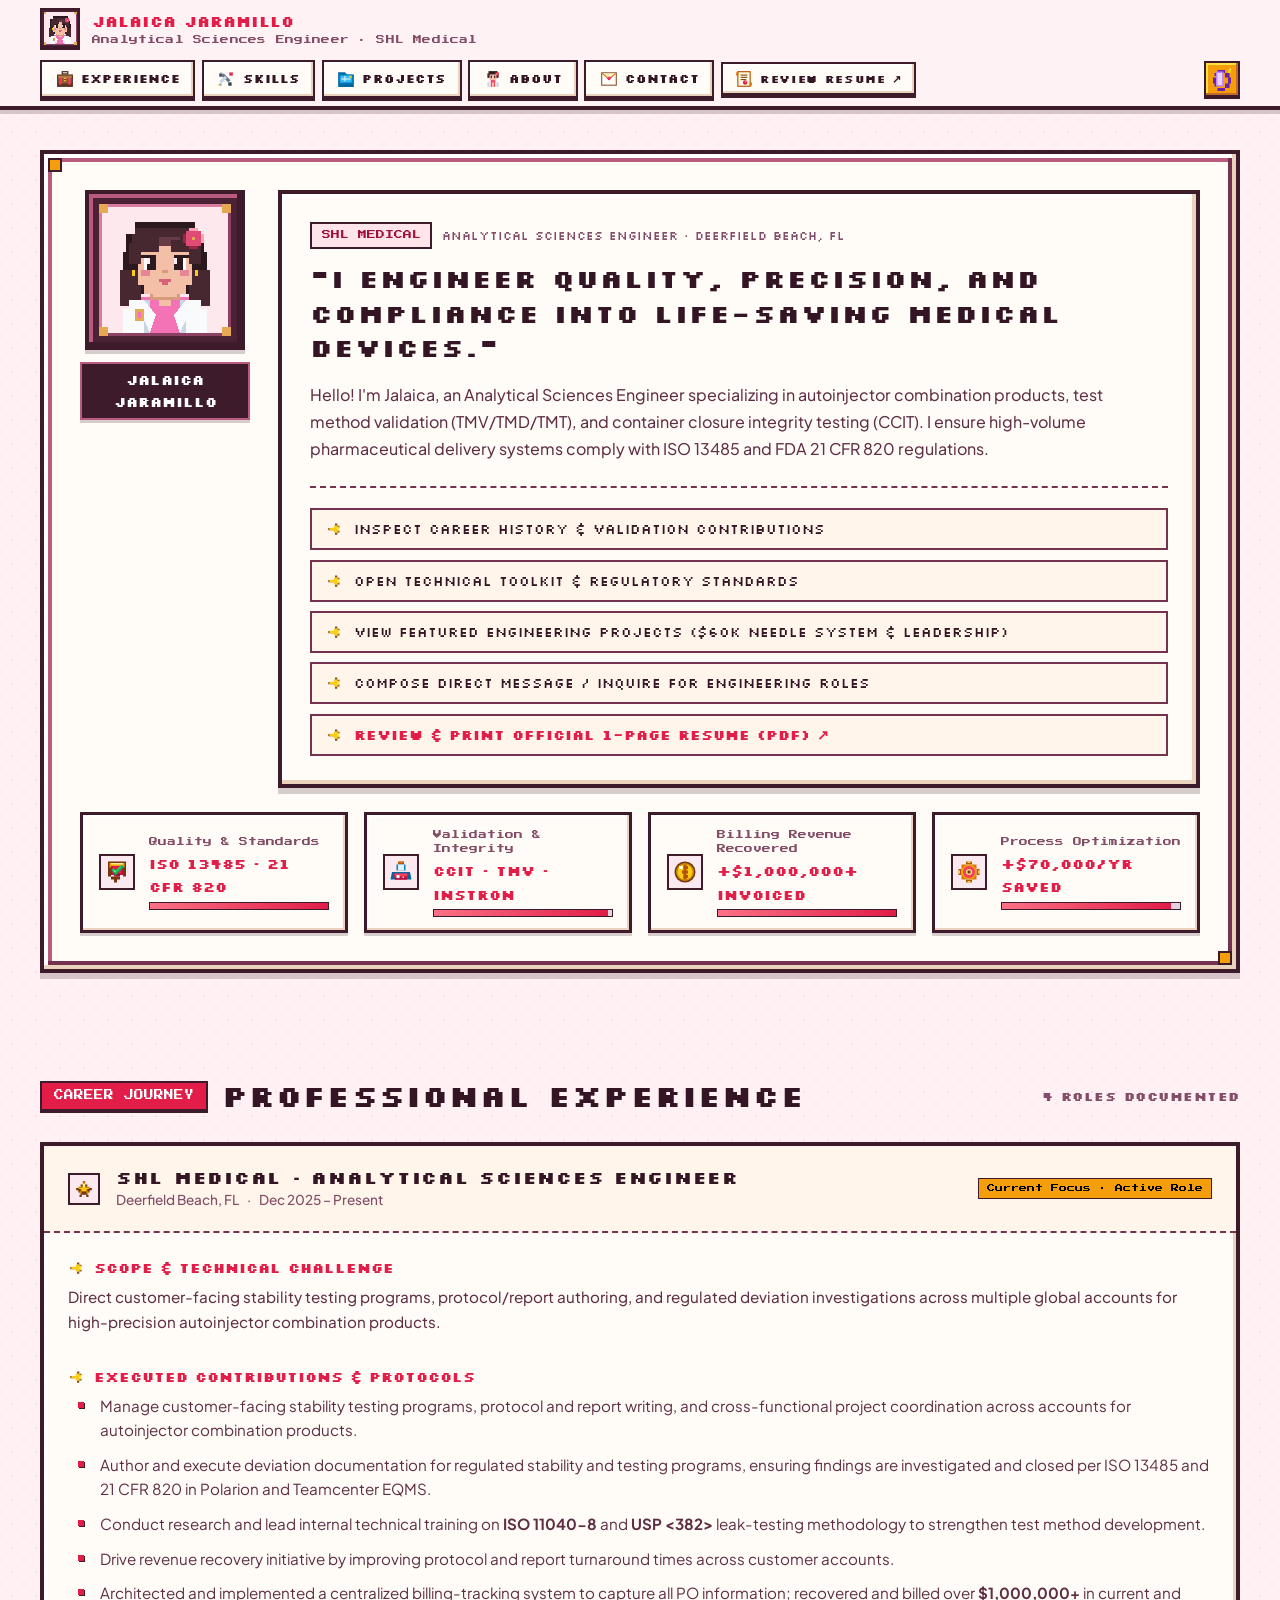
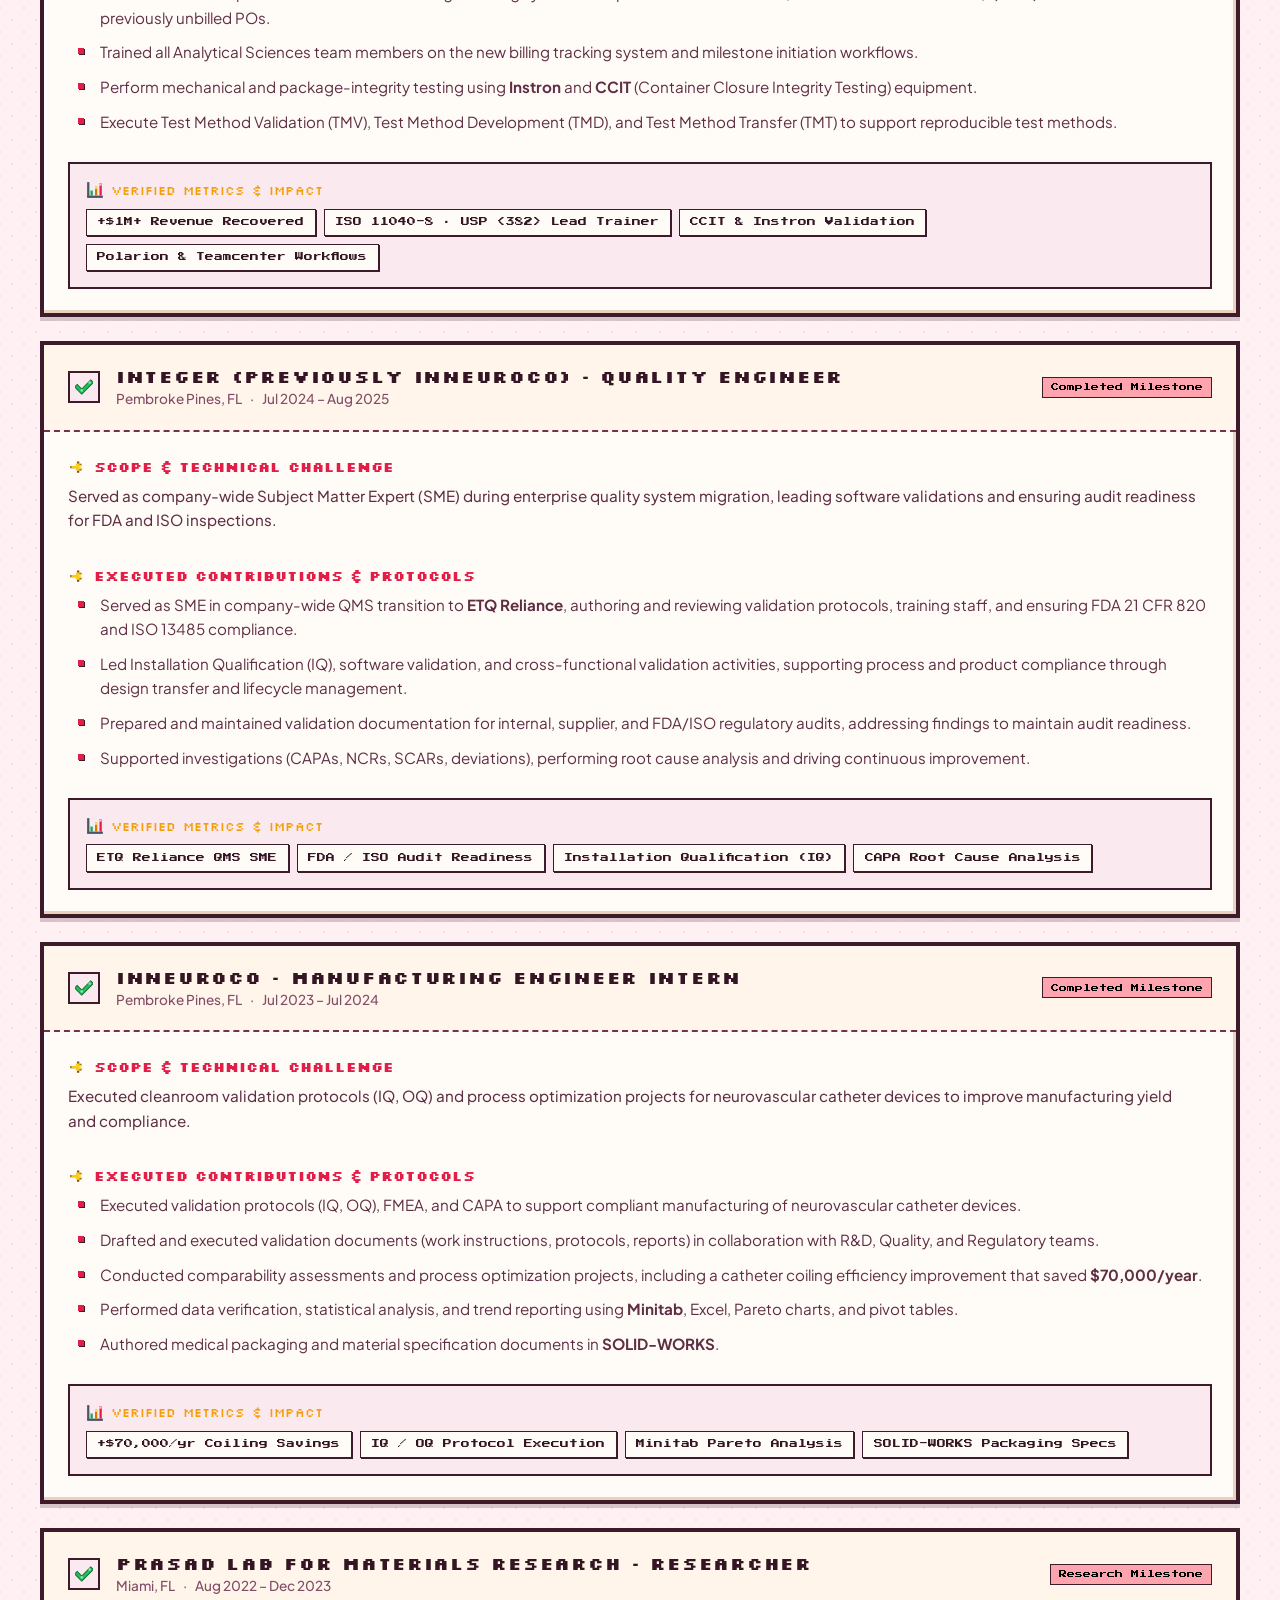
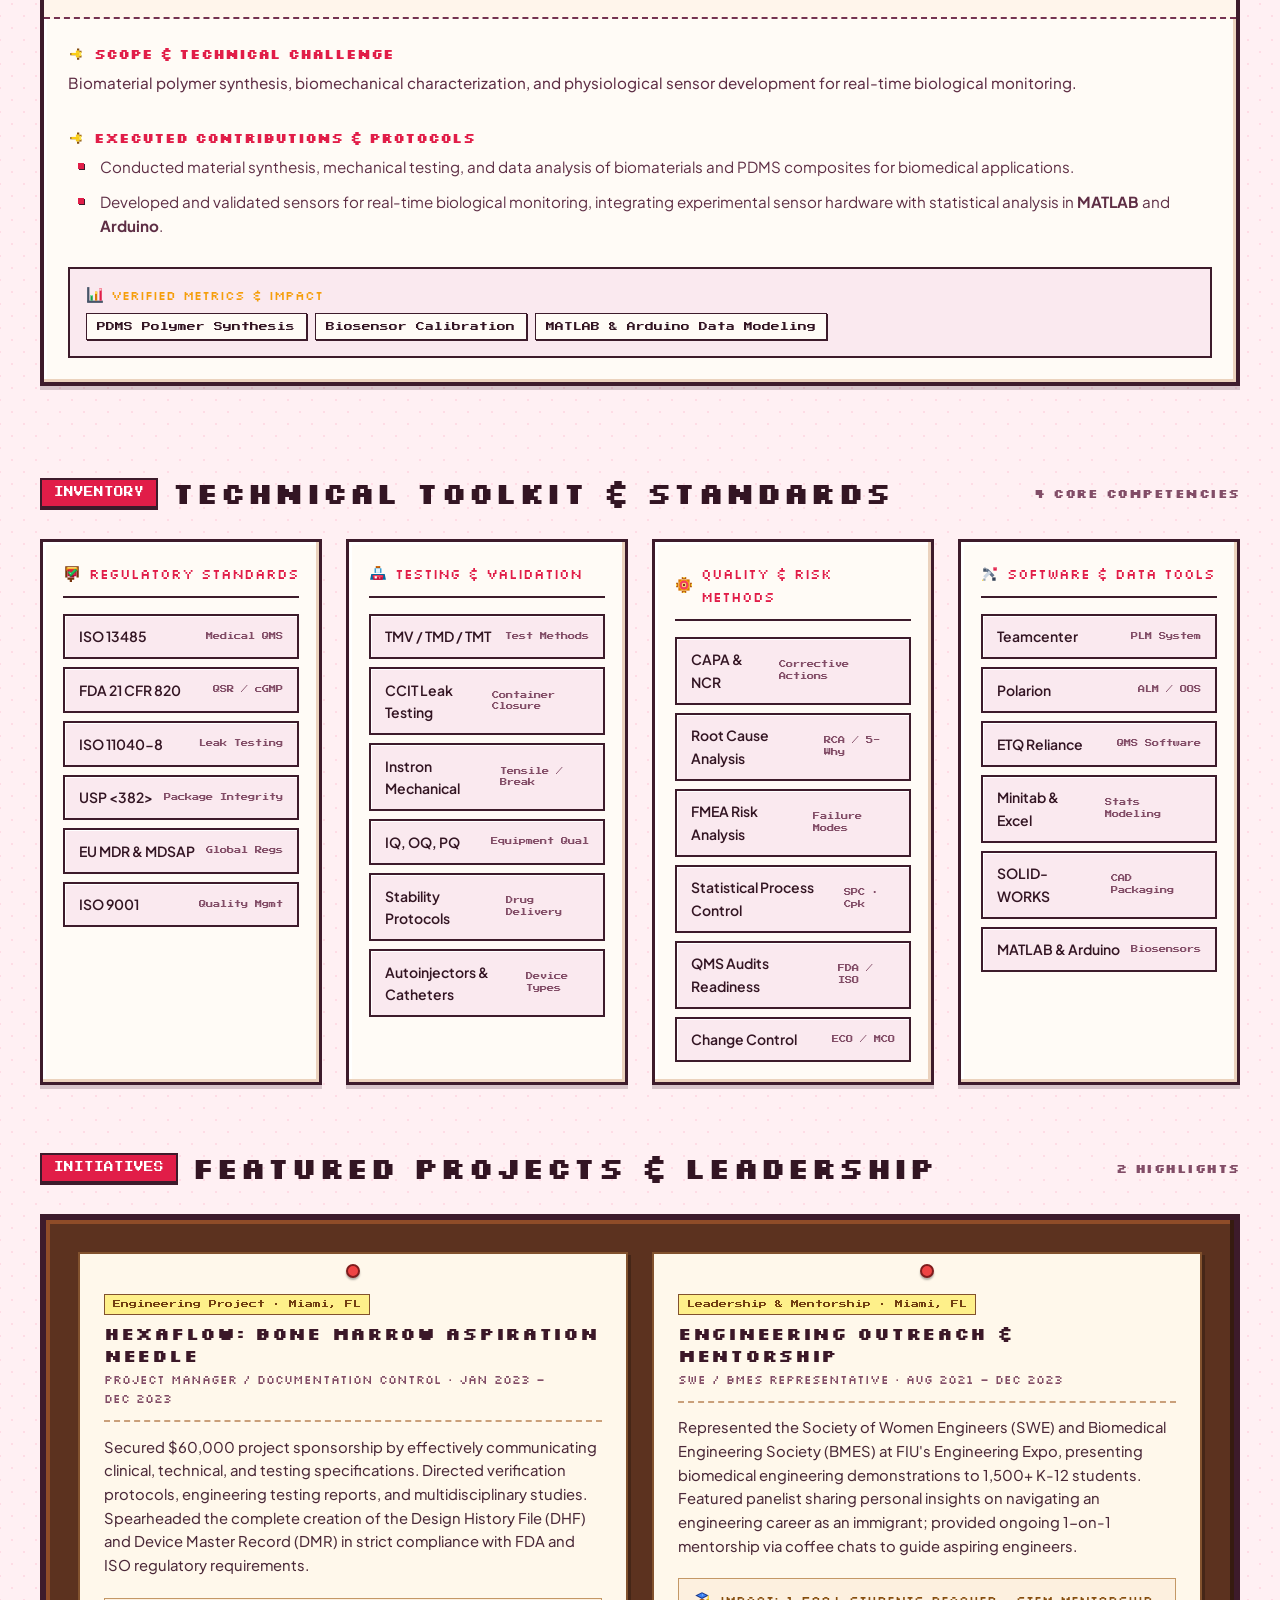
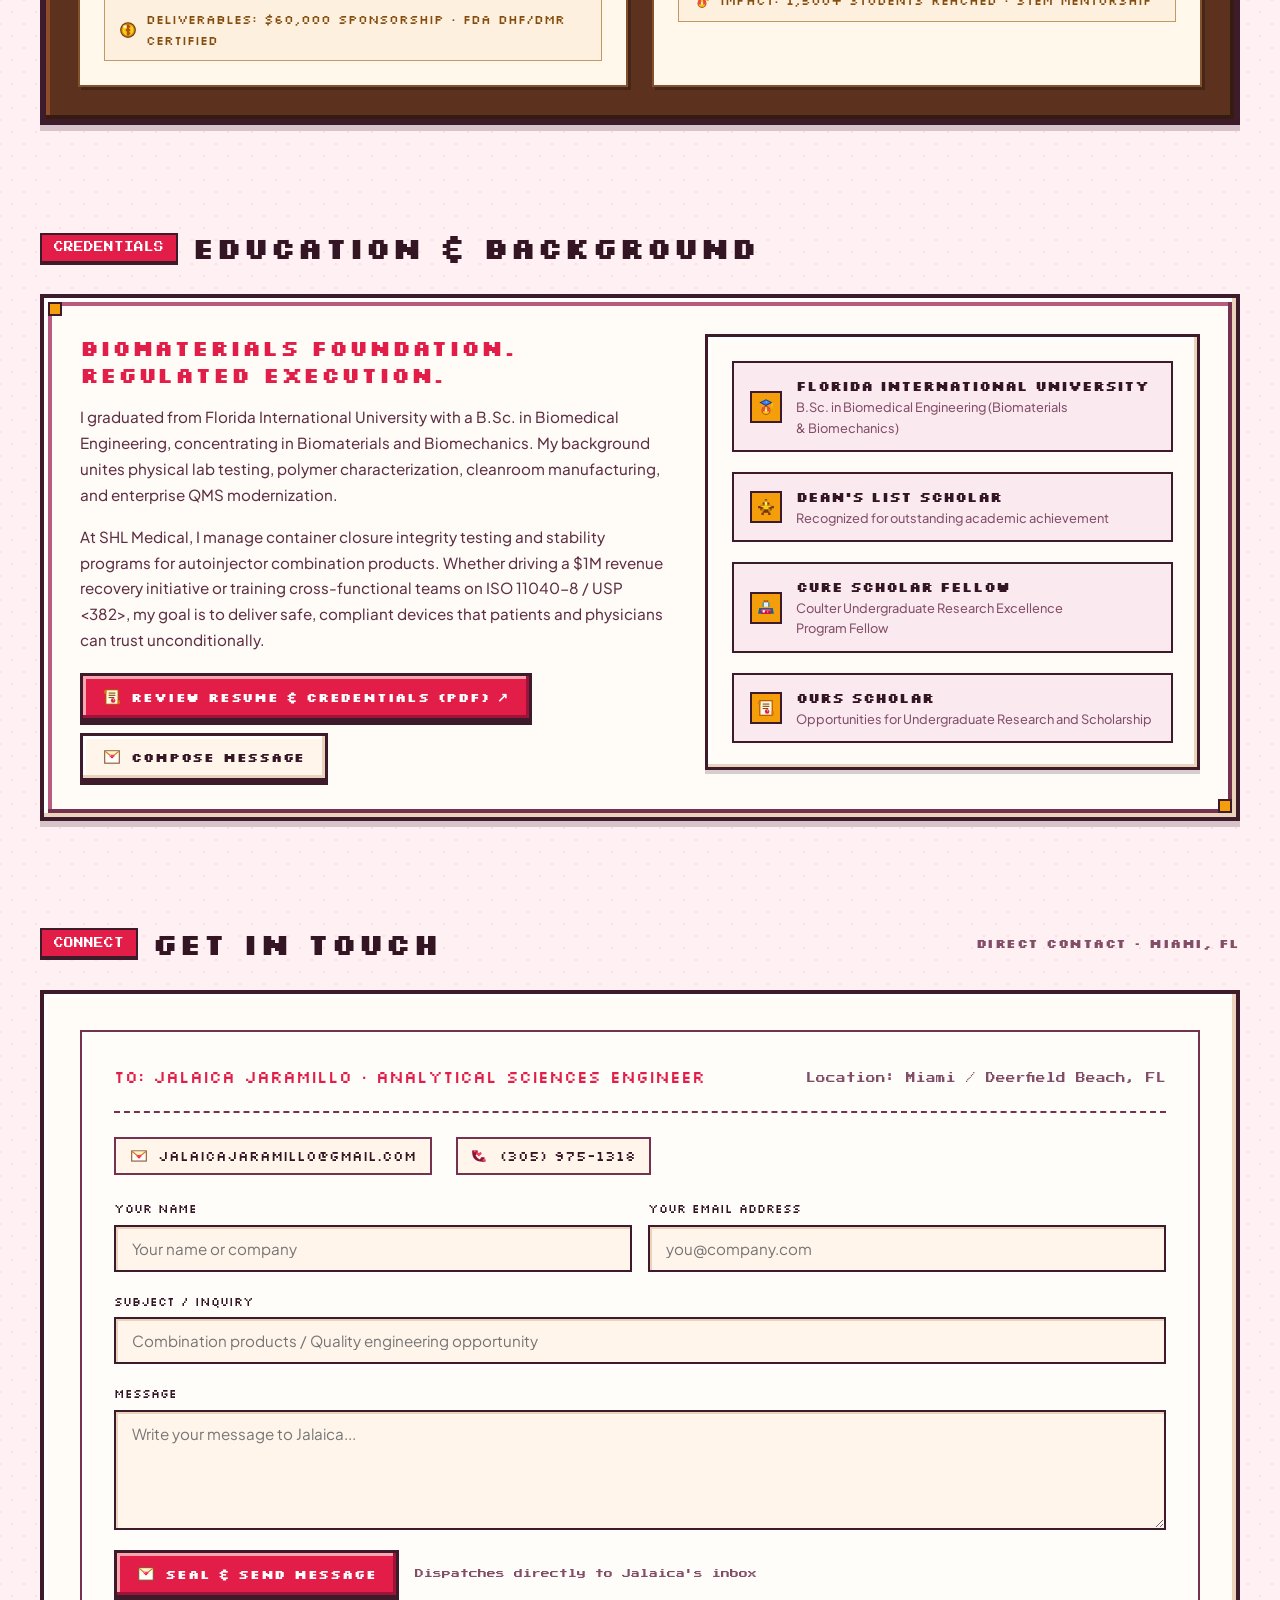
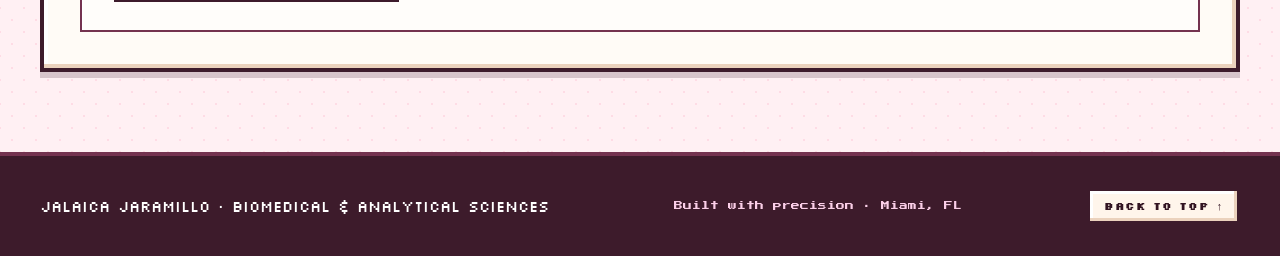
==== index.html @ 707b3b57 "Fix icon centering using SVG symbols, fix day/night theme toggle with dual SVG state, and restore cr" ====
<!DOCTYPE html>
<html lang="en" data-theme="light">
<head>
    <meta charset="UTF-8">
    <meta name="viewport" content="width=device-width, initial-scale=1.0, viewport-fit=cover">
    <meta name="color-scheme" content="light dark">
    <meta name="theme-color" content="#fff0f3">
    <title>Jalaica Jaramillo | Biomedical &amp; Analytical Sciences Engineer</title>
    <meta name="description" content="Jalaica Jaramillo — Analytical Sciences Engineer at SHL Medical. Autoinjector combination products, test method validation (TMV), CCIT, ISO 13485, and FDA 21 CFR 820.">
    <link rel="icon" href="assets/img/favicon.svg" type="image/svg+xml">
    <link rel="stylesheet" href="assets/css/styles.css">
    <script src="assets/js/main.js" defer></script>
</head>
<body>
    <!-- Floating cherry blossom petals -->
    <div class="petals-container" aria-hidden="true" id="petals"></div>

    <!-- Pixel Art Icon Symbol Sprite (Full-Color Stardew Valley Palette) -->
    <svg xmlns="http://www.w3.org/2000/svg" style="display:none;" aria-hidden="true" shape-rendering="crispEdges">
        <defs>
            <!-- 1. Stardew Leather Work Briefcase -->
            <symbol id="px-work" viewBox="0 0 16 16">
                <rect x="5" y="1" width="6" height="3" fill="#452312"/>
                <rect x="6" y="2" width="4" height="1" fill="#fff5eb"/>
                <rect x="1" y="4" width="14" height="11" fill="#452312"/>
                <rect x="2" y="5" width="12" height="9" fill="#8d5b36"/>
                <rect x="2" y="5" width="12" height="2" fill="#b87b47"/>
                <rect x="2" y="12" width="12" height="2" fill="#5c321f"/>
                <rect x="7" y="7" width="2" height="3" fill="#facc15"/>
                <rect x="7" y="8" width="2" height="1" fill="#78350f"/>
                <rect x="3" y="7" width="2" height="6" fill="#f43f5e"/>
                <rect x="11" y="7" width="2" height="6" fill="#f43f5e"/>
            </symbol>

            <!-- 2. Stardew Crafting Toolkit (Wrench & Screwdriver) -->
            <symbol id="px-skills" viewBox="0 0 16 16">
                <rect x="2" y="3" width="3" height="3" fill="#475569"/>
                <rect x="3" y="2" width="1" height="1" fill="#94a3b8"/>
                <path d="M4 5l6 6 2-2-6-6z" fill="#64748b"/>
                <rect x="10" y="11" width="3" height="3" fill="#334155"/>
                <rect x="11" y="2" width="3" height="3" fill="#e11d48"/>
                <rect x="12" y="2" width="1" height="1" fill="#fda4af"/>
                <path d="M9 7l-5 5-2-2 5-5z" fill="#cbd5e1"/>
                <rect x="2" y="12" width="2" height="2" fill="#94a3b8"/>
                <rect x="1" y="13" width="1" height="1" fill="#facc15"/>
            </symbol>

            <!-- 3. Stardew Blueprint / Project Folder -->
            <symbol id="px-project" viewBox="0 0 16 16">
                <path d="M1 2h6l2 2h6v11H1V2z" fill="#0369a1"/>
                <rect x="2" y="4" width="12" height="8" fill="#0284c7"/>
                <rect x="3" y="5" width="10" height="6" fill="#38bdf8"/>
                <line x1="4" y1="8" x2="12" y2="8" stroke="#e0f2fe" stroke-width="1"/>
                <line x1="7" y1="5" x2="7" y2="10" stroke="#e0f2fe" stroke-width="1"/>
                <rect x="11" y="5" width="2" height="2" fill="#facc15"/>
            </symbol>

            <!-- 4. Stardew Character Profile Avatar -->
            <symbol id="px-about" viewBox="0 0 16 16">
                <rect x="4" y="1" width="8" height="3" fill="#2c191d"/>
                <rect x="3" y="3" width="10" height="4" fill="#482830"/>
                <rect x="10" y="2" width="3" height="3" fill="#e11d48"/>
                <rect x="11" y="3" width="1" height="1" fill="#fde047"/>
                <rect x="5" y="4" width="6" height="5" fill="#f3bfa6"/>
                <rect x="6" y="5" width="1" height="2" fill="#2c191d"/>
                <rect x="9" y="5" width="1" height="2" fill="#2c191d"/>
                <rect x="5" y="7" width="1" height="1" fill="#fda4af"/>
                <rect x="10" y="7" width="1" height="1" fill="#fda4af"/>
                <rect x="4" y="9" width="8" height="6" fill="#f8fafc"/>
                <rect x="6" y="9" width="4" height="6" fill="#f43f5e"/>
                <rect x="7" y="11" width="2" height="4" fill="#f3bfa6"/>
                <rect x="3" y="11" width="2" height="4" fill="#cbd5e1"/>
                <rect x="11" y="11" width="2" height="4" fill="#cbd5e1"/>
            </symbol>

            <!-- 5. Stardew Letter Envelope with Wax Heart Seal -->
            <symbol id="px-contact" viewBox="0 0 16 16">
                <rect x="1" y="2" width="14" height="12" fill="#8d5b36"/>
                <rect x="2" y="3" width="12" height="10" fill="#fffdfa"/>
                <path d="M2 3l6 5 6-5z" fill="#fef3c7"/>
                <path d="M2 3l6 5 6-5" stroke="#d97706" stroke-width="1" fill="none"/>
                <rect x="7" y="7" width="2" height="2" fill="#e11d48"/>
                <rect x="6" y="6" width="2" height="2" fill="#f43f5e"/>
                <rect x="8" y="6" width="2" height="2" fill="#f43f5e"/>
                <rect x="6" y="6" width="1" height="1" fill="#fda4af"/>
            </symbol>

            <!-- 6. Stardew Ancient Parchment Scroll (Resume) -->
            <symbol id="px-resume" viewBox="0 0 16 16">
                <rect x="2" y="1" width="12" height="14" fill="#b45309"/>
                <rect x="3" y="2" width="10" height="12" fill="#fef3c7"/>
                <rect x="4" y="3" width="8" height="10" fill="#fffbeb"/>
                <rect x="1" y="2" width="2" height="3" fill="#d97706"/>
                <rect x="13" y="11" width="2" height="3" fill="#d97706"/>
                <rect x="5" y="4" width="6" height="1" fill="#854d0e"/>
                <rect x="5" y="6" width="6" height="1" fill="#854d0e"/>
                <rect x="5" y="8" width="5" height="1" fill="#854d0e"/>
                <circle cx="9" cy="11" r="2" fill="#e11d48"/>
                <rect x="9" y="10" width="1" height="1" fill="#fecdd3"/>
            </symbol>

            <!-- 7. Stardew Quality Knight Shield -->
            <symbol id="px-shield" viewBox="0 0 16 16">
                <path d="M2 1h12v4H2V1zm0 4h2v6H2V5zm10 0h2v6h-2V5zm-8 6h6v2H4v-2zm2 2h2v2H6v-2z" fill="#78350f"/>
                <rect x="3" y="2" width="10" height="3" fill="#f59e0b"/>
                <rect x="4" y="2" width="8" height="1" fill="#fef08a"/>
                <rect x="4" y="4" width="8" height="6" fill="#be123c"/>
                <rect x="5" y="4" width="6" height="5" fill="#e11d48"/>
                <rect x="6" y="9" width="4" height="2" fill="#9f1239"/>
                <path d="M5 6l2 3 5-5" stroke="#16a34a" stroke-width="2" fill="none"/>
                <path d="M5 6l2 2 4-4" stroke="#22c55e" stroke-width="1.5" fill="none"/>
                <rect x="6" y="7" width="1" height="1" fill="#86efac"/>
            </symbol>

            <!-- 8. Stardew Potion / Analytical Flask -->
            <symbol id="px-flask" viewBox="0 0 16 16">
                <rect x="6" y="1" width="4" height="2" fill="#b45309"/>
                <rect x="7" y="1" width="2" height="1" fill="#d97706"/>
                <rect x="5" y="3" width="6" height="4" fill="#0284c7"/>
                <rect x="6" y="3" width="4" height="4" fill="#e0f2fe"/>
                <path d="M2 8h12l1 5H1z" fill="#0369a1"/>
                <path d="M3 9h10l-1 4H4z" fill="#e11d48"/>
                <rect x="4" y="9" width="8" height="2" fill="#f43f5e"/>
                <rect x="4" y="11" width="8" height="2" fill="#be123c"/>
                <rect x="5" y="10" width="2" height="2" fill="#ffffff"/>
                <rect x="9" y="11" width="1" height="1" fill="#fecdd3"/>
            </symbol>

            <!-- 9. Stardew Brass Gear / Process Optimization -->
            <symbol id="px-gear" viewBox="0 0 16 16">
                <rect x="6" y="1" width="4" height="2" fill="#b45309"/>
                <rect x="7" y="1" width="2" height="1" fill="#fde047"/>
                <rect x="1" y="6" width="2" height="4" fill="#b45309"/>
                <rect x="1" y="7" width="1" height="2" fill="#fde047"/>
                <rect x="13" y="6" width="2" height="4" fill="#b45309"/>
                <rect x="14" y="7" width="1" height="2" fill="#fde047"/>
                <rect x="6" y="13" width="4" height="2" fill="#b45309"/>
                <rect x="7" y="14" width="2" height="1" fill="#fde047"/>
                <rect x="3" y="3" width="3" height="3" fill="#d97706"/>
                <rect x="10" y="3" width="3" height="3" fill="#d97706"/>
                <rect x="3" y="10" width="3" height="3" fill="#d97706"/>
                <rect x="10" y="10" width="3" height="3" fill="#d97706"/>
                <circle cx="8" cy="8" r="5" fill="#f59e0b"/>
                <circle cx="8" cy="8" r="4" fill="#f43f5e"/>
                <circle cx="8" cy="8" r="2" fill="#fef08a"/>
                <rect x="7" y="7" width="2" height="2" fill="#78350f"/>
            </symbol>

            <!-- 10. Stardew Production Bar Chart -->
            <symbol id="px-chart" viewBox="0 0 16 16">
                <rect x="1" y="1" width="2" height="13" fill="#475569"/>
                <rect x="1" y="13" width="14" height="2" fill="#475569"/>
                <rect x="4" y="8" width="2" height="5" fill="#16a34a"/>
                <rect x="4" y="8" width="2" height="1" fill="#86efac"/>
                <rect x="8" y="5" width="2" height="8" fill="#d97706"/>
                <rect x="8" y="5" width="2" height="2" fill="#fde047"/>
                <rect x="12" y="2" width="2" height="11" fill="#e11d48"/>
                <rect x="12" y="2" width="2" height="2" fill="#fda4af"/>
                <rect x="12" y="3" width="1" height="1" fill="#ffffff"/>
            </symbol>

            <!-- 11. Stardew Gold Coin / Revenue ($1M+) -->
            <symbol id="px-dollar" viewBox="0 0 16 16">
                <circle cx="8" cy="8" r="7" fill="#78350f"/>
                <circle cx="8" cy="8" r="6" fill="#ca8a04"/>
                <circle cx="8" cy="8" r="5" fill="#facc15"/>
                <rect x="5" y="4" width="4" height="2" fill="#fef08a"/>
                <path d="M7 4h3v2H7V4zm-1 3h4v2H6V7zm1 3h3v2H7v-2z" fill="#b45309"/>
                <rect x="7" y="3" width="2" height="10" fill="#b45309"/>
                <rect x="4" y="4" width="2" height="2" fill="#ffffff"/>
            </symbol>

            <!-- 12. Stardew Stardrop Star -->
            <symbol id="px-star" viewBox="0 0 16 16">
                <path d="M7 1h2v2H7V1zm-2 3h6v2H5V4zm-4 3h14v2H1V7zm2 2h10v2H3V9zm2 2h6v2H5v-2zm-1 2h2v2H4v-2zm6 0h2v2h-2v-2z" fill="#78350f"/>
                <path d="M7 2h2v4H7V2zm-4 4h10v2H3V6zm2 2h6v2H5V8zm-1 2h2v2H4v-2zm6 0h2v2h-2v-2z" fill="#ca8a04"/>
                <path d="M7 3h2v4H7V3zm-3 4h8v1H4V7zm2 1h4v2H6V8z" fill="#facc15"/>
                <rect x="7" y="4" width="2" height="2" fill="#fef08a"/>
                <rect x="7" y="4" width="1" height="1" fill="#ffffff"/>
            </symbol>

            <!-- 13. Stardew Quest Completed Checkmark -->
            <symbol id="px-check" viewBox="0 0 16 16">
                <path d="M2 8l4 4 8-8" stroke="#14532d" stroke-width="4" stroke-linecap="square" fill="none"/>
                <path d="M2 8l4 4 8-8" stroke="#16a34a" stroke-width="3" stroke-linecap="square" fill="none"/>
                <path d="M2 8l4 4 8-8" stroke="#22c55e" stroke-width="1.5" stroke-linecap="square" fill="none"/>
                <rect x="5" y="10" width="2" height="2" fill="#86efac"/>
                <rect x="12" y="3" width="2" height="2" fill="#86efac"/>
            </symbol>

            <!-- 14. Stardew Scholar Medal & Academic Cap -->
            <symbol id="px-award" viewBox="0 0 16 16">
                <path d="M8 1l6 3-6 3-6-3 6-3z" fill="#1e3a8a"/>
                <path d="M8 2l4 2-4 2-4-2 4-2z" fill="#3b82f6"/>
                <rect x="8" y="3" width="1" height="1" fill="#93c5fd"/>
                <rect x="13" y="4" width="1" height="4" fill="#facc15"/>
                <rect x="12" y="7" width="2" height="2" fill="#eab308"/>
                <circle cx="8" cy="11" r="4" fill="#b45309"/>
                <circle cx="8" cy="11" r="3" fill="#facc15"/>
                <rect x="7" y="10" width="2" height="2" fill="#fef08a"/>
                <rect x="5" y="8" width="2" height="4" fill="#f43f5e"/>
                <rect x="9" y="8" width="2" height="4" fill="#f43f5e"/>
            </symbol>

            <!-- 15. Stardew Morning Sun -->
            <symbol id="px-sun" viewBox="0 0 16 16">
                <rect x="7" y="0" width="2" height="3" fill="#d97706"/>
                <rect x="7" y="13" width="2" height="3" fill="#d97706"/>
                <rect x="0" y="7" width="3" height="2" fill="#d97706"/>
                <rect x="13" y="7" width="3" height="2" fill="#d97706"/>
                <rect x="2" y="2" width="2" height="2" fill="#ea580c"/>
                <rect x="12" y="2" width="2" height="2" fill="#ea580c"/>
                <rect x="2" y="12" width="2" height="2" fill="#ea580c"/>
                <rect x="12" y="12" width="2" height="2" fill="#ea580c"/>
                <circle cx="8" cy="8" r="5" fill="#f59e0b"/>
                <circle cx="8" cy="8" r="4" fill="#fbbf24"/>
                <rect x="6" y="5" width="3" height="3" fill="#fef08a"/>
                <rect x="6" y="5" width="1" height="1" fill="#ffffff"/>
            </symbol>

            <!-- 16. Stardew Midnight Moon & Star -->
            <symbol id="px-moon" viewBox="0 0 16 16">
                <path d="M5 2h5v2H5V2zm5 2h3v3h-3V4zm2 3h2v4h-2V7zm-2 4h3v3h-3v-3zm-5 3h5v2H5v-2zm-2-3h2v2H3v-2zm-1-4h2v4H2V7zm1-3h2v2H3V4z" fill="#6b21a8"/>
                <rect x="4" y="3" width="5" height="10" fill="#c084fc"/>
                <rect x="5" y="4" width="3" height="8" fill="#e9d5ff"/>
                <rect x="12" y="2" width="2" height="2" fill="#facc15"/>
                <rect x="13" y="1" width="1" height="1" fill="#fef08a"/>
            </symbol>

            <!-- 17. Stardew Classic Telephone (Rose) -->
            <symbol id="px-phone" viewBox="0 0 16 16">
                <path d="M2 3h4v3L4 7c1 2 2 3 4 4l1-2h3v4h-2c-6 0-9-3-9-9V3z" fill="#881337"/>
                <rect x="2" y="3" width="3" height="2" fill="#e11d48"/>
                <rect x="3" y="3" width="1" height="1" fill="#fda4af"/>
                <rect x="10" y="11" width="3" height="2" fill="#e11d48"/>
                <rect x="11" y="11" width="1" height="1" fill="#fda4af"/>
                <path d="M5 5l2 2 2-2" stroke="#f43f5e" stroke-width="2" fill="none"/>
            </symbol>

            <!-- 18. Stardew Letter Mail Icon -->
            <symbol id="px-mail" viewBox="0 0 16 16">
                <rect x="1" y="3" width="14" height="10" fill="#8d5b36"/>
                <rect x="2" y="4" width="12" height="8" fill="#fffdfa"/>
                <path d="M2 4l6 5 6-5z" fill="#fef3c7"/>
                <path d="M2 4l6 5 6-5" stroke="#d97706" stroke-width="1" fill="none"/>
                <rect x="7" y="8" width="2" height="2" fill="#e11d48"/>
                <rect x="6" y="7" width="2" height="2" fill="#f43f5e"/>
                <rect x="8" y="7" width="2" height="2" fill="#f43f5e"/>
            </symbol>

            <!-- 19. Stardew Map Marker Pin -->
            <symbol id="px-location" viewBox="0 0 16 16">
                <path d="M5 1h6v2H5V1zm-2 2h10v4H3V3zm1 4h8v3H4V7zm2 3h4v3H6v-3zm1 3h2v2H7v-2z" fill="#881337"/>
                <rect x="4" y="2" width="8" height="5" fill="#e11d48"/>
                <rect x="5" y="3" width="6" height="3" fill="#f43f5e"/>
                <circle cx="8" cy="5" r="2" fill="#ffffff"/>
                <rect x="7" y="11" width="2" height="3" fill="#475569"/>
            </symbol>

            <!-- 20. Stardew Menu Pointer Arrow -->
            <symbol id="px-arrow" viewBox="0 0 16 16">
                <path d="M2 7h8v2H2V7zm6-4h2v2H8V3zm2 2h2v2h-2V5zm0 4h2v2h-2V9zm-2 2h2v2H8v-2z" fill="#854d0e"/>
                <rect x="3" y="7" width="7" height="2" fill="#facc15"/>
                <rect x="7" y="5" width="3" height="2" fill="#facc15"/>
                <rect x="7" y="9" width="3" height="2" fill="#facc15"/>
                <rect x="10" y="6" width="2" height="4" fill="#fde047"/>
                <rect x="12" y="7" width="1" height="2" fill="#ffffff"/>
            </symbol>
        </defs>
    </svg>

    <!-- TOP HUD NAVIGATION -->
    <header class="game-hud" id="header">
        <div class="container hud-inner">
            <div class="player-badge">
                <img src="assets/img/jalaica-pixel-portrait.svg" alt="Jalaica Pixel Portrait" class="player-avatar-mini" width="40" height="40">
                <div class="player-info">
                    <a href="#home" class="player-name">Jalaica Jaramillo</a>
                    <span class="player-title">Analytical Sciences Engineer &middot; SHL Medical</span>
                </div>
            </div>

            <nav class="hud-nav" aria-label="Main Menu">
                <a href="#experience" class="nav-tab">
                    <svg class="pixel-icon"><use href="#px-work"></use></svg> Experience
                </a>
                <a href="#skills" class="nav-tab">
                    <svg class="pixel-icon"><use href="#px-skills"></use></svg> Skills
                </a>
                <a href="#projects" class="nav-tab">
                    <svg class="pixel-icon"><use href="#px-project"></use></svg> Projects
                </a>
                <a href="#about" class="nav-tab">
                    <svg class="pixel-icon"><use href="#px-about"></use></svg> About
                </a>
                <a href="#contact" class="nav-tab">
                    <svg class="pixel-icon"><use href="#px-contact"></use></svg> Contact
                </a>
                <a href="assets/pdf/jalaica-jaramillo-resume.pdf" target="_blank" rel="noopener noreferrer" class="nav-tab pixel-btn" style="padding: 0.35rem 0.75rem; font-size: 0.7rem;">
                    <svg class="pixel-icon"><use href="#px-resume"></use></svg> Review Resume ↗
                </a>
            </nav>

            <button class="theme-toggle-btn" id="theme-button" type="button" aria-label="Toggle Day / Night Mode" title="Toggle Day/Night Mode">
                <svg class="pixel-icon pixel-icon-lg theme-sun-icon" aria-hidden="true"><use href="#px-sun"></use></svg>
                <svg class="pixel-icon pixel-icon-lg theme-moon-icon" aria-hidden="true"><use href="#px-moon"></use></svg>
            </button>
        </div>
    </header>

    <main class="container" id="main">
        <!-- ==========================================================================
             HERO SECTION / INTRO DIALOGUE
             ========================================================================== -->
        <section class="hero-section" id="home" aria-labelledby="hero-name">
            <div class="pixel-panel">
                <div class="dialogue-wrapper">
                    <!-- Left: Portrait Frame -->
                    <div class="dialogue-portrait-col">
                        <div class="dialogue-portrait-frame">
                            <img src="assets/img/jalaica-pixel-portrait.svg" alt="Jalaica Jaramillo Pixel Art Character" width="160" height="160">
                        </div>
                        <div class="dialogue-nameplate" id="hero-name">Jalaica Jaramillo</div>
                    </div>

                    <!-- Right: Speech Content Box -->
                    <div class="dialogue-box">
                        <div class="dialogue-header">
                            <span class="dialogue-badge">SHL Medical</span>
                            <span class="dialogue-company">Analytical Sciences Engineer &middot; Deerfield Beach, FL</span>
                        </div>

                        <h1 class="dialogue-speech">"I engineer quality, precision, and compliance into life-saving medical devices."</h1>

                        <p class="dialogue-body">
                            Hello! I'm Jalaica, an Analytical Sciences Engineer specializing in autoinjector combination products, test method validation (TMV/TMD/TMT), and container closure integrity testing (CCIT). I ensure high-volume pharmaceutical delivery systems comply with ISO 13485 and FDA 21 CFR 820 regulations.
                        </p>

                        <!-- Dialogue Response Navigation -->
                        <div class="dialogue-choices">
                            <a href="#experience" class="choice-option">
                                <svg class="pixel-icon choice-pointer"><use href="#px-arrow"></use></svg> Inspect career history &amp; validation contributions
                            </a>
                            <a href="#skills" class="choice-option">
                                <svg class="pixel-icon choice-pointer"><use href="#px-arrow"></use></svg> Open technical toolkit &amp; regulatory standards
                            </a>
                            <a href="#projects" class="choice-option">
                                <svg class="pixel-icon choice-pointer"><use href="#px-arrow"></use></svg> View featured engineering projects ($60K needle system &amp; leadership)
                            </a>
                            <a href="#contact" class="choice-option">
                                <svg class="pixel-icon choice-pointer"><use href="#px-arrow"></use></svg> Compose direct message / inquire for engineering roles
                            </a>
                            <a href="assets/pdf/jalaica-jaramillo-resume.pdf" target="_blank" rel="noopener noreferrer" class="choice-option" style="color: var(--pink-vibrant); font-weight: 700;">
                                <svg class="pixel-icon choice-pointer"><use href="#px-arrow"></use></svg> Review &amp; print official 1-page resume (PDF) ↗
                            </a>
                        </div>
                    </div>
                </div>

                <!-- Engineering Impact & Stats Grid -->
                <div class="stats-bar-grid">
                    <div class="stat-item">
                        <div class="stat-icon-wrapper">
                            <svg class="pixel-icon pixel-icon-lg"><use href="#px-shield"></use></svg>
                        </div>
                        <div class="stat-details">
                            <span class="stat-label">Quality &amp; Standards</span>
                            <span class="stat-value">ISO 13485 &middot; 21 CFR 820</span>
                            <div class="stat-meter"><div class="stat-meter-fill" style="width: 100%;"></div></div>
                        </div>
                    </div>

                    <div class="stat-item">
                        <div class="stat-icon-wrapper">
                            <svg class="pixel-icon pixel-icon-lg"><use href="#px-flask"></use></svg>
                        </div>
                        <div class="stat-details">
                            <span class="stat-label">Validation &amp; Integrity</span>
                            <span class="stat-value">CCIT &middot; TMV &middot; Instron</span>
                            <div class="stat-meter"><div class="stat-meter-fill" style="width: 98%;"></div></div>
                        </div>
                    </div>

                    <div class="stat-item">
                        <div class="stat-icon-wrapper">
                            <svg class="pixel-icon pixel-icon-lg"><use href="#px-dollar"></use></svg>
                        </div>
                        <div class="stat-details">
                            <span class="stat-label">Billing Revenue Recovered</span>
                            <span class="stat-value">+$1,000,000+ Invoiced</span>
                            <div class="stat-meter"><div class="stat-meter-fill" style="width: 100%;"></div></div>
                        </div>
                    </div>

                    <div class="stat-item">
                        <div class="stat-icon-wrapper">
                            <svg class="pixel-icon pixel-icon-lg"><use href="#px-gear"></use></svg>
                        </div>
                        <div class="stat-details">
                            <span class="stat-label">Process Optimization</span>
                            <span class="stat-value">+$70,000/yr Saved</span>
                            <div class="stat-meter"><div class="stat-meter-fill" style="width: 95%;"></div></div>
                        </div>
                    </div>
                </div>
            </div>
        </section>

        <!-- ==========================================================================
             PROFESSIONAL EXPERIENCE
             ========================================================================== -->
        <section class="section-spacing" id="experience" aria-labelledby="experience-title">
            <div class="section-header-banner">
                <div class="banner-title-group">
                    <span class="banner-ribbon">Career Journey</span>
                    <h2 id="experience-title">Professional Experience</h2>
                </div>
                <span class="pixel-font" style="font-size: 0.8rem; color: var(--text-muted);">4 Roles Documented</span>
            </div>

            <!-- Role 1: SHL Medical -->
            <article class="experience-card">
                <div class="experience-header">
                    <div class="experience-title-area">
                        <div class="status-icon-box" title="Current Focus">
                            <svg class="pixel-icon"><use href="#px-star"></use></svg>
                        </div>
                        <div>
                            <h3 class="experience-title">SHL Medical &middot; Analytical Sciences Engineer</h3>
                            <div class="experience-meta">
                                <span>Deerfield Beach, FL</span> &middot;
                                <time datetime="2025-12">Dec 2025 &ndash; Present</time>
                            </div>
                        </div>
                    </div>
                    <span class="role-badge">Current Focus &middot; Active Role</span>
                </div>
                <div class="experience-body">
                    <div>
                        <h4 class="subheading-row">
                            <svg class="pixel-icon"><use href="#px-arrow"></use></svg> Scope &amp; Technical Challenge
                        </h4>
                        <p style="color: var(--text-secondary); margin-bottom: 0.75rem;">
                            Direct customer-facing stability testing programs, protocol/report authoring, and regulated deviation investigations across multiple global accounts for high-precision autoinjector combination products.
                        </p>
                    </div>

                    <div>
                        <h4 class="subheading-row">
                            <svg class="pixel-icon"><use href="#px-arrow"></use></svg> Executed Contributions &amp; Protocols
                        </h4>
                        <ul class="bullet-list">
                            <li>Manage customer-facing stability testing programs, protocol and report writing, and cross-functional project coordination across accounts for autoinjector combination products.</li>
                            <li>Author and execute deviation documentation for regulated stability and testing programs, ensuring findings are investigated and closed per ISO 13485 and 21 CFR 820 in Polarion and Teamcenter EQMS.</li>
                            <li>Conduct research and lead internal technical training on <strong>ISO 11040-8</strong> and <strong>USP &lt;382&gt;</strong> leak-testing methodology to strengthen test method development.</li>
                            <li>Drive revenue recovery initiative by improving protocol and report turnaround times across customer accounts.</li>
                            <li>Architected and implemented a centralized billing-tracking system to capture all PO information; recovered and billed over <strong>$1,000,000+</strong> in current and previously unbilled POs.</li>
                            <li>Trained all Analytical Sciences team members on the new billing tracking system and milestone initiation workflows.</li>
                            <li>Perform mechanical and package-integrity testing using <strong>Instron</strong> and <strong>CCIT</strong> (Container Closure Integrity Testing) equipment.</li>
                            <li>Execute Test Method Validation (TMV), Test Method Development (TMD), and Test Method Transfer (TMT) to support reproducible test methods.</li>
                        </ul>
                    </div>

                    <div class="impact-box">
                        <div class="impact-title">
                            <svg class="pixel-icon"><use href="#px-chart"></use></svg> Verified Metrics &amp; Impact
                        </div>
                        <div class="impact-tags">
                            <span class="impact-tag">+$1M+ Revenue Recovered</span>
                            <span class="impact-tag">ISO 11040-8 &middot; USP &lt;382&gt; Lead Trainer</span>
                            <span class="impact-tag">CCIT &amp; Instron Validation</span>
                            <span class="impact-tag">Polarion &amp; Teamcenter Workflows</span>
                        </div>
                    </div>
                </div>
            </article>

            <!-- Role 2: Integer -->
            <article class="experience-card">
                <div class="experience-header">
                    <div class="experience-title-area">
                        <div class="status-icon-box" title="Completed Milestone">
                            <svg class="pixel-icon"><use href="#px-check"></use></svg>
                        </div>
                        <div>
                            <h3 class="experience-title">Integer (Previously InNeuroCo) &middot; Quality Engineer</h3>
                            <div class="experience-meta">
                                <span>Pembroke Pines, FL</span> &middot;
                                <time datetime="2024-07/2025-08">Jul 2024 &ndash; Aug 2025</time>
                            </div>
                        </div>
                    </div>
                    <span class="role-badge" style="background: var(--pink-pastel);">Completed Milestone</span>
                </div>
                <div class="experience-body">
                    <div>
                        <h4 class="subheading-row">
                            <svg class="pixel-icon"><use href="#px-arrow"></use></svg> Scope &amp; Technical Challenge
                        </h4>
                        <p style="color: var(--text-secondary); margin-bottom: 0.75rem;">
                            Served as company-wide Subject Matter Expert (SME) during enterprise quality system migration, leading software validations and ensuring audit readiness for FDA and ISO inspections.
                        </p>
                    </div>

                    <div>
                        <h4 class="subheading-row">
                            <svg class="pixel-icon"><use href="#px-arrow"></use></svg> Executed Contributions &amp; Protocols
                        </h4>
                        <ul class="bullet-list">
                            <li>Served as SME in company-wide QMS transition to <strong>ETQ Reliance</strong>, authoring and reviewing validation protocols, training staff, and ensuring FDA 21 CFR 820 and ISO 13485 compliance.</li>
                            <li>Led Installation Qualification (IQ), software validation, and cross-functional validation activities, supporting process and product compliance through design transfer and lifecycle management.</li>
                            <li>Prepared and maintained validation documentation for internal, supplier, and FDA/ISO regulatory audits, addressing findings to maintain audit readiness.</li>
                            <li>Supported investigations (CAPAs, NCRs, SCARs, deviations), performing root cause analysis and driving continuous improvement.</li>
                        </ul>
                    </div>

                    <div class="impact-box">
                        <div class="impact-title">
                            <svg class="pixel-icon"><use href="#px-chart"></use></svg> Verified Metrics &amp; Impact
                        </div>
                        <div class="impact-tags">
                            <span class="impact-tag">ETQ Reliance QMS SME</span>
                            <span class="impact-tag">FDA / ISO Audit Readiness</span>
                            <span class="impact-tag">Installation Qualification (IQ)</span>
                            <span class="impact-tag">CAPA Root Cause Analysis</span>
                        </div>
                    </div>
                </div>
            </article>

            <!-- Role 3: InNeuroCo Mfg -->
            <article class="experience-card">
                <div class="experience-header">
                    <div class="experience-title-area">
                        <div class="status-icon-box" title="Completed Milestone">
                            <svg class="pixel-icon"><use href="#px-check"></use></svg>
                        </div>
                        <div>
                            <h3 class="experience-title">InNeuroCo &middot; Manufacturing Engineer Intern</h3>
                            <div class="experience-meta">
                                <span>Pembroke Pines, FL</span> &middot;
                                <time datetime="2023-07/2024-07">Jul 2023 &ndash; Jul 2024</time>
                            </div>
                        </div>
                    </div>
                    <span class="role-badge" style="background: var(--pink-pastel);">Completed Milestone</span>
                </div>
                <div class="experience-body">
                    <div>
                        <h4 class="subheading-row">
                            <svg class="pixel-icon"><use href="#px-arrow"></use></svg> Scope &amp; Technical Challenge
                        </h4>
                        <p style="color: var(--text-secondary); margin-bottom: 0.75rem;">
                            Executed cleanroom validation protocols (IQ, OQ) and process optimization projects for neurovascular catheter devices to improve manufacturing yield and compliance.
                        </p>
                    </div>

                    <div>
                        <h4 class="subheading-row">
                            <svg class="pixel-icon"><use href="#px-arrow"></use></svg> Executed Contributions &amp; Protocols
                        </h4>
                        <ul class="bullet-list">
                            <li>Executed validation protocols (IQ, OQ), FMEA, and CAPA to support compliant manufacturing of neurovascular catheter devices.</li>
                            <li>Drafted and executed validation documents (work instructions, protocols, reports) in collaboration with R&amp;D, Quality, and Regulatory teams.</li>
                            <li>Conducted comparability assessments and process optimization projects, including a catheter coiling efficiency improvement that saved <strong>$70,000/year</strong>.</li>
                            <li>Performed data verification, statistical analysis, and trend reporting using <strong>Minitab</strong>, Excel, Pareto charts, and pivot tables.</li>
                            <li>Authored medical packaging and material specification documents in <strong>SOLID-WORKS</strong>.</li>
                        </ul>
                    </div>

                    <div class="impact-box">
                        <div class="impact-title">
                            <svg class="pixel-icon"><use href="#px-chart"></use></svg> Verified Metrics &amp; Impact
                        </div>
                        <div class="impact-tags">
                            <span class="impact-tag">+$70,000/yr Coiling Savings</span>
                            <span class="impact-tag">IQ / OQ Protocol Execution</span>
                            <span class="impact-tag">Minitab Pareto Analysis</span>
                            <span class="impact-tag">SOLID-WORKS Packaging Specs</span>
                        </div>
                    </div>
                </div>
            </article>

            <!-- Role 4: Prasad Lab -->
            <article class="experience-card">
                <div class="experience-header">
                    <div class="experience-title-area">
                        <div class="status-icon-box" title="Research Milestone">
                            <svg class="pixel-icon"><use href="#px-check"></use></svg>
                        </div>
                        <div>
                            <h3 class="experience-title">Prasad Lab for Materials Research &middot; Researcher</h3>
                            <div class="experience-meta">
                                <span>Miami, FL</span> &middot;
                                <time datetime="2022-08/2023-12">Aug 2022 &ndash; Dec 2023</time>
                            </div>
                        </div>
                    </div>
                    <span class="role-badge" style="background: var(--pink-pastel);">Research Milestone</span>
                </div>
                <div class="experience-body">
                    <div>
                        <h4 class="subheading-row">
                            <svg class="pixel-icon"><use href="#px-arrow"></use></svg> Scope &amp; Technical Challenge
                        </h4>
                        <p style="color: var(--text-secondary); margin-bottom: 0.75rem;">
                            Biomaterial polymer synthesis, biomechanical characterization, and physiological sensor development for real-time biological monitoring.
                        </p>
                    </div>

                    <div>
                        <h4 class="subheading-row">
                            <svg class="pixel-icon"><use href="#px-arrow"></use></svg> Executed Contributions &amp; Protocols
                        </h4>
                        <ul class="bullet-list">
                            <li>Conducted material synthesis, mechanical testing, and data analysis of biomaterials and PDMS composites for biomedical applications.</li>
                            <li>Developed and validated sensors for real-time biological monitoring, integrating experimental sensor hardware with statistical analysis in <strong>MATLAB</strong> and <strong>Arduino</strong>.</li>
                        </ul>
                    </div>

                    <div class="impact-box">
                        <div class="impact-title">
                            <svg class="pixel-icon"><use href="#px-chart"></use></svg> Verified Metrics &amp; Impact
                        </div>
                        <div class="impact-tags">
                            <span class="impact-tag">PDMS Polymer Synthesis</span>
                            <span class="impact-tag">Biosensor Calibration</span>
                            <span class="impact-tag">MATLAB &amp; Arduino Data Modeling</span>
                        </div>
                    </div>
                </div>
            </article>
        </section>

        <!-- ==========================================================================
             TECHNICAL TOOLKIT & STANDARDS (#skills)
             ========================================================================== -->
        <section class="section-spacing" id="skills" aria-labelledby="skills-title">
            <div class="section-header-banner">
                <div class="banner-title-group">
                    <span class="banner-ribbon">Inventory</span>
                    <h2 id="skills-title">Technical Toolkit &amp; Standards</h2>
                </div>
                <span class="pixel-font" style="font-size: 0.8rem; color: var(--text-muted);">4 Core Competencies</span>
            </div>

            <div class="toolkit-grid">
                <!-- Group 1: Standards -->
                <div class="toolkit-card">
                    <div class="toolkit-header">
                        <svg class="pixel-icon"><use href="#px-shield"></use></svg> Regulatory Standards
                    </div>
                    <div class="slot-list">
                        <div class="pixel-slot"><span class="slot-name">ISO 13485</span><span class="slot-meta">Medical QMS</span></div>
                        <div class="pixel-slot"><span class="slot-name">FDA 21 CFR 820</span><span class="slot-meta">QSR / cGMP</span></div>
                        <div class="pixel-slot"><span class="slot-name">ISO 11040-8</span><span class="slot-meta">Leak Testing</span></div>
                        <div class="pixel-slot"><span class="slot-name">USP &lt;382&gt;</span><span class="slot-meta">Package Integrity</span></div>
                        <div class="pixel-slot"><span class="slot-name">EU MDR &amp; MDSAP</span><span class="slot-meta">Global Regs</span></div>
                        <div class="pixel-slot"><span class="slot-name">ISO 9001</span><span class="slot-meta">Quality Mgmt</span></div>
                    </div>
                </div>

                <!-- Group 2: Testing & Validation -->
                <div class="toolkit-card">
                    <div class="toolkit-header">
                        <svg class="pixel-icon"><use href="#px-flask"></use></svg> Testing &amp; Validation
                    </div>
                    <div class="slot-list">
                        <div class="pixel-slot"><span class="slot-name">TMV / TMD / TMT</span><span class="slot-meta">Test Methods</span></div>
                        <div class="pixel-slot"><span class="slot-name">CCIT Leak Testing</span><span class="slot-meta">Container Closure</span></div>
                        <div class="pixel-slot"><span class="slot-name">Instron Mechanical</span><span class="slot-meta">Tensile / Break</span></div>
                        <div class="pixel-slot"><span class="slot-name">IQ, OQ, PQ</span><span class="slot-meta">Equipment Qual</span></div>
                        <div class="pixel-slot"><span class="slot-name">Stability Protocols</span><span class="slot-meta">Drug Delivery</span></div>
                        <div class="pixel-slot"><span class="slot-name">Autoinjectors &amp; Catheters</span><span class="slot-meta">Device Types</span></div>
                    </div>
                </div>

                <!-- Group 3: Quality & Risk -->
                <div class="toolkit-card">
                    <div class="toolkit-header">
                        <svg class="pixel-icon"><use href="#px-gear"></use></svg> Quality &amp; Risk Methods
                    </div>
                    <div class="slot-list">
                        <div class="pixel-slot"><span class="slot-name">CAPA &amp; NCR</span><span class="slot-meta">Corrective Actions</span></div>
                        <div class="pixel-slot"><span class="slot-name">Root Cause Analysis</span><span class="slot-meta">RCA / 5-Why</span></div>
                        <div class="pixel-slot"><span class="slot-name">FMEA Risk Analysis</span><span class="slot-meta">Failure Modes</span></div>
                        <div class="pixel-slot"><span class="slot-name">Statistical Process Control</span><span class="slot-meta">SPC &middot; Cpk</span></div>
                        <div class="pixel-slot"><span class="slot-name">QMS Audits Readiness</span><span class="slot-meta">FDA / ISO</span></div>
                        <div class="pixel-slot"><span class="slot-name">Change Control</span><span class="slot-meta">ECO / MCO</span></div>
                    </div>
                </div>

                <!-- Group 4: Software & Tools -->
                <div class="toolkit-card">
                    <div class="toolkit-header">
                        <svg class="pixel-icon"><use href="#px-skills"></use></svg> Software &amp; Data Tools
                    </div>
                    <div class="slot-list">
                        <div class="pixel-slot"><span class="slot-name">Teamcenter</span><span class="slot-meta">PLM System</span></div>
                        <div class="pixel-slot"><span class="slot-name">Polarion</span><span class="slot-meta">ALM / OOS</span></div>
                        <div class="pixel-slot"><span class="slot-name">ETQ Reliance</span><span class="slot-meta">QMS Software</span></div>
                        <div class="pixel-slot"><span class="slot-name">Minitab &amp; Excel</span><span class="slot-meta">Stats Modeling</span></div>
                        <div class="pixel-slot"><span class="slot-name">SOLID-WORKS</span><span class="slot-meta">CAD Packaging</span></div>
                        <div class="pixel-slot"><span class="slot-name">MATLAB &amp; Arduino</span><span class="slot-meta">Biosensors</span></div>
                    </div>
                </div>
            </div>
        </section>

        <!-- ==========================================================================
             FEATURED PROJECTS & LEADERSHIP (#projects)
             ========================================================================== -->
        <section class="section-spacing" id="projects" aria-labelledby="projects-title">
            <div class="section-header-banner">
                <div class="banner-title-group">
                    <span class="banner-ribbon">Initiatives</span>
                    <h2 id="projects-title">Featured Projects &amp; Leadership</h2>
                </div>
                <span class="pixel-font" style="font-size: 0.8rem; color: var(--text-muted);">2 Highlights</span>
            </div>

            <div class="project-board">
                <div class="project-grid">
                    <!-- Project 1: Hexaflow Needle -->
                    <div class="project-card">
                        <div class="project-pin" aria-hidden="true"></div>
                        <div class="project-title-area">
                            <span class="project-badge">Engineering Project &middot; Miami, FL</span>
                            <h3 class="project-card-title">Hexaflow: Bone Marrow Aspiration Needle</h3>
                            <p style="font-family: 'Silkscreen', monospace; font-size: 0.75rem; color: var(--text-muted); margin-top: 0.25rem;">Project Manager / Documentation Control &middot; Jan 2023 &ndash; Dec 2023</p>
                        </div>
                        <p class="project-card-desc">
                            Secured $60,000 project sponsorship by effectively communicating clinical, technical, and testing specifications. Directed verification protocols, engineering testing reports, and multidisciplinary studies. Spearheaded the complete creation of the Design History File (DHF) and Device Master Record (DMR) in strict compliance with FDA and ISO regulatory requirements.
                        </p>
                        <div class="project-highlight-box">
                            <svg class="pixel-icon"><use href="#px-dollar"></use></svg>
                            <span>Deliverables: $60,000 Sponsorship &middot; FDA DHF/DMR Certified</span>
                        </div>
                    </div>

                    <!-- Project 2: Community Outreach -->
                    <div class="project-card">
                        <div class="project-pin" aria-hidden="true"></div>
                        <div class="project-title-area">
                            <span class="project-badge">Leadership &amp; Mentorship &middot; Miami, FL</span>
                            <h3 class="project-card-title">Engineering Outreach &amp; Mentorship</h3>
                            <p style="font-family: 'Silkscreen', monospace; font-size: 0.75rem; color: var(--text-muted); margin-top: 0.25rem;">SWE / BMES Representative &middot; Aug 2021 &ndash; Dec 2023</p>
                        </div>
                        <p class="project-card-desc">
                            Represented the Society of Women Engineers (SWE) and Biomedical Engineering Society (BMES) at FIU's Engineering Expo, presenting biomedical engineering demonstrations to 1,500+ K-12 students. Featured panelist sharing personal insights on navigating an engineering career as an immigrant; provided ongoing 1-on-1 mentorship via coffee chats to guide aspiring engineers.
                        </p>
                        <div class="project-highlight-box">
                            <svg class="pixel-icon"><use href="#px-award"></use></svg>
                            <span>Impact: 1,500+ Students Reached &middot; STEM Mentorship</span>
                        </div>
                    </div>
                </div>
            </div>
        </section>

        <!-- ==========================================================================
             ABOUT & EDUCATION (#about)
             ========================================================================== -->
        <section class="section-spacing" id="about" aria-labelledby="about-title">
            <div class="section-header-banner">
                <div class="banner-title-group">
                    <span class="banner-ribbon">Credentials</span>
                    <h2 id="about-title">Education &amp; Background</h2>
                </div>
            </div>

            <div class="pixel-panel">
                <div class="about-columns">
                    <!-- Bio Narrative -->
                    <div>
                        <h3 style="margin-bottom: 1rem; color: var(--pink-vibrant);">Biomaterials Foundation. Regulated Execution.</h3>
                        <p style="color: var(--text-secondary); margin-bottom: 1rem; line-height: 1.7;">
                            I graduated from Florida International University with a B.Sc. in Biomedical Engineering, concentrating in Biomaterials and Biomechanics. My background unites physical lab testing, polymer characterization, cleanroom manufacturing, and enterprise QMS modernization.
                        </p>
                        <p style="color: var(--text-secondary); margin-bottom: 1.25rem; line-height: 1.7;">
                            At SHL Medical, I manage container closure integrity testing and stability programs for autoinjector combination products. Whether driving a $1M revenue recovery initiative or training cross-functional teams on ISO 11040-8 / USP &lt;382&gt;, my goal is to deliver safe, compliant devices that patients and physicians can trust unconditionally.
                        </p>
                        <div style="display: flex; gap: 0.75rem; flex-wrap: wrap;">
                            <a href="assets/pdf/jalaica-jaramillo-resume.pdf" target="_blank" rel="noopener noreferrer" class="pixel-btn">
                                <svg class="pixel-icon"><use href="#px-resume"></use></svg> Review Resume &amp; Credentials (PDF) ↗
                            </a>
                            <a href="#contact" class="pixel-btn pixel-btn-secondary">
                                <svg class="pixel-icon"><use href="#px-contact"></use></svg> Compose Message
                            </a>
                        </div>
                    </div>

                    <!-- Scholar Medals & Education -->
                    <div class="credentials-card">
                        <div class="credential-item">
                            <div class="credential-icon-box">
                                <svg class="pixel-icon"><use href="#px-award"></use></svg>
                            </div>
                            <div class="credential-text">
                                <h4>Florida International University</h4>
                                <p>B.Sc. in Biomedical Engineering (Biomaterials &amp; Biomechanics)</p>
                            </div>
                        </div>

                        <div class="credential-item">
                            <div class="credential-icon-box">
                                <svg class="pixel-icon"><use href="#px-star"></use></svg>
                            </div>
                            <div class="credential-text">
                                <h4>Dean’s List Scholar</h4>
                                <p>Recognized for outstanding academic achievement</p>
                            </div>
                        </div>

                        <div class="credential-item">
                            <div class="credential-icon-box">
                                <svg class="pixel-icon"><use href="#px-flask"></use></svg>
                            </div>
                            <div class="credential-text">
                                <h4>CURE Scholar Fellow</h4>
                                <p>Coulter Undergraduate Research Excellence Program Fellow</p>
                            </div>
                        </div>

                        <div class="credential-item">
                            <div class="credential-icon-box">
                                <svg class="pixel-icon"><use href="#px-resume"></use></svg>
                            </div>
                            <div class="credential-text">
                                <h4>OURS Scholar</h4>
                                <p>Opportunities for Undergraduate Research and Scholarship</p>
                            </div>
                        </div>
                    </div>
                </div>
            </div>
        </section>

        <!-- ==========================================================================
             CONTACT SECTION (#contact)
             ========================================================================== -->
        <section class="section-spacing" id="contact" aria-labelledby="contact-title">
            <div class="section-header-banner">
                <div class="banner-title-group">
                    <span class="banner-ribbon">Connect</span>
                    <h2 id="contact-title">Get In Touch</h2>
                </div>
                <span class="pixel-font" style="font-size: 0.8rem; color: var(--text-muted);">Direct Contact &middot; Miami, FL</span>
            </div>

            <div class="contact-wrapper">
                <div class="contact-sheet">
                    <div class="contact-header">
                        <div class="contact-recipient">To: Jalaica Jaramillo &middot; Analytical Sciences Engineer</div>
                        <div style="font-family: 'Press Start 2P', monospace; font-size: 0.6rem; color: var(--text-muted);">
                            Location: Miami / Deerfield Beach, FL
                        </div>
                    </div>

                    <div style="margin-bottom: 1.5rem; display: flex; gap: 1.5rem; flex-wrap: wrap;">
                        <a href="mailto:jalaicajaramillo@gmail.com" class="choice-option" style="padding: 0.4rem 0.85rem;">
                            <svg class="pixel-icon"><use href="#px-mail"></use></svg> jalaicajaramillo@gmail.com
                        </a>
                        <a href="tel:+13059751318" class="choice-option" style="padding: 0.4rem 0.85rem;">
                            <svg class="pixel-icon"><use href="#px-phone"></use></svg> (305) 975-1318
                        </a>
                    </div>

                    <!-- Contact Form -->
                    <form name="portfolio_contact" method="POST" action="https://formspree.io/f/placeholder">
                        <div style="display: grid; grid-template-columns: repeat(auto-fit, minmax(240px, 1fr)); gap: 1rem;">
                            <div class="form-group">
                                <label for="sender-name">Your Name</label>
                                <input type="text" id="sender-name" name="name" class="form-input" placeholder="Your name or company" required>
                            </div>
                            <div class="form-group">
                                <label for="sender-email">Your Email Address</label>
                                <input type="email" id="sender-email" name="email" class="form-input" placeholder="you@company.com" required>
                            </div>
                        </div>

                        <div class="form-group">
                            <label for="letter-subject">Subject / Inquiry</label>
                            <input type="text" id="letter-subject" name="subject" class="form-input" placeholder="Combination products / Quality engineering opportunity">
                        </div>

                        <div class="form-group">
                            <label for="letter-message">Message</label>
                            <textarea id="letter-message" name="message" class="form-input" placeholder="Write your message to Jalaica..." required></textarea>
                        </div>

                        <div style="display: flex; align-items: center; flex-wrap: wrap; gap: 1rem; margin-top: 0.5rem;">
                            <button type="submit" class="pixel-btn">
                                <svg class="pixel-icon"><use href="#px-contact"></use></svg> Seal &amp; Send Message
                            </button>
                            <span style="font-family: 'Press Start 2P', monospace; font-size: 0.55rem; color: var(--text-muted);">
                                Dispatches directly to Jalaica's inbox
                            </span>
                        </div>
                    </form>
                </div>
            </div>
        </section>
    </main>

    <!-- FOOTER -->
    <footer style="background: var(--wood-dark); color: #ffffff; border-top: 4px solid var(--wood-mid); padding: 2rem 0; margin-top: 3rem; text-align: center;">
        <div class="container" style="display: flex; justify-content: space-between; align-items: center; flex-wrap: wrap; gap: 1rem;">
            <div style="font-family: 'Silkscreen', monospace; font-size: 0.95rem;">
                Jalaica Jaramillo &middot; Biomedical &amp; Analytical Sciences
            </div>
            <div style="font-family: 'Press Start 2P', monospace; font-size: 0.55rem; color: #fbcfe8;">
                Built with precision &middot; Miami, FL
            </div>
            <a href="#home" class="pixel-btn pixel-btn-secondary" style="font-size: 0.7rem; padding: 0.4rem 0.85rem;">
                Back to Top ↑
            </a>
        </div>
    </footer>
</body>
</html>
---- assets/css/styles.css ----
@import url('https://fonts.googleapis.com/css2?family=Plus+Jakarta+Sans:wght@400;500;600;700&family=Press+Start+2P&family=Silkscreen:wght@400;700&display=swap');

@font-face {
  font-family: 'Manrope';
  src: url('../fonts/manrope-variable.ttf') format('truetype');
  font-weight: 200 800;
  font-display: swap;
}

/* ==========================================================================
   PIXEL ART DESIGN SYSTEM (PINK & PROFESSIONAL)
   ========================================================================== */

:root {
  color-scheme: light;
  
  /* Light / Day Theme Palette */
  --sky-bg: #fff0f3;
  --bg-pattern-1: #fedce5;
  --bg-pattern-2: #fff0f3;
  --text-primary: #331523;
  --text-secondary: #5e2e45;
  --text-muted: #824d67;
  
  /* Pixel Frame Trim */
  --wood-dark: #3d1b2b;
  --wood-mid: #74324f;
  --wood-light: #b85b7f;
  --gold-trim: #c2692b;
  --gold-accent: #f59e0b;
  --gold-light: #fde047;
  
  /* Parchment Card Panels */
  --parchment-bg: #fffbf6;
  --parchment-inner: #fff5eb;
  --parchment-border: #74324f;
  --parchment-shadow: #ebd2bd;
  
  /* Vibrant Rose Accents */
  --pink-vibrant: #e11d48;
  --pink-accent: #f43f5e;
  --pink-soft: #fb7185;
  --pink-pastel: #fda4af;
  --pink-light: #ffe4e6;
  --pink-badge: #ffe4e9;
  --pink-badge-text: #9f1239;
  
  /* Item Slot Styling */
  --slot-bg: #fae9ef;
  --slot-border: #caa0b2;
  --slot-hover: #ffccd9;
  
  /* Shadows & Frame */
  --hud-bg: #fff2f5;
  --shadow-color: rgba(58, 20, 38, 0.2);
}

:root[data-theme='dark'] {
  color-scheme: dark;
  
  /* Dark / Night Theme Palette */
  --sky-bg: #19101e;
  --bg-pattern-1: #23152a;
  --bg-pattern-2: #19101e;
  --text-primary: #fff1f5;
  --text-secondary: #f6c8d7;
  --text-muted: #c99fb0;
  
  /* Deep Night Pixel Trim */
  --wood-dark: #120917;
  --wood-mid: #4a2238;
  --wood-light: #803b60;
  --gold-trim: #b45309;
  --gold-accent: #fbbf24;
  --gold-light: #fef08a;
  
  /* Dark Panels */
  --parchment-bg: #28172c;
  --parchment-inner: #331e38;
  --parchment-border: #5d2845;
  --parchment-shadow: #170b1b;
  
  /* Vibrant Accents */
  --pink-vibrant: #fb7185;
  --pink-accent: #f43f5e;
  --pink-soft: #fda4af;
  --pink-pastel: #fecdd3;
  --pink-light: #3a1c2c;
  --pink-badge: #4a1f37;
  --pink-badge-text: #ffd5e2;
  
  /* Slots */
  --slot-bg: #371e3a;
  --slot-border: #6a3d63;
  --slot-hover: #532a57;
  
  --hud-bg: #231329;
  --shadow-color: rgba(0, 0, 0, 0.5);
}

/* ==========================================================================
   RESET & TYPOGRAPHY
   ========================================================================== */

* {
  box-sizing: border-box;
  margin: 0;
  padding: 0;
  image-rendering: pixelated;
}

html {
  scroll-behavior: smooth;
  scroll-padding-top: 5rem;
}

body {
  background-color: var(--sky-bg);
  background-image: radial-gradient(var(--bg-pattern-1) 1.5px, transparent 1.5px), radial-gradient(var(--bg-pattern-1) 1.5px, var(--sky-bg) 1.5px);
  background-size: 24px 24px;
  background-position: 0 0, 12px 12px;
  color: var(--text-primary);
  font-family: 'Plus Jakarta Sans', system-ui, sans-serif;
  font-size: 0.95rem;
  line-height: 1.6;
  min-height: 100vh;
  position: relative;
  overflow-x: hidden;
  -webkit-font-smoothing: antialiased;
}

h1, h2, h3, .pixel-font {
  font-family: 'Silkscreen', monospace;
  letter-spacing: 0.04em;
  font-weight: 700;
  line-height: 1.25;
}

h2 {
  font-size: clamp(1.25rem, 2.8vw, 1.85rem);
}

h3 {
  font-size: clamp(1.05rem, 2vw, 1.35rem);
}

p {
  font-family: 'Plus Jakarta Sans', sans-serif;
  font-weight: 450;
  text-wrap: pretty;
}

a {
  color: inherit;
  text-decoration: none;
}

button {
  font: inherit;
  cursor: pointer;
  border: none;
  background: none;
}

/* Vector Pixel Icons (Full-Color Sprites) */
.pixel-icon {
  width: 18px;
  height: 18px;
  display: inline-block;
  vertical-align: -3px;
  flex-shrink: 0;
  overflow: visible;
}

.pixel-icon-lg {
  width: 24px;
  height: 24px;
  vertical-align: -4px;
}

/* Day / Night Mode Icon Switching */
.theme-sun-icon {
  display: none;
}
.theme-moon-icon {
  display: block;
}

[data-theme='dark'] .theme-sun-icon {
  display: block;
}
[data-theme='dark'] .theme-moon-icon {
  display: none;
}

.container {
  width: min(1200px, calc(100% - 2rem));
  margin-inline: auto;
}

/* Double-Bevel Pixel Panel */
.pixel-panel {
  background: var(--parchment-bg);
  border: 4px solid var(--wood-dark);
  box-shadow:
    inset -4px -4px 0 0 var(--parchment-shadow),
    inset 4px 4px 0 0 #ffffff,
    inset -8px -8px 0 0 var(--wood-mid),
    inset 8px 8px 0 0 var(--wood-light),
    0 6px 0 0 var(--shadow-color);
  padding: clamp(1.25rem, 3vw, 2.25rem);
  position: relative;
  margin-bottom: 2.5rem;
}

.pixel-panel::before,
.pixel-panel::after {
  content: '';
  position: absolute;
  width: 10px;
  height: 10px;
  background: var(--gold-accent);
  border: 2px solid var(--wood-dark);
  z-index: 2;
}
.pixel-panel::before {
  top: 4px;
  left: 4px;
}
.pixel-panel::after {
  bottom: 4px;
  right: 4px;
}

/* Pixel Buttons */
.pixel-btn {
  font-family: 'Silkscreen', monospace;
  font-size: 0.825rem;
  font-weight: 700;
  display: inline-flex;
  align-items: center;
  gap: 0.65rem;
  padding: 0.65rem 1.25rem;
  background: var(--pink-vibrant);
  color: #ffffff;
  text-transform: uppercase;
  letter-spacing: 0.06em;
  border: 3px solid var(--wood-dark);
  box-shadow:
    inset -3px -3px 0 0 #9f1239,
    inset 3px 3px 0 0 var(--pink-pastel),
    0 4px 0 0 var(--wood-dark);
  cursor: pointer;
  transition: transform 0.08s ease, box-shadow 0.08s ease;
  user-select: none;
  text-decoration: none;
}

.pixel-btn:hover {
  transform: translateY(-2px);
  box-shadow:
    inset -3px -3px 0 0 #9f1239,
    inset 3px 3px 0 0 var(--pink-pastel),
    0 6px 0 0 var(--wood-dark);
  background: var(--pink-accent);
}

.pixel-btn:active {
  transform: translateY(3px);
  box-shadow:
    inset 3px 3px 0 0 #9f1239,
    inset -3px -3px 0 0 var(--pink-pastel),
    0 1px 0 0 var(--wood-dark);
}

.pixel-btn-secondary {
  background: var(--parchment-inner);
  color: var(--text-primary);
  box-shadow:
    inset -3px -3px 0 0 var(--parchment-shadow),
    inset 3px 3px 0 0 #ffffff,
    0 4px 0 0 var(--wood-dark);
}
.pixel-btn-secondary:hover {
  background: var(--slot-hover);
  box-shadow:
    inset -3px -3px 0 0 var(--parchment-shadow),
    inset 3px 3px 0 0 #ffffff,
    0 6px 0 0 var(--wood-dark);
}

/* ==========================================================================
   TOP HUD BAR
   ========================================================================== */

.game-hud {
  position: sticky;
  top: 0;
  z-index: 50;
  background: var(--hud-bg);
  border-bottom: 4px solid var(--wood-dark);
  box-shadow: 0 4px 0 0 var(--shadow-color);
  padding: 0.5rem 0;
}

.hud-inner {
  display: flex;
  align-items: center;
  justify-content: space-between;
  flex-wrap: wrap;
  gap: 0.75rem 1.5rem;
}

.player-badge {
  display: flex;
  align-items: center;
  gap: 0.75rem;
}

.player-avatar-mini {
  width: 40px;
  height: 40px;
  border: 2px solid var(--wood-dark);
  background: var(--parchment-bg);
  box-shadow: 0 2px 0 0 var(--wood-dark);
}

.player-info {
  display: flex;
  flex-direction: column;
}

.player-name {
  font-family: 'Silkscreen', monospace;
  font-size: 0.95rem;
  font-weight: 700;
  color: var(--pink-vibrant);
  display: flex;
  align-items: center;
  gap: 0.4rem;
}

.player-title {
  font-family: 'Press Start 2P', monospace;
  font-size: 0.55rem;
  color: var(--text-muted);
  letter-spacing: 0.02em;
}

.hud-nav {
  display: flex;
  align-items: center;
  gap: 0.4rem;
  flex-wrap: wrap;
}

.nav-tab {
  font-family: 'Silkscreen', monospace;
  font-size: 0.75rem;
  font-weight: 700;
  padding: 0.45rem 0.85rem;
  background: var(--parchment-bg);
  color: var(--text-primary);
  border: 2px solid var(--wood-dark);
  box-shadow: inset -2px -2px 0 0 var(--parchment-shadow), inset 2px 2px 0 0 #ffffff, 0 3px 0 0 var(--wood-dark);
  display: inline-flex;
  align-items: center;
  gap: 0.45rem;
  transition: transform 0.08s ease, background-color 0.08s ease;
}

.nav-tab:hover {
  background: var(--slot-hover);
  transform: translateY(-2px);
}

.nav-tab[aria-current="page"],
.nav-tab.active {
  background: var(--pink-vibrant);
  color: #ffffff;
  box-shadow: inset -2px -2px 0 0 #9f1239, inset 2px 2px 0 0 var(--pink-pastel), 0 3px 0 0 var(--wood-dark);
}

.theme-toggle-btn {
  background: var(--gold-accent);
  border: 2px solid var(--wood-dark);
  box-shadow: inset -2px -2px 0 0 var(--gold-trim), inset 2px 2px 0 0 var(--gold-light), 0 2px 0 0 var(--wood-dark);
  width: 36px;
  height: 36px;
  display: grid;
  place-items: center;
  cursor: pointer;
  color: var(--wood-dark);
  transition: transform 0.08s ease;
}
.theme-toggle-btn:hover {
  transform: scale(1.05);
}

/* ==========================================================================
   HERO / INTRO DIALOGUE BOX
   ========================================================================== */

.hero-section {
  padding-block: 2.5rem 2rem;
}

.dialogue-wrapper {
  display: grid;
  grid-template-columns: auto 1fr;
  gap: 1.75rem;
  align-items: start;
}

.dialogue-portrait-col {
  display: flex;
  flex-direction: column;
  align-items: center;
  gap: 0.75rem;
  width: 170px;
}

.dialogue-portrait-frame {
  width: 160px;
  height: 160px;
  background: var(--wood-mid);
  border: 4px solid var(--wood-dark);
  box-shadow:
    inset -4px -4px 0 0 var(--wood-dark),
    inset 4px 4px 0 0 var(--wood-light),
    0 4px 0 0 var(--shadow-color);
  padding: 4px;
  display: grid;
  place-items: center;
}

.dialogue-portrait-frame img,
.dialogue-portrait-frame svg {
  width: 100%;
  height: 100%;
  object-fit: cover;
}

.dialogue-nameplate {
  font-family: 'Silkscreen', monospace;
  font-size: 0.85rem;
  font-weight: 700;
  color: #ffffff;
  background: var(--wood-dark);
  padding: 0.35rem 0.85rem;
  border: 2px solid var(--wood-light);
  box-shadow: 0 3px 0 0 var(--shadow-color);
  text-align: center;
  width: 100%;
}

.dialogue-box {
  background: var(--parchment-bg);
  border: 4px solid var(--wood-dark);
  box-shadow:
    inset -4px -4px 0 0 var(--parchment-shadow),
    inset 4px 4px 0 0 #ffffff,
    0 6px 0 0 var(--shadow-color);
  padding: 1.75rem;
  position: relative;
}

.dialogue-header {
  display: flex;
  align-items: center;
  gap: 0.6rem;
  margin-bottom: 0.75rem;
}

.dialogue-badge {
  font-family: 'Press Start 2P', monospace;
  font-size: 0.55rem;
  background: var(--pink-badge);
  color: var(--pink-badge-text);
  border: 2px solid var(--wood-dark);
  padding: 0.3rem 0.6rem;
  text-transform: uppercase;
}

.dialogue-company {
  font-family: 'Silkscreen', monospace;
  font-size: 0.75rem;
  color: var(--text-muted);
}

.dialogue-speech {
  font-family: 'Silkscreen', monospace;
  font-size: clamp(1.15rem, 2.4vw, 1.6rem);
  line-height: 1.35;
  color: var(--text-primary);
  margin-bottom: 1rem;
}

.dialogue-body {
  font-size: 1rem;
  color: var(--text-secondary);
  line-height: 1.7;
  margin-bottom: 1.5rem;
  max-width: 68ch;
}

.dialogue-choices {
  display: grid;
  gap: 0.6rem;
  border-top: 2px dashed var(--parchment-border);
  padding-top: 1.25rem;
}

.choice-option {
  font-family: 'Silkscreen', monospace;
  font-size: 0.85rem;
  color: var(--text-primary);
  padding: 0.5rem 0.85rem;
  background: var(--parchment-inner);
  border: 2px solid var(--parchment-border);
  display: flex;
  align-items: center;
  gap: 0.65rem;
  transition: all 0.1s ease;
  cursor: pointer;
  text-decoration: none;
}

.choice-option:hover {
  background: var(--pink-light);
  border-color: var(--pink-vibrant);
  color: var(--pink-vibrant);
  transform: translateX(6px);
}

.choice-pointer {
  color: var(--pink-vibrant);
}

/* Key Metrics & Stats Grid */
.stats-bar-grid {
  display: grid;
  grid-template-columns: repeat(auto-fit, minmax(240px, 1fr));
  gap: 1rem;
  margin-top: 1.5rem;
}

.stat-item {
  background: var(--parchment-bg);
  border: 3px solid var(--wood-dark);
  box-shadow: inset -2px -2px 0 0 var(--parchment-shadow), inset 2px 2px 0 0 #ffffff, 0 3px 0 0 var(--shadow-color);
  padding: 0.85rem 1rem;
  display: flex;
  align-items: center;
  gap: 0.85rem;
}

.stat-icon-wrapper {
  width: 36px;
  height: 36px;
  background: var(--slot-bg);
  border: 2px solid var(--wood-dark);
  display: grid;
  place-items: center;
  color: var(--pink-vibrant);
  flex-shrink: 0;
}

.stat-details {
  display: flex;
  flex-direction: column;
  gap: 0.2rem;
  width: 100%;
}

.stat-label {
  font-family: 'Press Start 2P', monospace;
  font-size: 0.55rem;
  color: var(--text-muted);
}

.stat-value {
  font-family: 'Silkscreen', monospace;
  font-size: 0.9rem;
  font-weight: 700;
  color: var(--pink-vibrant);
}

.stat-meter {
  width: 100%;
  height: 8px;
  background: #e2d3df;
  border: 1px solid var(--wood-dark);
  position: relative;
}

.stat-meter-fill {
  height: 100%;
  background: linear-gradient(90deg, var(--pink-soft), var(--pink-vibrant));
}

/* ==========================================================================
   WORK EXPERIENCE
   ========================================================================== */

.section-spacing {
  padding-block: 2rem;
}

.section-header-banner {
  display: flex;
  align-items: center;
  justify-content: space-between;
  flex-wrap: wrap;
  gap: 1rem;
  margin-bottom: 1.75rem;
}

.banner-title-group {
  display: flex;
  align-items: center;
  gap: 0.85rem;
}

.banner-ribbon {
  font-family: 'Press Start 2P', monospace;
  font-size: 0.6rem;
  background: var(--pink-vibrant);
  color: #ffffff;
  padding: 0.35rem 0.75rem;
  border: 2px solid var(--wood-dark);
  box-shadow: 0 2px 0 0 var(--wood-dark);
  text-transform: uppercase;
}

.experience-card {
  background: var(--parchment-bg);
  border: 4px solid var(--wood-dark);
  box-shadow:
    inset -3px -3px 0 0 var(--parchment-shadow),
    inset 3px 3px 0 0 #ffffff,
    0 4px 0 0 var(--shadow-color);
  margin-bottom: 1.5rem;
  position: relative;
}

.experience-header {
  background: var(--parchment-inner);
  border-bottom: 2px dashed var(--parchment-border);
  padding: 1.25rem 1.5rem;
  display: flex;
  justify-content: space-between;
  align-items: center;
  flex-wrap: wrap;
  gap: 1rem;
}

.experience-title-area {
  display: flex;
  align-items: center;
  gap: 1rem;
}

.status-icon-box {
  width: 32px;
  height: 32px;
  background: var(--slot-bg);
  border: 2px solid var(--wood-dark);
  display: grid;
  place-items: center;
  flex-shrink: 0;
  color: var(--pink-vibrant);
}

.experience-title {
  font-size: 1.15rem;
  color: var(--text-primary);
}

.experience-meta {
  font-size: 0.85rem;
  color: var(--text-muted);
  font-weight: 500;
  display: flex;
  align-items: center;
  gap: 0.5rem;
  flex-wrap: wrap;
}

.role-badge {
  font-family: 'Press Start 2P', monospace;
  font-size: 0.5rem;
  background: var(--gold-accent);
  color: #000000;
  border: 1px solid var(--wood-dark);
  padding: 0.2rem 0.5rem;
}

.experience-body {
  padding: 1.5rem;
  display: grid;
  gap: 1.25rem;
}

.subheading-row {
  font-family: 'Silkscreen', monospace;
  font-size: 0.85rem;
  color: var(--pink-vibrant);
  display: flex;
  align-items: center;
  gap: 0.5rem;
  margin-bottom: 0.4rem;
}

.bullet-list {
  list-style: none;
  display: grid;
  gap: 0.65rem;
  padding-left: 0.5rem;
}

.bullet-list li {
  position: relative;
  padding-left: 1.5rem;
  color: var(--text-secondary);
  font-size: 0.95rem;
}

.bullet-list li::before {
  content: '';
  position: absolute;
  left: 2px;
  top: 8px;
  width: 6px;
  height: 6px;
  background: var(--pink-vibrant);
  box-shadow: 1px 1px 0 0 var(--wood-dark);
}

.impact-box {
  background: var(--slot-bg);
  border: 2px solid var(--wood-dark);
  padding: 1rem;
  margin-top: 0.5rem;
}

.impact-title {
  font-family: 'Silkscreen', monospace;
  font-size: 0.8rem;
  color: var(--gold-accent);
  display: flex;
  align-items: center;
  gap: 0.45rem;
  margin-bottom: 0.5rem;
}

.impact-tags {
  display: flex;
  flex-wrap: wrap;
  gap: 0.5rem;
}

.impact-tag {
  font-family: 'Press Start 2P', monospace;
  font-size: 0.55rem;
  background: var(--parchment-bg);
  color: var(--text-primary);
  border: 1px solid var(--wood-dark);
  padding: 0.35rem 0.65rem;
  box-shadow: 1px 1px 0 0 var(--wood-dark);
}

/* ==========================================================================
   TECHNICAL TOOLKIT & STANDARDS (#skills)
   ========================================================================== */

.toolkit-grid {
  display: grid;
  grid-template-columns: repeat(auto-fit, minmax(270px, 1fr));
  gap: 1.5rem;
}

.toolkit-card {
  background: var(--parchment-bg);
  border: 3px solid var(--wood-dark);
  box-shadow:
    inset -3px -3px 0 0 var(--parchment-shadow),
    inset 3px 3px 0 0 #ffffff,
    0 4px 0 0 var(--shadow-color);
  padding: 1.25rem;
}

.toolkit-header {
  font-family: 'Silkscreen', monospace;
  font-size: 0.9rem;
  color: var(--pink-vibrant);
  border-bottom: 2px solid var(--wood-dark);
  padding-bottom: 0.65rem;
  margin-bottom: 1rem;
  display: flex;
  align-items: center;
  gap: 0.5rem;
}

.slot-list {
  display: grid;
  gap: 0.5rem;
}

.pixel-slot {
  background: var(--slot-bg);
  border: 2px solid var(--wood-dark);
  box-shadow: inset 1px 1px 0 0 #ffffff;
  padding: 0.6rem 0.85rem;
  display: flex;
  align-items: center;
  gap: 0.65rem;
  transition: all 0.1s ease;
  cursor: default;
}

.pixel-slot:hover {
  background: var(--slot-hover);
  border-color: var(--pink-vibrant);
  transform: translateX(3px);
}

.slot-name {
  font-family: 'Plus Jakarta Sans', sans-serif;
  font-size: 0.875rem;
  font-weight: 600;
  color: var(--text-primary);
}

.slot-meta {
  font-family: 'Press Start 2P', monospace;
  font-size: 0.45rem;
  color: var(--text-muted);
  margin-left: auto;
}

/* ==========================================================================
   FEATURED PROJECTS & LEADERSHIP (#projects)
   ========================================================================== */

.project-board {
  background: #5c321f;
  border: 6px solid var(--wood-dark);
  box-shadow:
    inset -4px -4px 0 0 #361b10,
    inset 4px 4px 0 0 #8f4c28,
    0 6px 0 0 var(--shadow-color);
  padding: clamp(1.25rem, 3vw, 2rem);
  margin-bottom: 2.5rem;
}

.project-grid {
  display: grid;
  grid-template-columns: repeat(auto-fit, minmax(320px, 1fr));
  gap: 1.5rem;
}

.project-card {
  background: #fff8eb;
  border: 2px solid #82522e;
  box-shadow: 3px 3px 0 0 rgba(0,0,0,0.25);
  padding: 1.5rem;
  position: relative;
}

.project-pin {
  width: 14px;
  height: 14px;
  background: #ef4444;
  border: 2px solid #7f1d1d;
  border-radius: 50%;
  position: absolute;
  top: 10px;
  left: 50%;
  transform: translateX(-50%);
  box-shadow: 0 2px 2px rgba(0,0,0,0.3);
}

.project-title-area {
  margin-top: 0.75rem;
  border-bottom: 2px dashed #caa07a;
  padding-bottom: 0.75rem;
  margin-bottom: 0.85rem;
}

.project-badge {
  font-family: 'Press Start 2P', monospace;
  font-size: 0.5rem;
  background: #fef08a;
  color: #713f12;
  border: 1px solid #82522e;
  padding: 0.2rem 0.5rem;
  display: inline-block;
  margin-bottom: 0.4rem;
}

.project-card-title {
  font-family: 'Silkscreen', monospace;
  font-size: 1.1rem;
  color: #3b1828;
}

.project-card-desc {
  font-size: 0.925rem;
  color: #4a2838;
  line-height: 1.6;
  margin-bottom: 1.25rem;
}

.project-highlight-box {
  background: #fdf0df;
  border: 1px solid #c49866;
  padding: 0.65rem 0.85rem;
  display: flex;
  align-items: center;
  gap: 0.6rem;
  font-family: 'Silkscreen', monospace;
  font-size: 0.8rem;
  color: #854d0e;
}

/* ==========================================================================
   ABOUT & EDUCATION (#about)
   ========================================================================== */

.about-columns {
  display: grid;
  grid-template-columns: minmax(0, 1.2fr) minmax(0, 1fr);
  gap: 2rem;
  align-items: start;
}

.credentials-card {
  background: var(--parchment-bg);
  border: 3px solid var(--wood-dark);
  box-shadow:
    inset -3px -3px 0 0 var(--parchment-shadow),
    inset 3px 3px 0 0 #ffffff,
    0 4px 0 0 var(--shadow-color);
  padding: 1.5rem;
  display: grid;
  gap: 1.25rem;
}

.credential-item {
  display: flex;
  align-items: center;
  gap: 0.85rem;
  background: var(--slot-bg);
  border: 2px solid var(--wood-dark);
  padding: 0.75rem 1rem;
}

.credential-icon-box {
  width: 32px;
  height: 32px;
  background: var(--gold-accent);
  border: 2px solid var(--wood-dark);
  display: grid;
  place-items: center;
  color: var(--wood-dark);
  flex-shrink: 0;
}

.credential-text h4 {
  font-family: 'Silkscreen', monospace;
  font-size: 0.85rem;
  color: var(--text-primary);
}

.credential-text p {
  font-size: 0.8rem;
  color: var(--text-muted);
}

/* ==========================================================================
   CONTACT SECTION (#contact)
   ========================================================================== */

.contact-wrapper {
  background: var(--parchment-bg);
  border: 4px solid var(--wood-dark);
  box-shadow:
    inset -4px -4px 0 0 var(--parchment-shadow),
    inset 4px 4px 0 0 #ffffff,
    0 6px 0 0 var(--shadow-color);
  padding: clamp(1.25rem, 3vw, 2.25rem);
}

.contact-sheet {
  background: #fffdfa;
  border: 2px solid var(--parchment-border);
  box-shadow: inset 1px 1px 0 0 #ffffff;
  padding: clamp(1rem, 2.5vw, 2rem);
  position: relative;
}

.contact-header {
  border-bottom: 2px dashed var(--parchment-border);
  padding-bottom: 1.25rem;
  margin-bottom: 1.5rem;
  display: flex;
  justify-content: space-between;
  align-items: baseline;
  flex-wrap: wrap;
  gap: 1rem;
}

.contact-recipient {
  font-family: 'Silkscreen', monospace;
  font-size: 1.05rem;
  color: var(--pink-vibrant);
}

.form-group {
  display: grid;
  gap: 0.4rem;
  margin-bottom: 1.25rem;
}

.form-group label {
  font-family: 'Silkscreen', monospace;
  font-size: 0.75rem;
  color: var(--text-primary);
  text-transform: uppercase;
}

.form-input {
  font-family: 'Plus Jakarta Sans', sans-serif;
  font-size: 0.95rem;
  padding: 0.75rem 1rem;
  background: var(--parchment-inner);
  border: 2px solid var(--wood-dark);
  box-shadow: inset 2px 2px 0 0 var(--parchment-shadow);
  color: var(--text-primary);
  width: 100%;
}

.form-input:focus {
  outline: 2px solid var(--pink-vibrant);
  outline-offset: 2px;
  background: #ffffff;
}

textarea.form-input {
  min-height: 120px;
  resize: vertical;
}

/* ==========================================================================
   FLOATING PIXEL PETALS
   ========================================================================== */

.petals-container {
  position: fixed;
  top: 0;
  left: 0;
  width: 100%;
  height: 100%;
  pointer-events: none;
  z-index: 1;
  overflow: hidden;
}

.petal {
  position: absolute;
  background: #ffb7cb;
  border-radius: 12px 1px 12px 1px;
  opacity: 0.65;
  animation: fall 12s linear infinite;
}

@keyframes fall {
  0% {
    transform: translateY(-20px) rotate(0deg) translateX(0);
    opacity: 0.8;
  }
  50% {
    transform: translateY(50vh) rotate(180deg) translateX(30px);
  }
  100% {
    transform: translateY(105vh) rotate(360deg) translateX(-30px);
    opacity: 0.2;
  }
}

@media (prefers-reduced-motion: reduce) {
  .petal {
    display: none !important;
  }
  * {
    animation: none !important;
    transition: none !important;
  }
}

@media (max-width: 768px) {
  .dialogue-wrapper {
    grid-template-columns: 1fr;
  }
  .dialogue-portrait-col {
    width: 100%;
    align-items: center;
  }
  .about-columns {
    grid-template-columns: 1fr;
  }
  .hud-inner {
    flex-direction: column;
    align-items: flex-start;
  }
  .hud-nav {
    width: 100%;
    overflow-x: auto;
    padding-bottom: 0.25rem;
  }
}
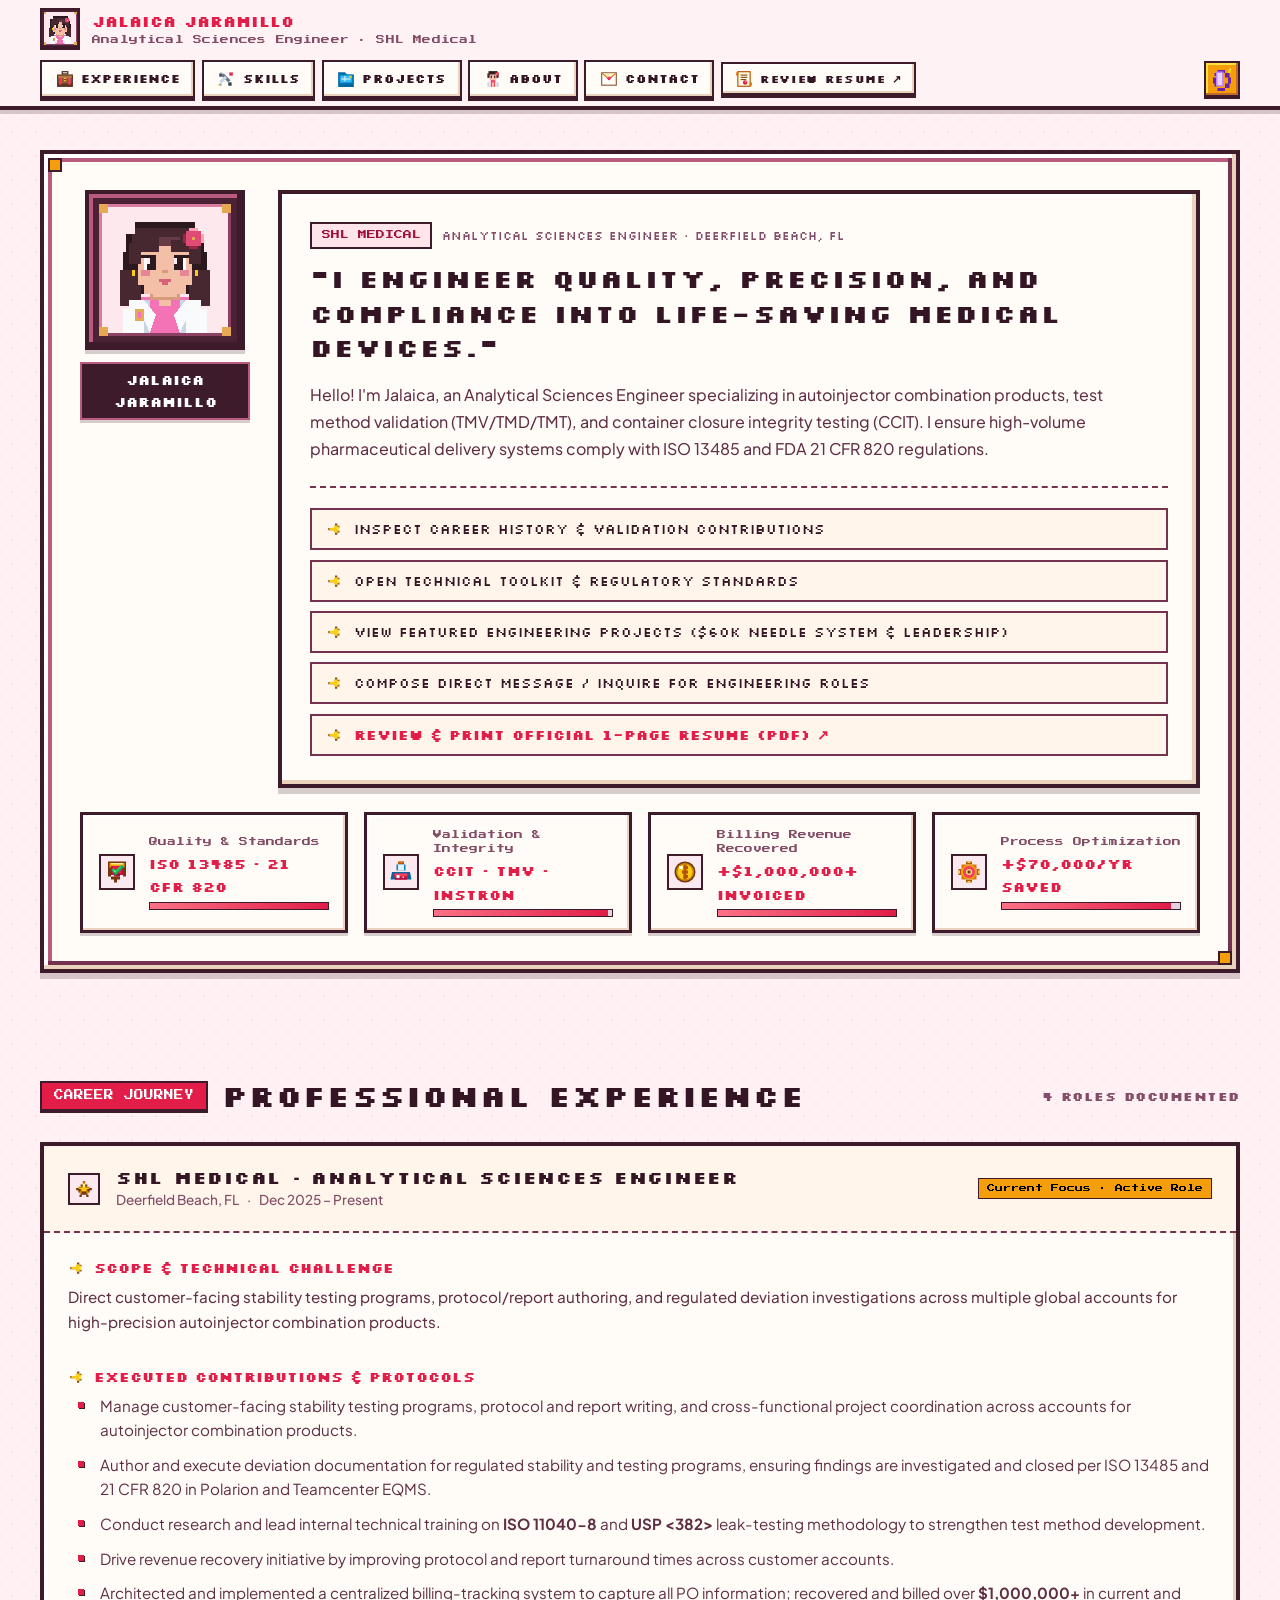
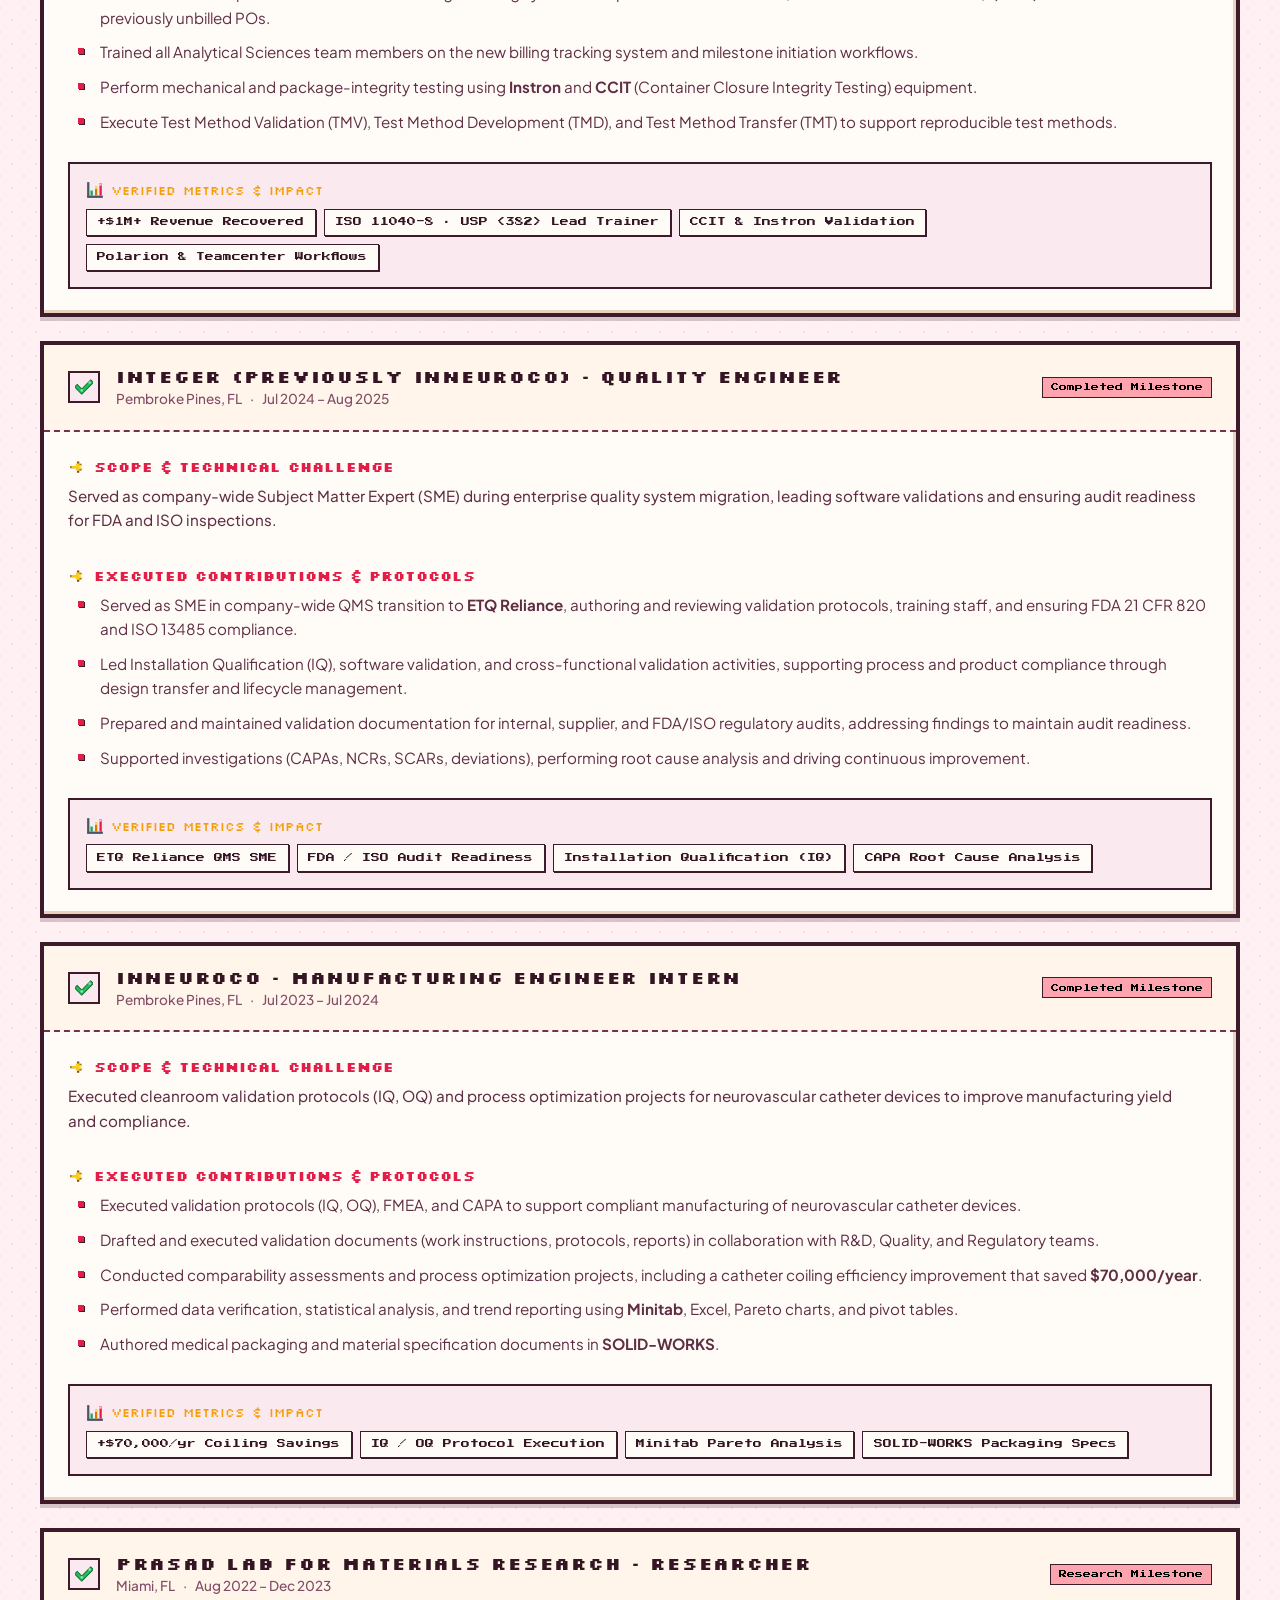
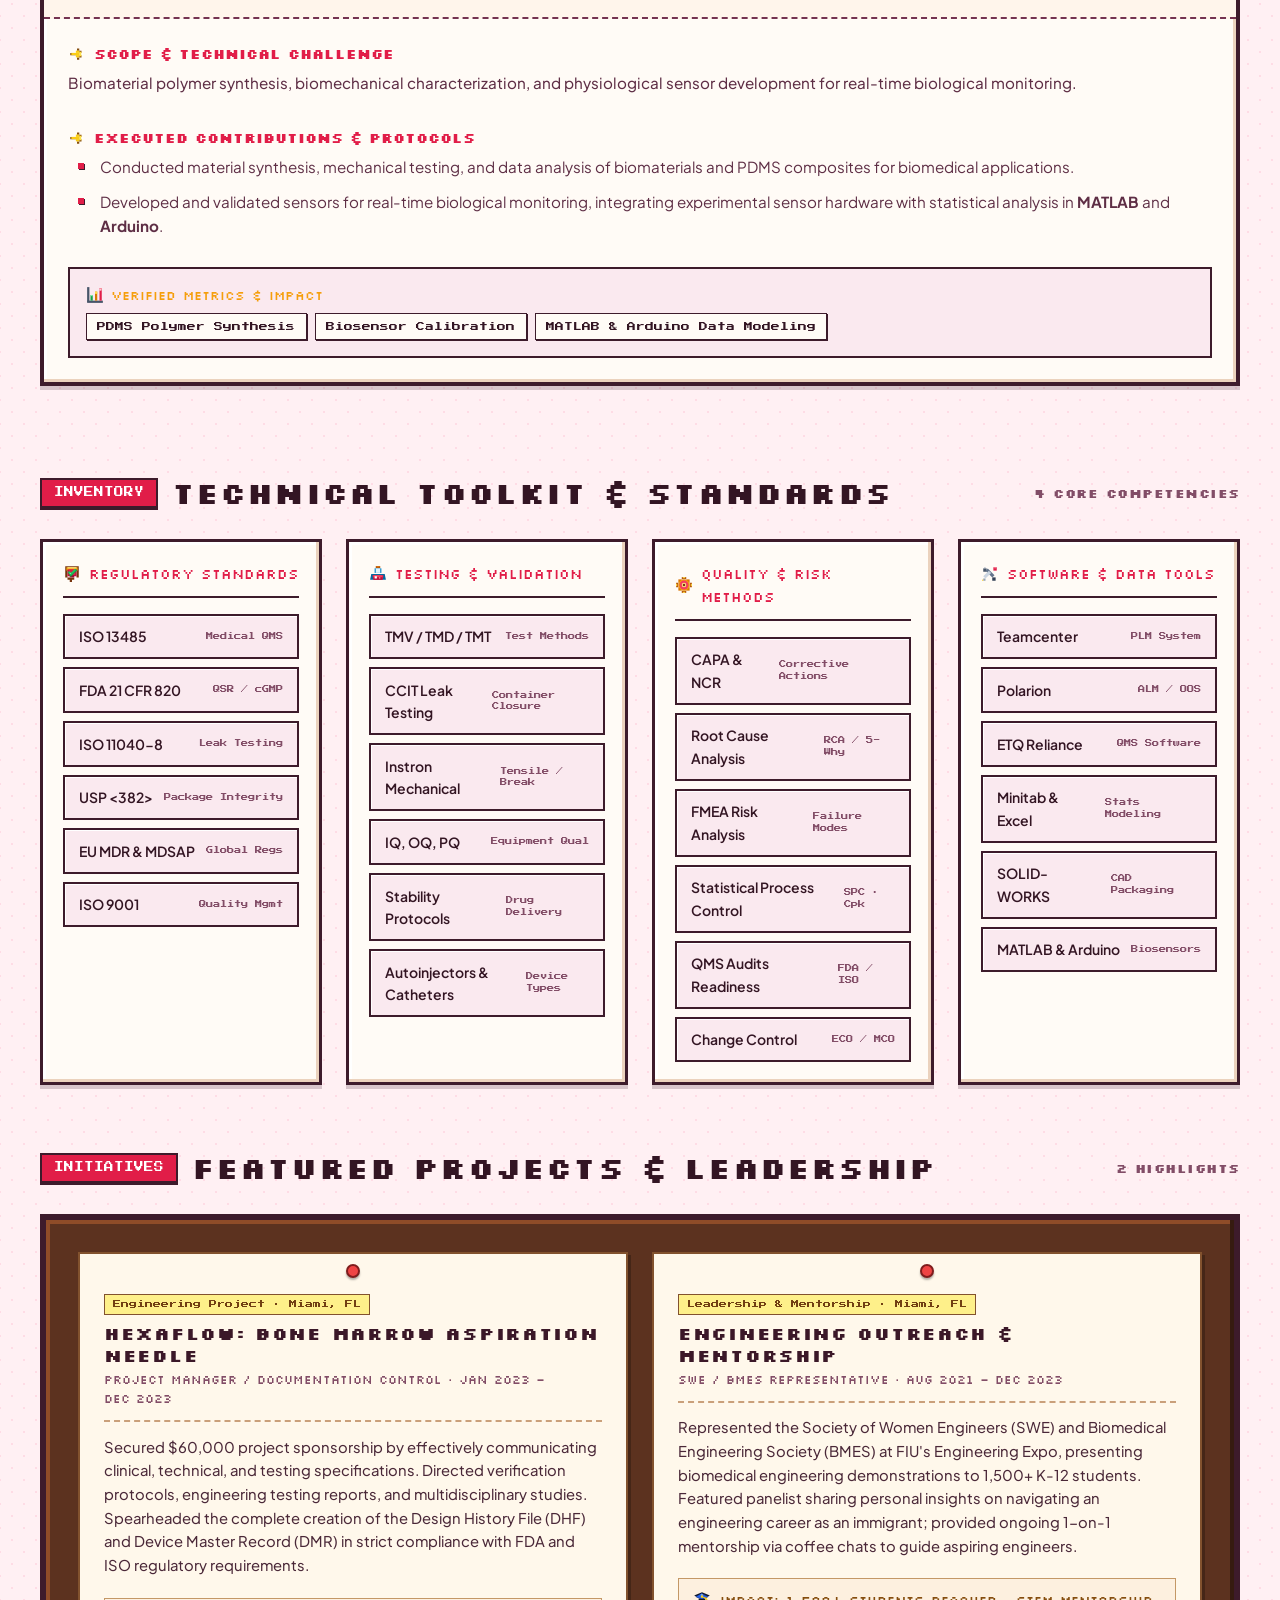
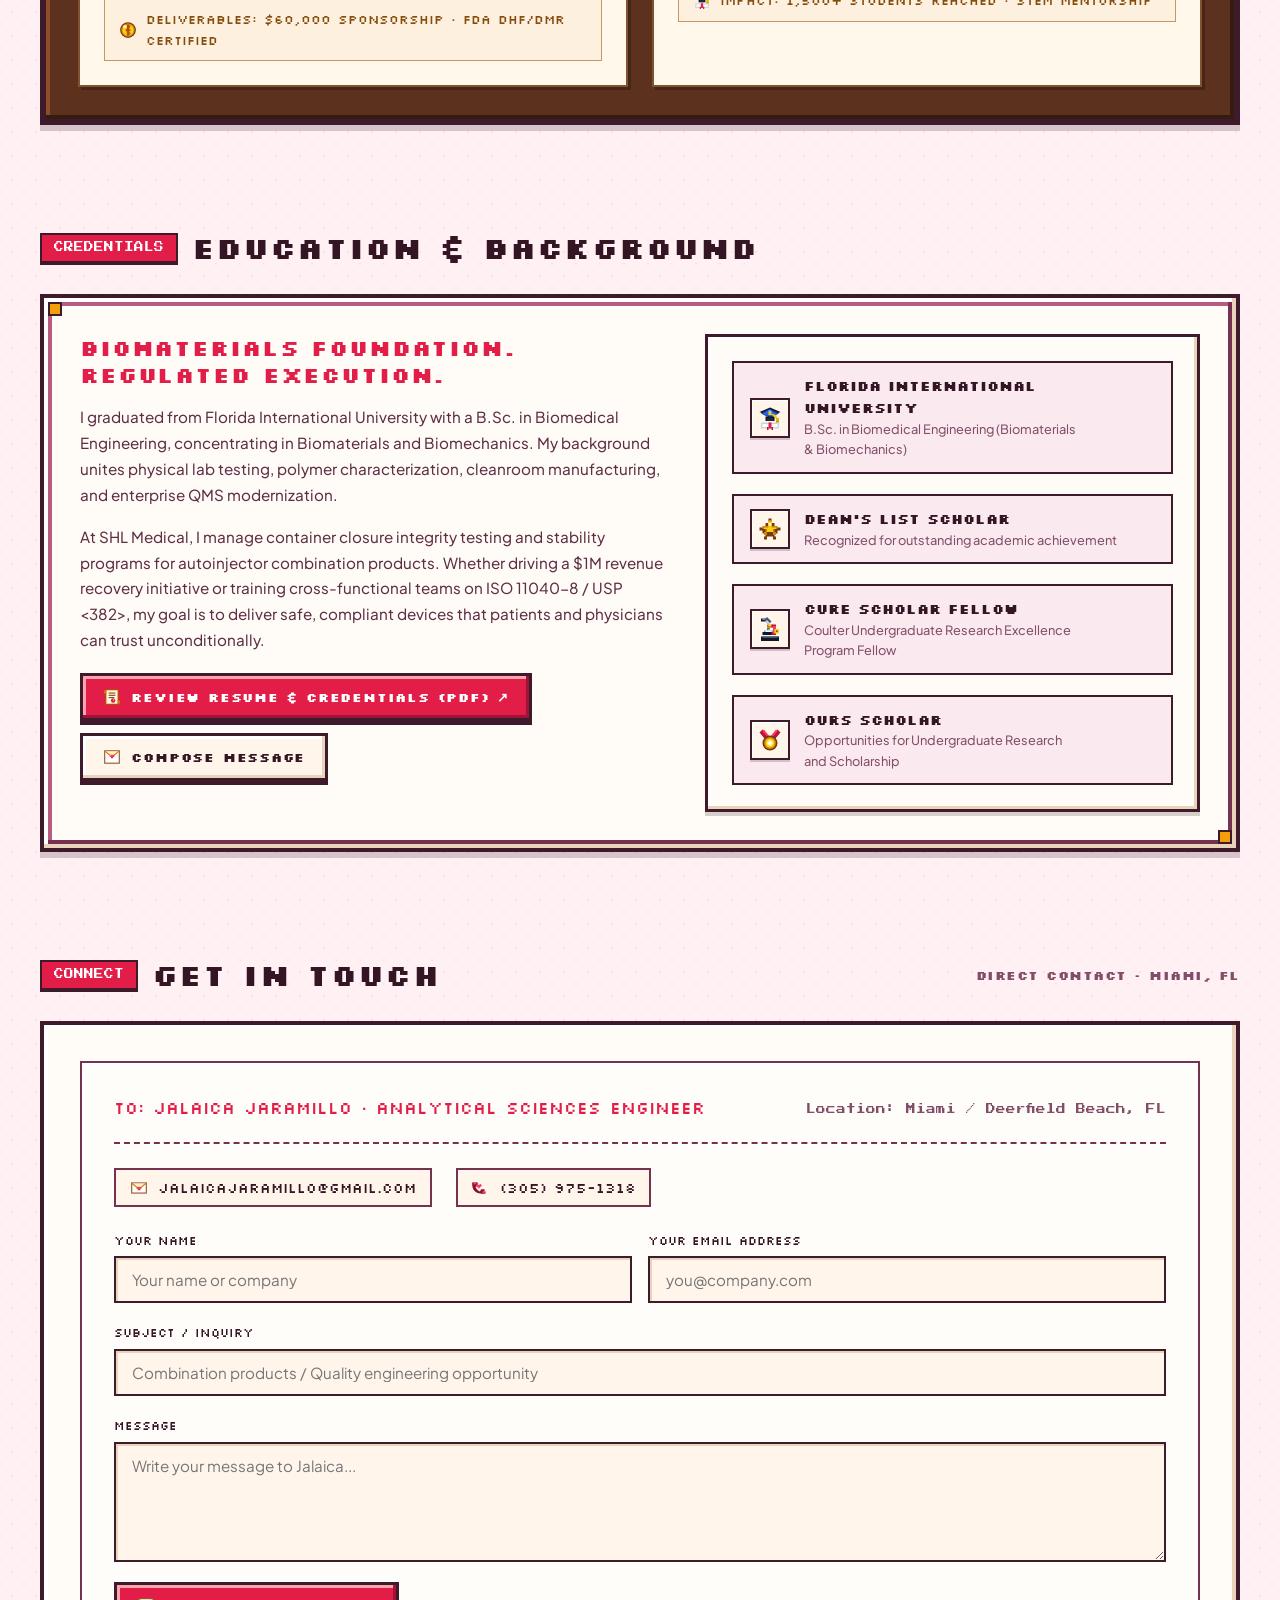
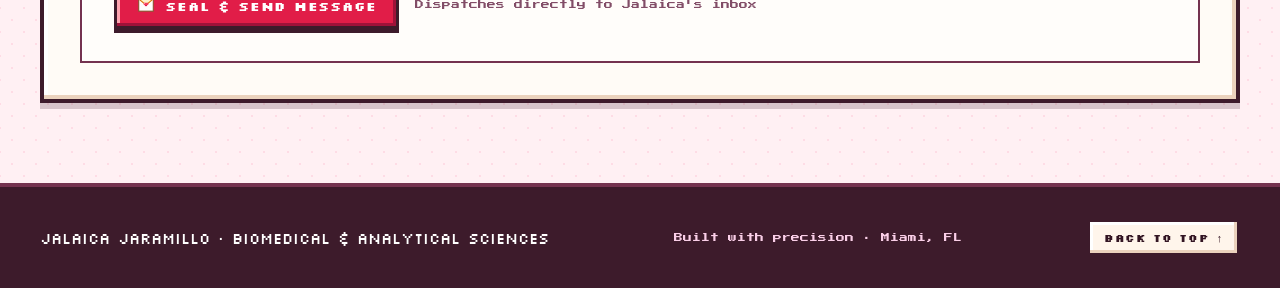
==== commit 2b8743f3: "Enhance distinction of education and scholar icons (graduation cap and microscope)" ====
--- a/index.html
+++ b/index.html
@@ -188,18 +188,63 @@
                 <rect x="12" y="3" width="2" height="2" fill="#86efac"/>
             </symbol>
 
-            <!-- 14. Stardew Scholar Medal & Academic Cap -->
+            <!-- 14. Academic Mortarboard Graduation Cap & Diploma (Florida International University) -->
+            <symbol id="px-gradcap" viewBox="0 0 16 16">
+                <path d="M8 1L1 4l7 3 7-3-7-3z" fill="#0f172a"/>
+                <path d="M8 2L2 5l6 3 6-3-6-3z" fill="#1e3a8a"/>
+                <path d="M8 2L3 5l5 2 5-2-5-2z" fill="#2563eb"/>
+                <rect x="7" y="3" width="2" height="1" fill="#93c5fd"/>
+                <rect x="7" y="4" width="2" height="2" fill="#facc15"/>
+                <rect x="5" y="7" width="6" height="3" fill="#0f172a"/>
+                <rect x="6" y="8" width="4" height="2" fill="#1e293b"/>
+                <path d="M9 5l3 1 1 2v3h-1v-2l-1-2-2-1z" fill="#facc15"/>
+                <rect x="12" y="8" width="2" height="3" fill="#eab308"/>
+                <rect x="12" y="10" width="2" height="1" fill="#ca8a04"/>
+                <rect x="2" y="11" width="12" height="4" fill="#cbd5e1"/>
+                <rect x="3" y="12" width="10" height="2" fill="#ffffff"/>
+                <rect x="7" y="11" width="2" height="4" fill="#e11d48"/>
+                <rect x="6" y="14" width="1" height="2" fill="#be123c"/>
+                <rect x="9" y="14" width="1" height="2" fill="#be123c"/>
+            </symbol>
+
+            <!-- 14b. Biomedical Laboratory Microscope (CURE Scholar Fellow) -->
+            <symbol id="px-microscope" viewBox="0 0 16 16">
+                <rect x="2" y="1" width="3" height="2" fill="#0f172a"/>
+                <rect x="3" y="1" width="2" height="1" fill="#94a3b8"/>
+                <path d="M4 2l3 3 2-2-3-3z" fill="#475569"/>
+                <path d="M5 3l2 2 1-1-2-2z" fill="#cbd5e1"/>
+                <rect x="6" y="5" width="4" height="2" fill="#d97706"/>
+                <rect x="7" y="5" width="2" height="1" fill="#fde047"/>
+                <rect x="6" y="7" width="2" height="2" fill="#64748b"/>
+                <rect x="7" y="8" width="1" height="1" fill="#facc15"/>
+                <rect x="4" y="9" width="6" height="2" fill="#38bdf8"/>
+                <rect x="5" y="9" width="4" height="1" fill="#ffffff"/>
+                <rect x="3" y="10" width="9" height="2" fill="#0f172a"/>
+                <path d="M9 5h3v7H9v-2h1V7H9V5z" fill="#be123c"/>
+                <rect x="10" y="6" width="2" height="5" fill="#f43f5e"/>
+                <rect x="11" y="8" width="3" height="3" fill="#facc15"/>
+                <rect x="12" y="9" width="1" height="1" fill="#78350f"/>
+                <rect x="2" y="13" width="12" height="3" fill="#0f172a"/>
+                <rect x="3" y="13" width="10" height="1" fill="#475569"/>
+            </symbol>
+
+            <!-- 14c. Scholar Ribbon Medal (OURS Scholar) -->
+            <symbol id="px-medal" viewBox="0 0 16 16">
+                <path d="M3 1l5 6-2 2-5-6z" fill="#be123c"/>
+                <path d="M4 1l4 5-1 1-4-5z" fill="#f43f5e"/>
+                <path d="M13 1l-5 6 2 2 5-6z" fill="#be123c"/>
+                <path d="M12 1l-4 5 1 1 4-5z" fill="#f43f5e"/>
+                <circle cx="8" cy="10" r="5" fill="#78350f"/>
+                <circle cx="8" cy="10" r="4" fill="#ca8a04"/>
+                <circle cx="8" cy="10" r="3" fill="#facc15"/>
+                <rect x="7" y="8" width="2" height="4" fill="#fef08a"/>
+                <rect x="6" y="9" width="4" height="2" fill="#fef08a"/>
+                <rect x="7" y="9" width="2" height="2" fill="#ffffff"/>
+            </symbol>
+
+            <!-- 14d. General Scholar Award -->
             <symbol id="px-award" viewBox="0 0 16 16">
-                <path d="M8 1l6 3-6 3-6-3 6-3z" fill="#1e3a8a"/>
-                <path d="M8 2l4 2-4 2-4-2 4-2z" fill="#3b82f6"/>
-                <rect x="8" y="3" width="1" height="1" fill="#93c5fd"/>
-                <rect x="13" y="4" width="1" height="4" fill="#facc15"/>
-                <rect x="12" y="7" width="2" height="2" fill="#eab308"/>
-                <circle cx="8" cy="11" r="4" fill="#b45309"/>
-                <circle cx="8" cy="11" r="3" fill="#facc15"/>
-                <rect x="7" y="10" width="2" height="2" fill="#fef08a"/>
-                <rect x="5" y="8" width="2" height="4" fill="#f43f5e"/>
-                <rect x="9" y="8" width="2" height="4" fill="#f43f5e"/>
+                <use href="#px-gradcap"></use>
             </symbol>
 
             <!-- 15. Stardew Morning Sun -->
@@ -794,8 +839,8 @@
                     <!-- Scholar Medals & Education -->
                     <div class="credentials-card">
                         <div class="credential-item">
-                            <div class="credential-icon-box">
-                                <svg class="pixel-icon"><use href="#px-award"></use></svg>
+                            <div class="credential-icon-box" title="FIU Degree & Diploma">
+                                <svg class="pixel-icon"><use href="#px-gradcap"></use></svg>
                             </div>
                             <div class="credential-text">
                                 <h4>Florida International University</h4>
@@ -804,7 +849,7 @@
                         </div>
 
                         <div class="credential-item">
-                            <div class="credential-icon-box">
+                            <div class="credential-icon-box" title="Dean's List Award">
                                 <svg class="pixel-icon"><use href="#px-star"></use></svg>
                             </div>
                             <div class="credential-text">
@@ -814,8 +859,8 @@
                         </div>
 
                         <div class="credential-item">
-                            <div class="credential-icon-box">
-                                <svg class="pixel-icon"><use href="#px-flask"></use></svg>
+                            <div class="credential-icon-box" title="Coulter Research Microscope">
+                                <svg class="pixel-icon"><use href="#px-microscope"></use></svg>
                             </div>
                             <div class="credential-text">
                                 <h4>CURE Scholar Fellow</h4>
@@ -824,8 +869,8 @@
                         </div>
 
                         <div class="credential-item">
-                            <div class="credential-icon-box">
-                                <svg class="pixel-icon"><use href="#px-resume"></use></svg>
+                            <div class="credential-icon-box" title="Scholar Medal">
+                                <svg class="pixel-icon"><use href="#px-medal"></use></svg>
                             </div>
                             <div class="credential-text">
                                 <h4>OURS Scholar</h4>
--- a/assets/css/styles.css
+++ b/assets/css/styles.css
@@ -957,14 +957,19 @@
 }
 
 .credential-icon-box {
-  width: 32px;
-  height: 32px;
-  background: var(--gold-accent);
-  border: 2px solid var(--wood-dark);
+  width: 40px;
+  height: 40px;
+  background: var(--parchment-inner);
+  border: 2px solid var(--wood-dark);
+  box-shadow: inset 1px 1px 0 0 #ffffff, 0 2px 0 0 var(--shadow-color);
   display: grid;
   place-items: center;
-  color: var(--wood-dark);
   flex-shrink: 0;
+}
+
+.credential-icon-box .pixel-icon {
+  width: 24px;
+  height: 24px;
 }
 
 .credential-text h4 {
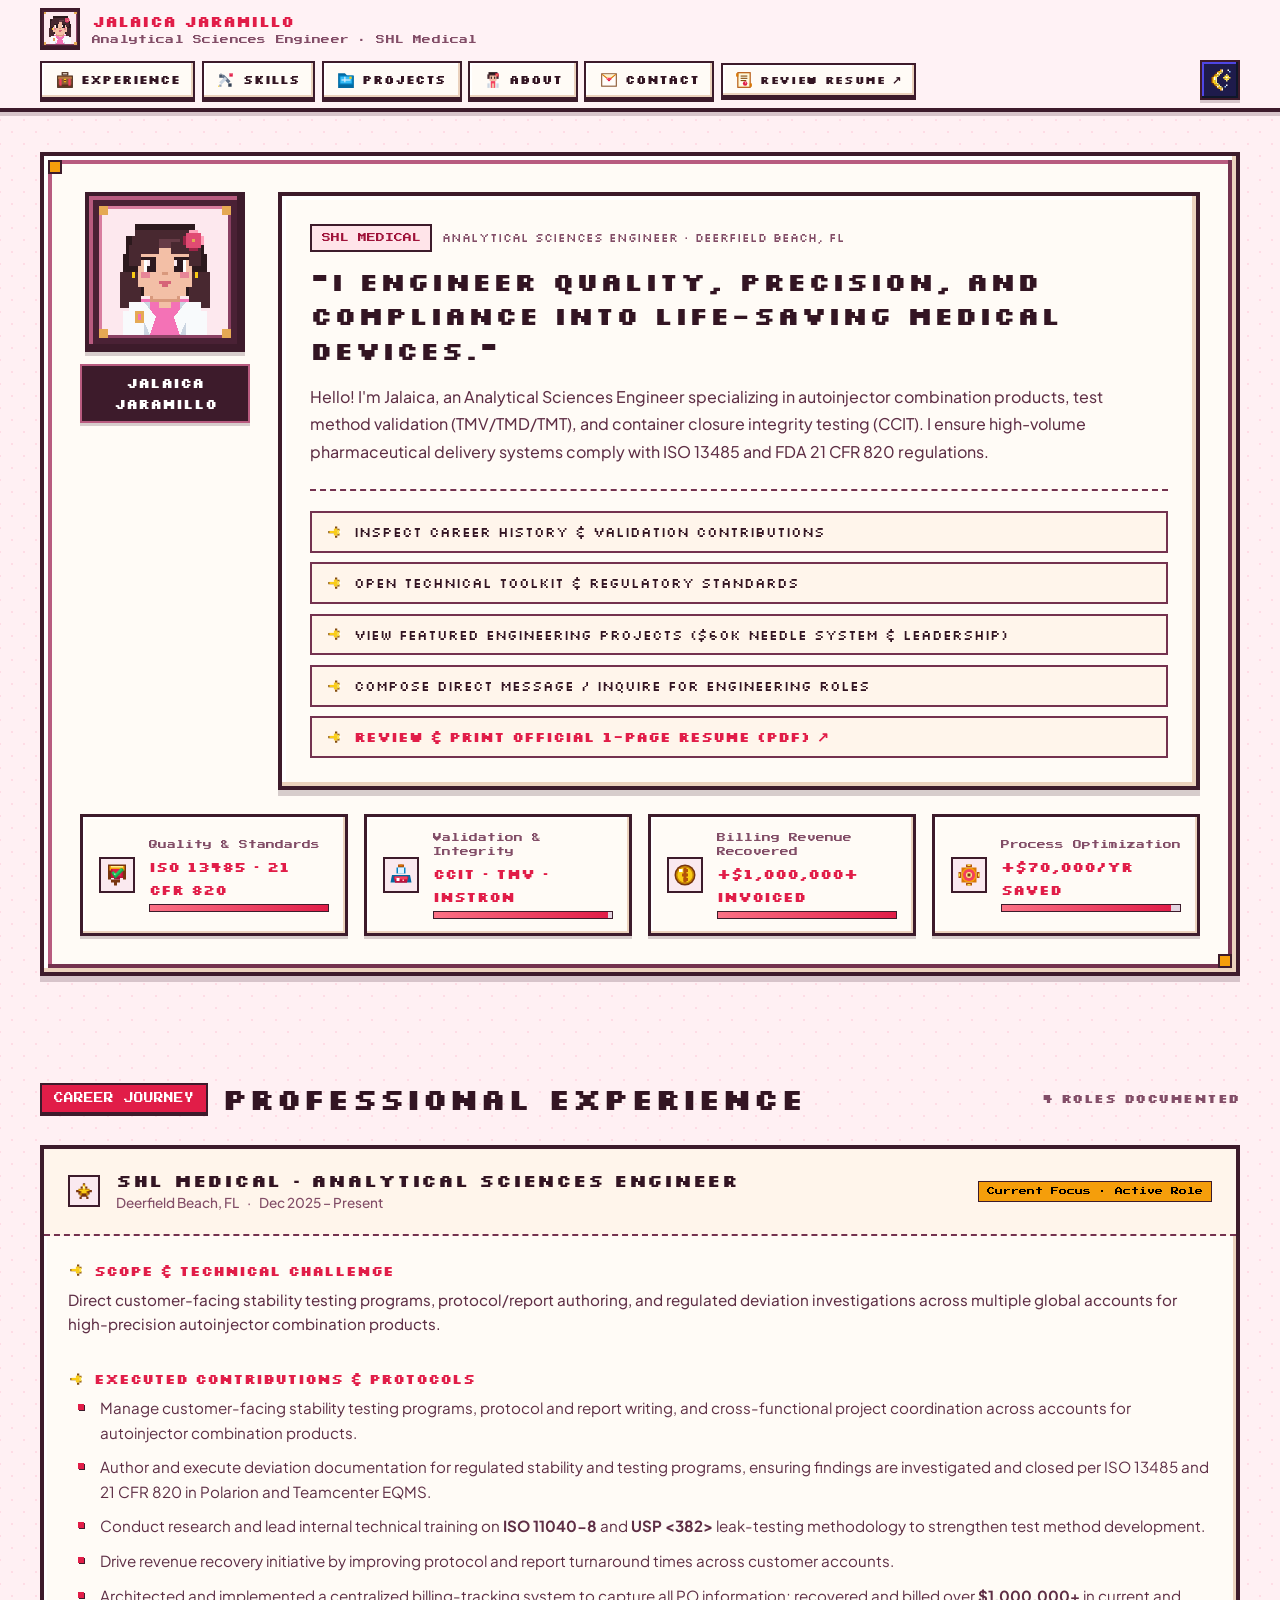
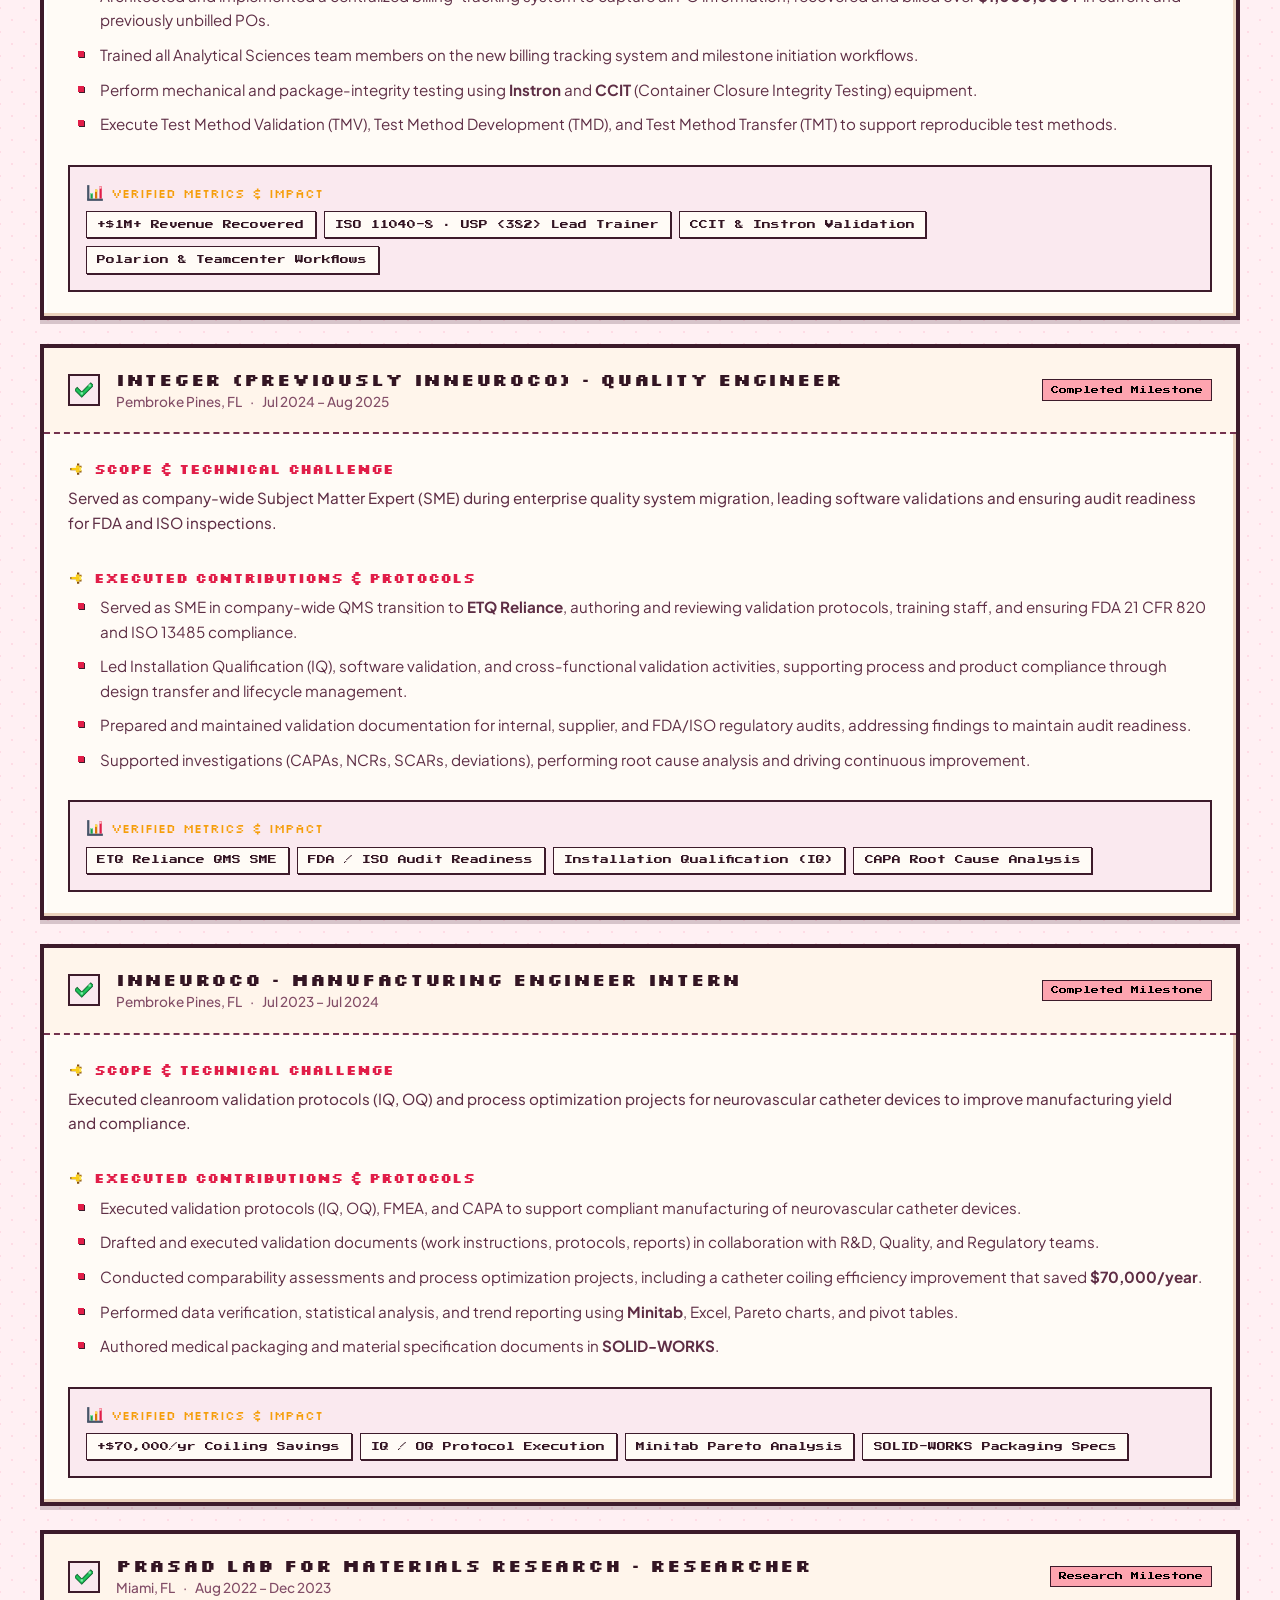
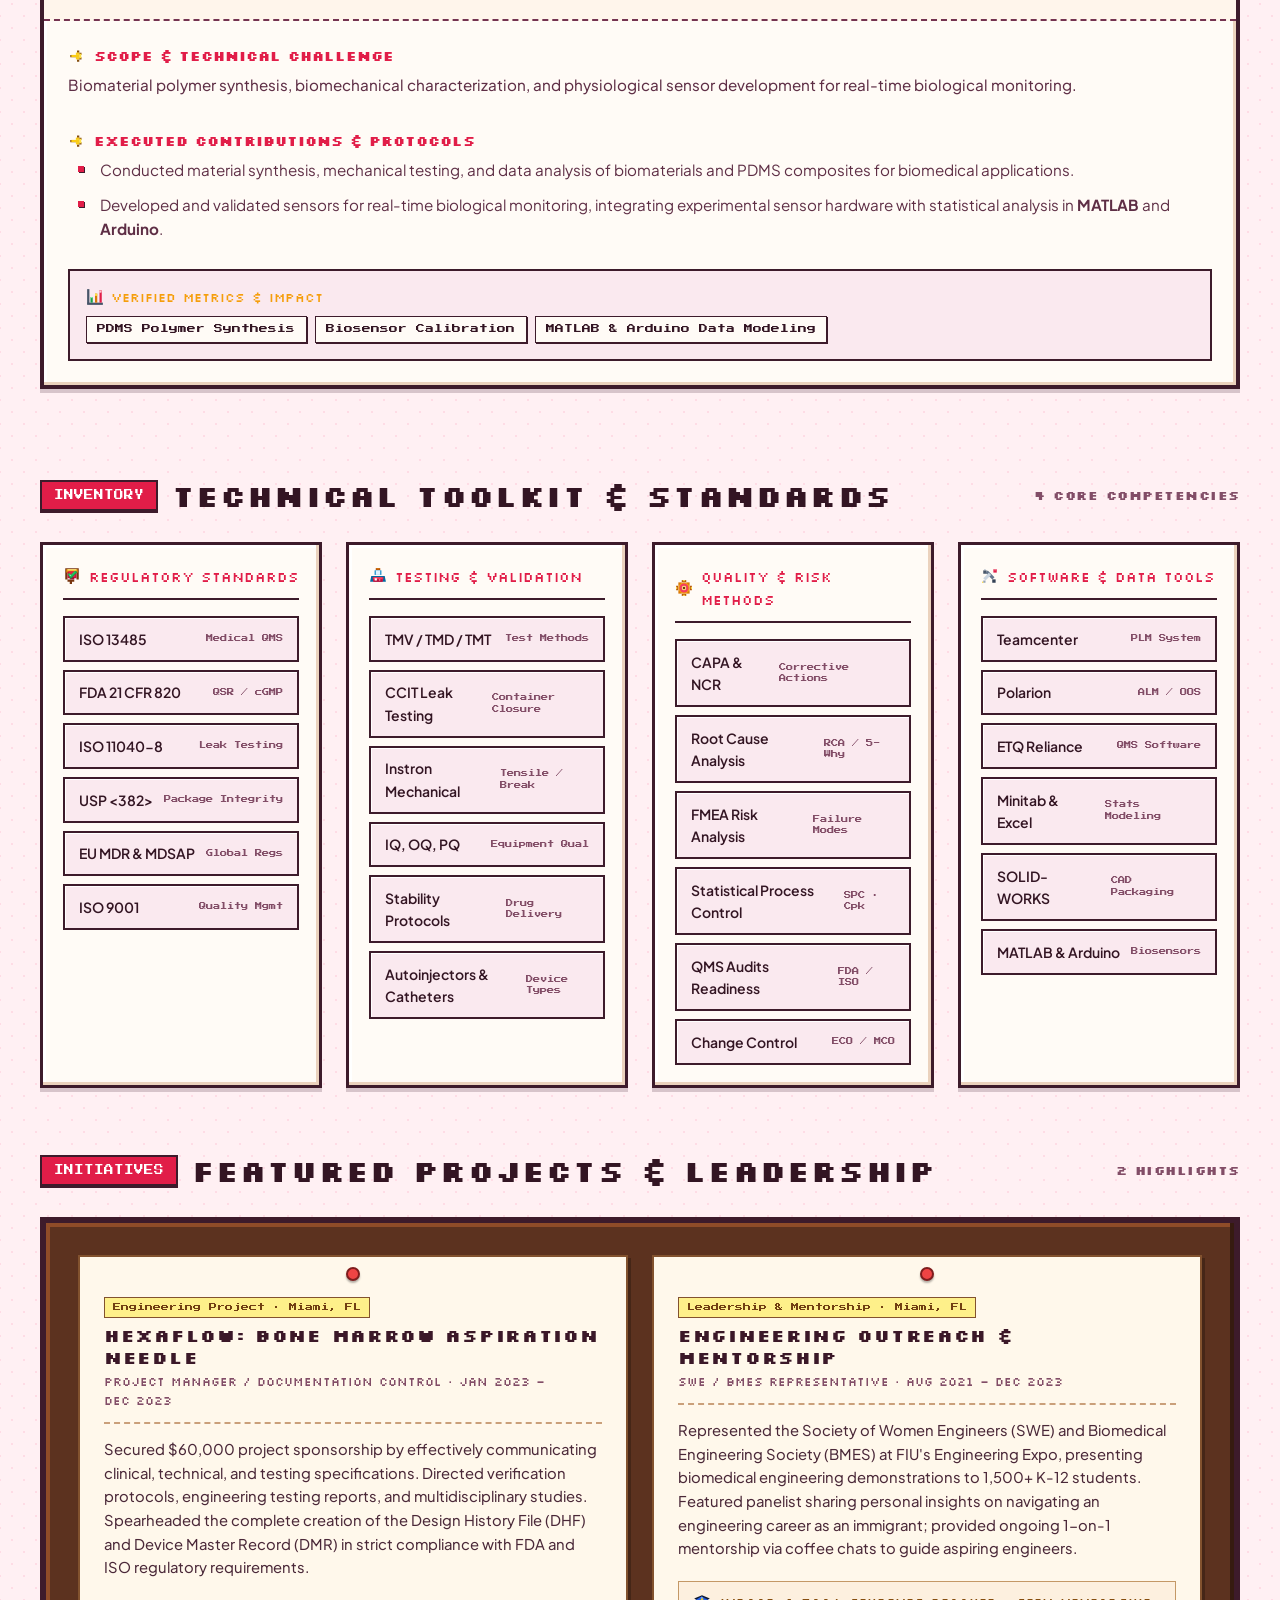
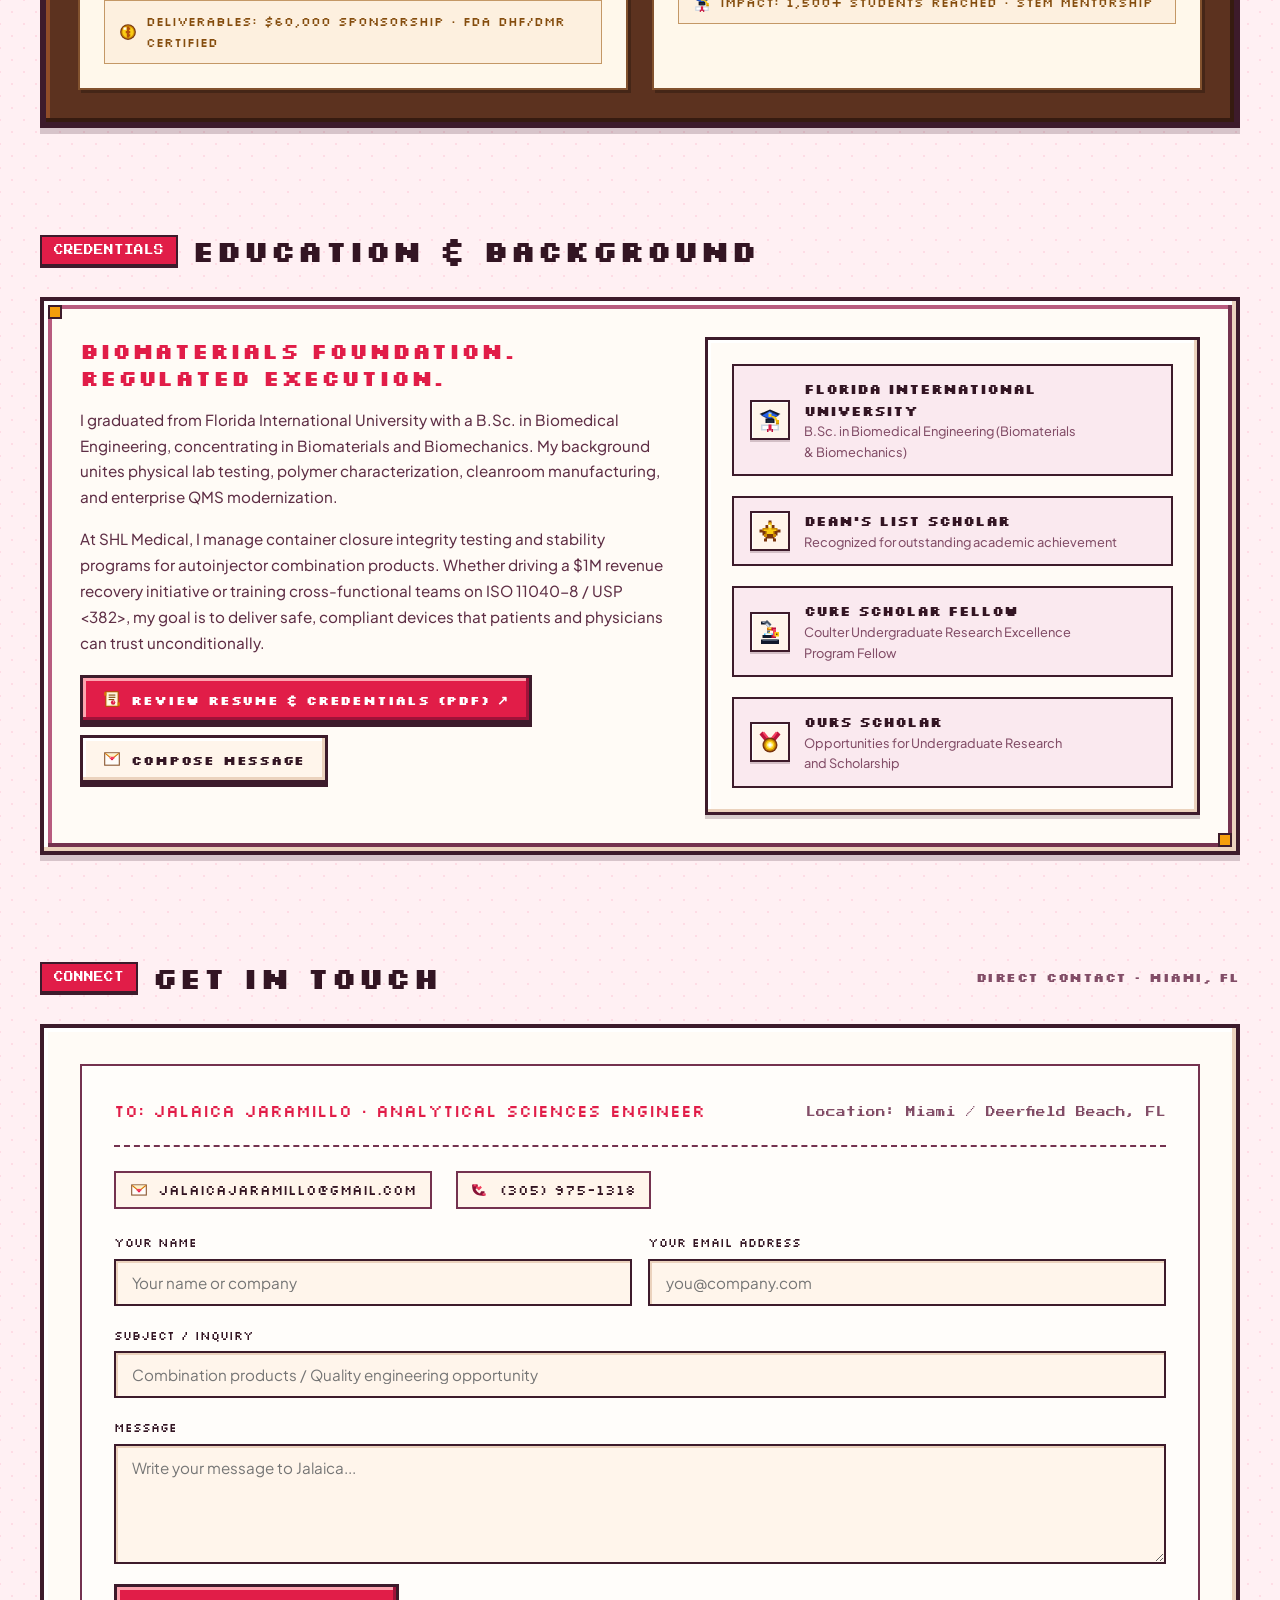
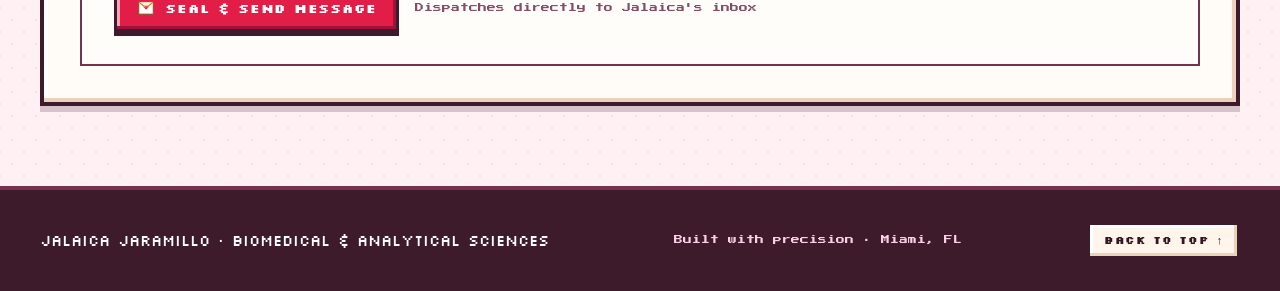
==== commit dd2df85c: "Redesign darkmode moon to golden crescent with starlight and add dynamic Day/Night theme button colo" ====
--- a/index.html
+++ b/index.html
@@ -263,13 +263,68 @@
                 <rect x="6" y="5" width="1" height="1" fill="#ffffff"/>
             </symbol>
 
-            <!-- 16. Stardew Midnight Moon & Star -->
+            <!-- 16. Stardew Midnight Crescent Moon & Twinkling Stars -->
             <symbol id="px-moon" viewBox="0 0 16 16">
-                <path d="M5 2h5v2H5V2zm5 2h3v3h-3V4zm2 3h2v4h-2V7zm-2 4h3v3h-3v-3zm-5 3h5v2H5v-2zm-2-3h2v2H3v-2zm-1-4h2v4H2V7zm1-3h2v2H3V4z" fill="#6b21a8"/>
-                <rect x="4" y="3" width="5" height="10" fill="#c084fc"/>
-                <rect x="5" y="4" width="3" height="8" fill="#e9d5ff"/>
-                <rect x="12" y="2" width="2" height="2" fill="#facc15"/>
-                <rect x="13" y="1" width="1" height="1" fill="#fef08a"/>
+                <!-- Crescent Outer Shadow & Silhouette -->
+                <rect x="8" y="1" width="2" height="1" fill="#78350f"/>
+                <rect x="6" y="2" width="2" height="1" fill="#78350f"/>
+                <rect x="5" y="3" width="2" height="1" fill="#78350f"/>
+                <rect x="4" y="4" width="2" height="1" fill="#78350f"/>
+                <rect x="3" y="5" width="2" height="1" fill="#78350f"/>
+                <rect x="2" y="6" width="2" height="4" fill="#78350f"/>
+                <rect x="3" y="10" width="2" height="1" fill="#78350f"/>
+                <rect x="4" y="11" width="2" height="1" fill="#78350f"/>
+                <rect x="5" y="12" width="2" height="1" fill="#78350f"/>
+                <rect x="6" y="13" width="2" height="1" fill="#78350f"/>
+                <rect x="8" y="14" width="2" height="1" fill="#78350f"/>
+
+                <!-- Crescent Core Golden Body -->
+                <rect x="8" y="1" width="1" height="1" fill="#f59e0b"/>
+                <rect x="7" y="2" width="2" height="1" fill="#facc15"/>
+                <rect x="6" y="3" width="2" height="1" fill="#facc15"/>
+                <rect x="5" y="4" width="2" height="1" fill="#facc15"/>
+                <rect x="4" y="5" width="2" height="1" fill="#facc15"/>
+                <rect x="3" y="6" width="2" height="4" fill="#facc15"/>
+                <rect x="4" y="10" width="2" height="1" fill="#facc15"/>
+                <rect x="5" y="11" width="2" height="1" fill="#facc15"/>
+                <rect x="6" y="12" width="2" height="1" fill="#facc15"/>
+                <rect x="7" y="13" width="2" height="1" fill="#facc15"/>
+                <rect x="8" y="14" width="1" height="1" fill="#f59e0b"/>
+
+                <!-- Crescent Inner Concave Rim & Luminous Highlight -->
+                <rect x="9" y="1" width="1" height="1" fill="#ffffff"/>
+                <rect x="9" y="2" width="1" height="1" fill="#fef08a"/>
+                <rect x="8" y="3" width="1" height="1" fill="#fef08a"/>
+                <rect x="7" y="4" width="1" height="1" fill="#fef08a"/>
+                <rect x="6" y="5" width="1" height="1" fill="#fef08a"/>
+                <rect x="5" y="6" width="1" height="4" fill="#fef08a"/>
+                <rect x="6" y="10" width="1" height="1" fill="#fef08a"/>
+                <rect x="7" y="11" width="1" height="1" fill="#fef08a"/>
+                <rect x="8" y="12" width="1" height="1" fill="#fef08a"/>
+                <rect x="9" y="13" width="1" height="1" fill="#fef08a"/>
+                <rect x="9" y="14" width="1" height="1" fill="#ffffff"/>
+
+                <!-- Inner White Glimmer Points -->
+                <rect x="4" y="6" width="1" height="2" fill="#ffffff"/>
+                <rect x="6" y="3" width="1" height="1" fill="#ffffff"/>
+                <rect x="6" y="12" width="1" height="1" fill="#ffffff"/>
+
+                <!-- Twinkling Starlight in Night Sky -->
+                <!-- Large 4-Pointed Star -->
+                <rect x="12" y="4" width="1" height="1" fill="#fef08a"/>
+                <rect x="11" y="5" width="3" height="1" fill="#fde047"/>
+                <rect x="10" y="6" width="5" height="1" fill="#fde047"/>
+                <rect x="12" y="6" width="1" height="1" fill="#ffffff"/>
+                <rect x="11" y="7" width="3" height="1" fill="#fde047"/>
+                <rect x="12" y="8" width="1" height="1" fill="#fef08a"/>
+
+                <!-- Distant Sparkle Top-Right -->
+                <rect x="13" y="1" width="1" height="1" fill="#ffffff"/>
+                <rect x="14" y="2" width="1" height="1" fill="#93c5fd"/>
+
+                <!-- Distant Sparkle Lower-Right -->
+                <rect x="12" y="11" width="1" height="1" fill="#ffffff"/>
+                <rect x="11" y="12" width="1" height="1" fill="#93c5fd"/>
             </symbol>
 
             <!-- 17. Stardew Classic Telephone (Rose) -->
@@ -346,7 +401,7 @@
                 </a>
             </nav>
 
-            <button class="theme-toggle-btn" id="theme-button" type="button" aria-label="Toggle Day / Night Mode" title="Toggle Day/Night Mode">
+            <button class="theme-toggle-btn" id="theme-button" type="button" aria-label="Switch to Night Mode">
                 <svg class="pixel-icon pixel-icon-lg theme-sun-icon" aria-hidden="true"><use href="#px-sun"></use></svg>
                 <svg class="pixel-icon pixel-icon-lg theme-moon-icon" aria-hidden="true"><use href="#px-moon"></use></svg>
             </button>
--- a/assets/css/styles.css
+++ b/assets/css/styles.css
@@ -381,20 +381,109 @@
   box-shadow: inset -2px -2px 0 0 #9f1239, inset 2px 2px 0 0 var(--pink-pastel), 0 3px 0 0 var(--wood-dark);
 }
 
+/* ==========================================================================
+   THEME TOGGLE BUTTON (Dynamic Day / Night Mode)
+   ========================================================================== */
+
 .theme-toggle-btn {
-  background: var(--gold-accent);
+  /* Day Mode: Deep Midnight Indigo Sky */
+  background: #1e1b4b;
   border: 2px solid var(--wood-dark);
-  box-shadow: inset -2px -2px 0 0 var(--gold-trim), inset 2px 2px 0 0 var(--gold-light), 0 2px 0 0 var(--wood-dark);
-  width: 36px;
-  height: 36px;
+  box-shadow:
+    inset -2px -2px 0 0 #0f172a,
+    inset 2px 2px 0 0 #4f46e5,
+    0 3px 0 0 var(--shadow-color);
+  width: 40px;
+  height: 40px;
   display: grid;
   place-items: center;
   cursor: pointer;
-  color: var(--wood-dark);
-  transition: transform 0.08s ease;
-}
+  color: #fde047;
+  position: relative;
+  flex-shrink: 0;
+  transition: transform 0.08s ease, background-color 0.2s ease, box-shadow 0.2s ease, border-color 0.2s ease;
+}
+
+.theme-toggle-btn .pixel-icon-lg {
+  margin: 0;
+  vertical-align: 0;
+}
+
 .theme-toggle-btn:hover {
-  transform: scale(1.05);
+  background: #2e1065;
+  box-shadow:
+    inset -2px -2px 0 0 #0f172a,
+    inset 2px 2px 0 0 #6366f1,
+    0 3px 0 0 var(--shadow-color),
+    0 0 10px rgba(99, 102, 241, 0.45);
+  transform: scale(1.08);
+}
+
+.theme-toggle-btn:active {
+  transform: scale(0.95) translateY(2px);
+  box-shadow:
+    inset 2px 2px 0 0 #0f172a,
+    inset -2px -2px 0 0 #4f46e5;
+}
+
+/* Tactile Pixel Tooltip */
+.theme-toggle-btn::after {
+  content: 'Night Mode';
+  position: absolute;
+  top: calc(100% + 8px);
+  right: 0;
+  background: var(--wood-dark);
+  color: #ffffff;
+  font-family: 'Silkscreen', monospace;
+  font-size: 0.65rem;
+  letter-spacing: 0.03em;
+  padding: 3px 8px;
+  border: 2px solid var(--wood-light);
+  white-space: nowrap;
+  pointer-events: none;
+  opacity: 0;
+  transform: translateY(-4px);
+  transition: opacity 0.15s ease, transform 0.15s ease;
+  z-index: 200;
+  box-shadow: 0 3px 0 0 rgba(0, 0, 0, 0.4);
+}
+
+.theme-toggle-btn:hover::after,
+.theme-toggle-btn:focus-visible::after {
+  opacity: 1;
+  transform: translateY(0);
+}
+
+/* Dark Mode State: Radiant Golden Sunrise */
+[data-theme='dark'] .theme-toggle-btn {
+  background: #f59e0b;
+  border: 2px solid #78350f;
+  box-shadow:
+    inset -2px -2px 0 0 #b45309,
+    inset 2px 2px 0 0 #fef08a,
+    0 3px 0 0 rgba(0, 0, 0, 0.7);
+  color: #78350f;
+}
+
+[data-theme='dark'] .theme-toggle-btn:hover {
+  background: #fbbf24;
+  box-shadow:
+    inset -2px -2px 0 0 #d97706,
+    inset 2px 2px 0 0 #ffffff,
+    0 3px 0 0 rgba(0, 0, 0, 0.8),
+    0 0 12px rgba(251, 191, 36, 0.65);
+  transform: scale(1.08);
+}
+
+[data-theme='dark'] .theme-toggle-btn:active {
+  transform: scale(0.95) translateY(2px);
+  box-shadow:
+    inset 2px 2px 0 0 #78350f,
+    inset -2px -2px 0 0 #fef08a;
+}
+
+[data-theme='dark'] .theme-toggle-btn::after {
+  content: 'Day Mode';
 }
 
 /* ==========================================================================
@@ -1118,6 +1207,15 @@
   .hud-inner {
     flex-direction: column;
     align-items: flex-start;
+    position: relative;
+  }
+  .player-badge {
+    max-width: calc(100% - 48px);
+  }
+  .theme-toggle-btn {
+    position: absolute;
+    top: 0;
+    right: 0;
   }
   .hud-nav {
     width: 100%;
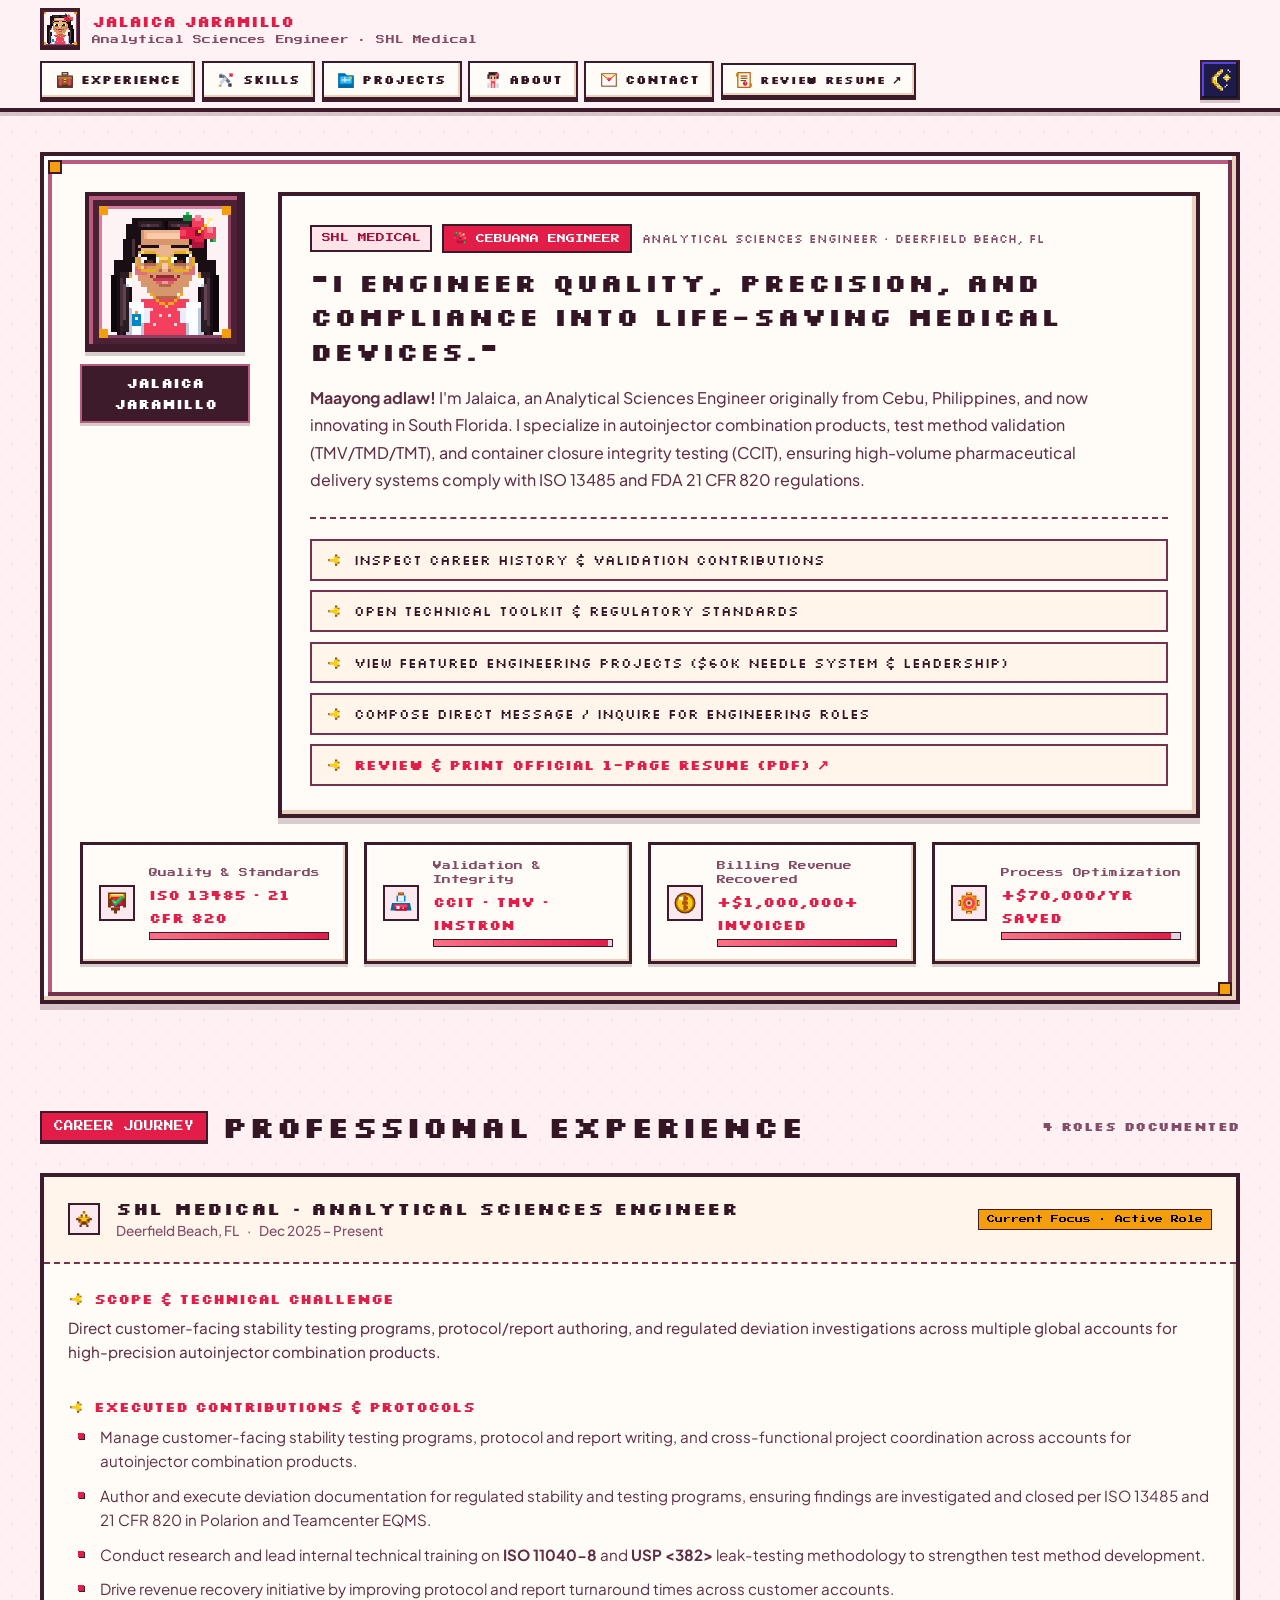
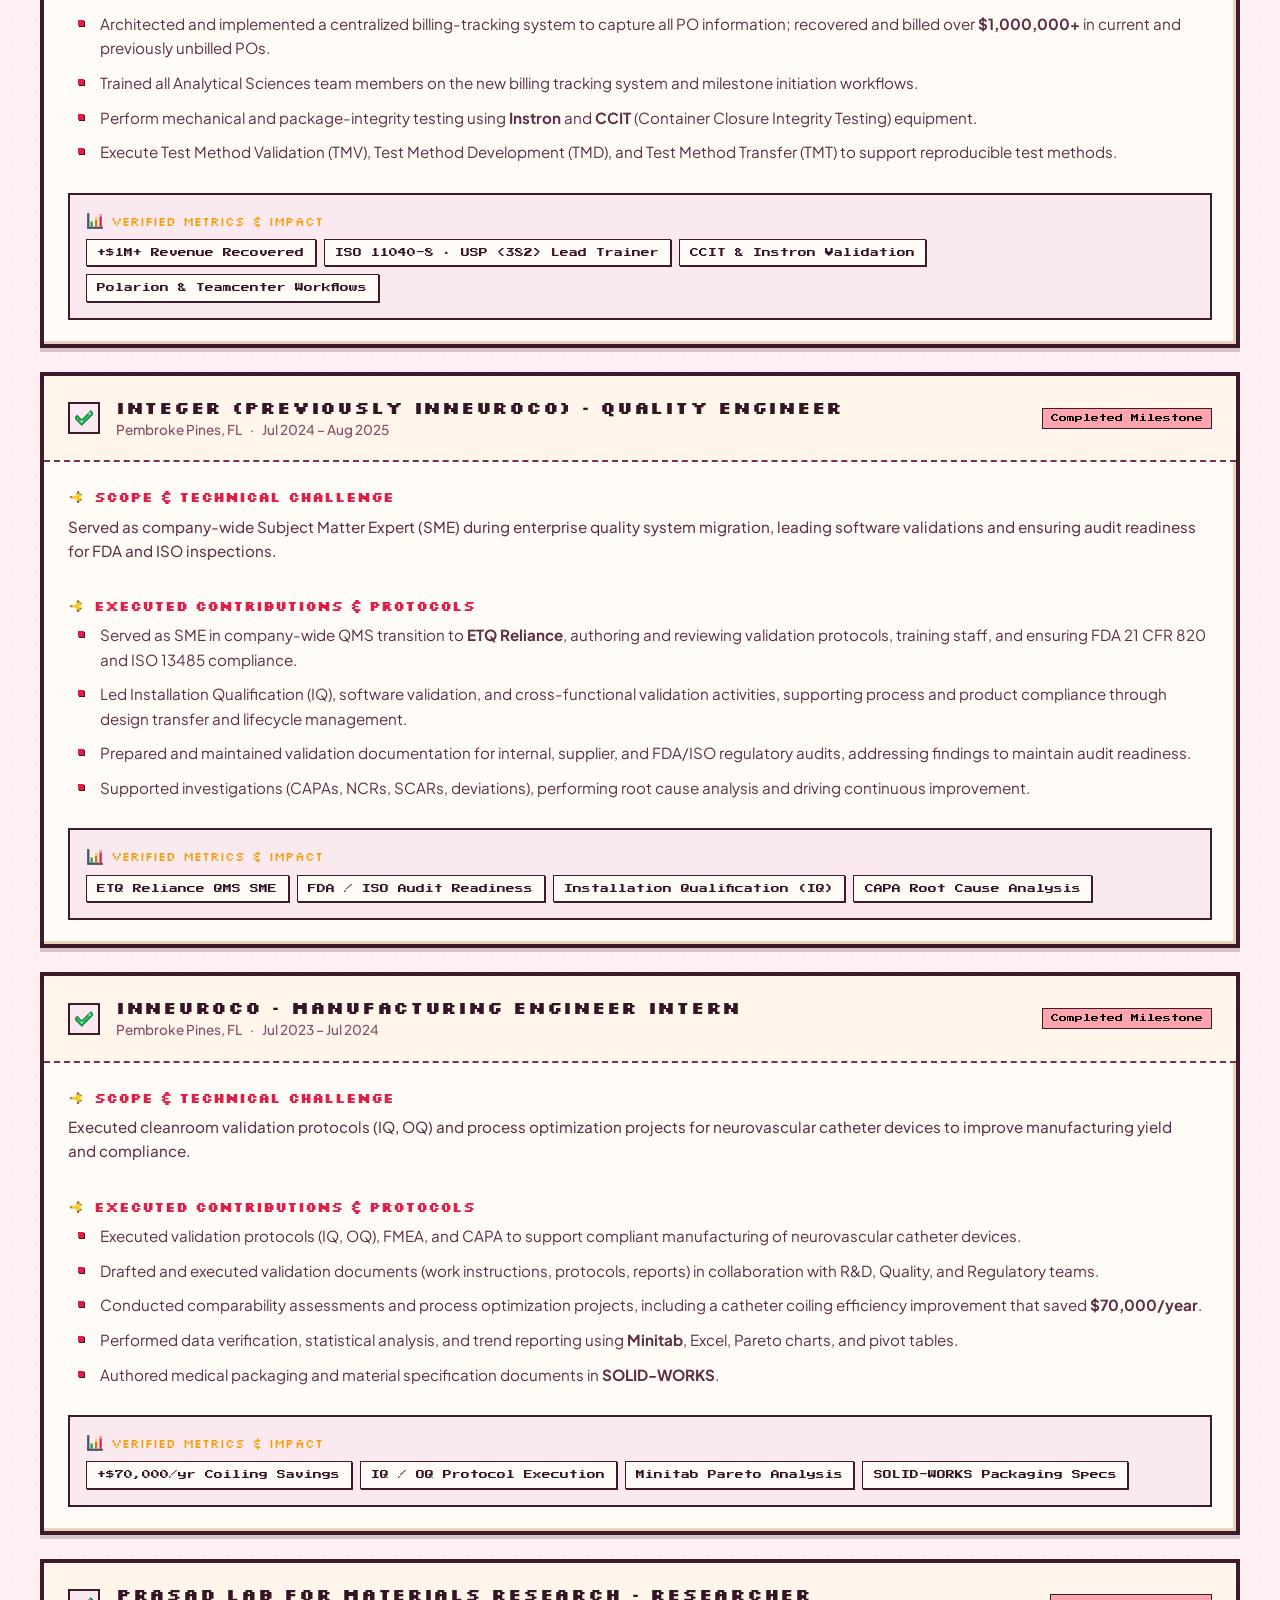
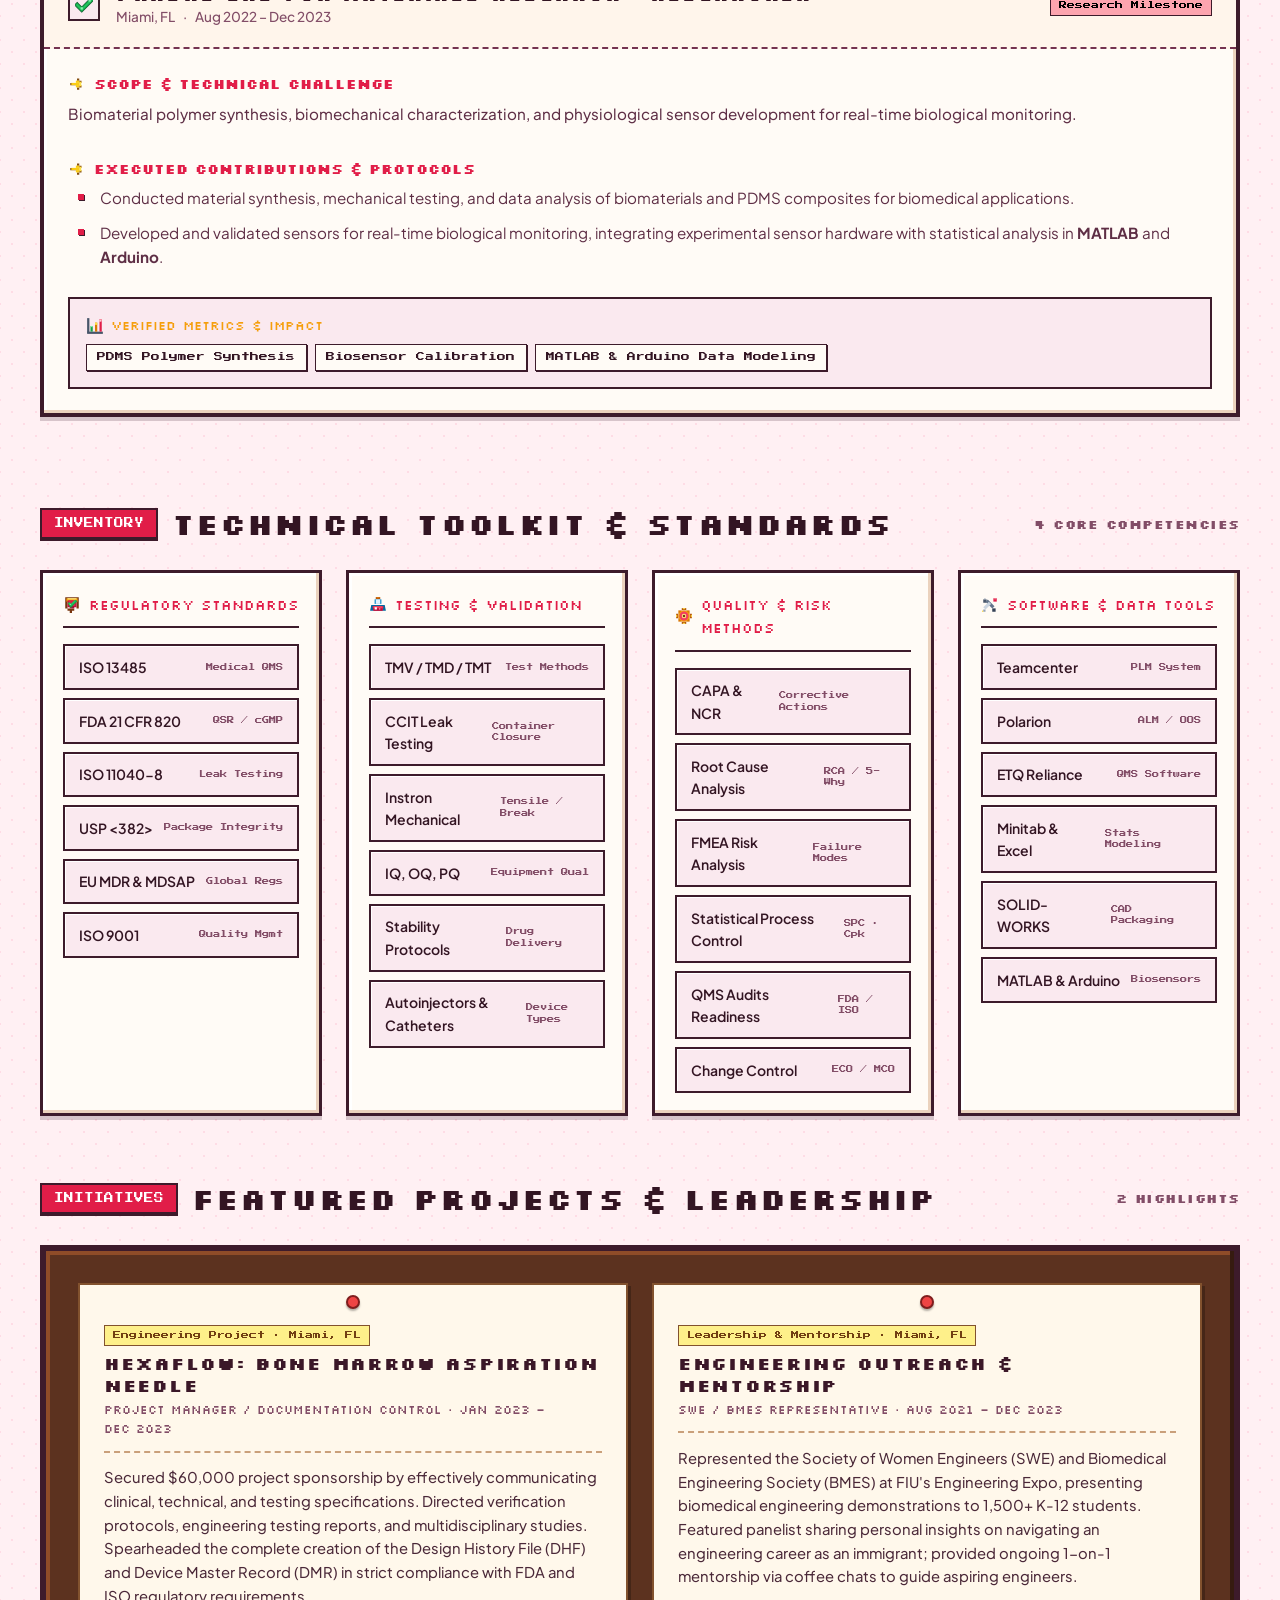
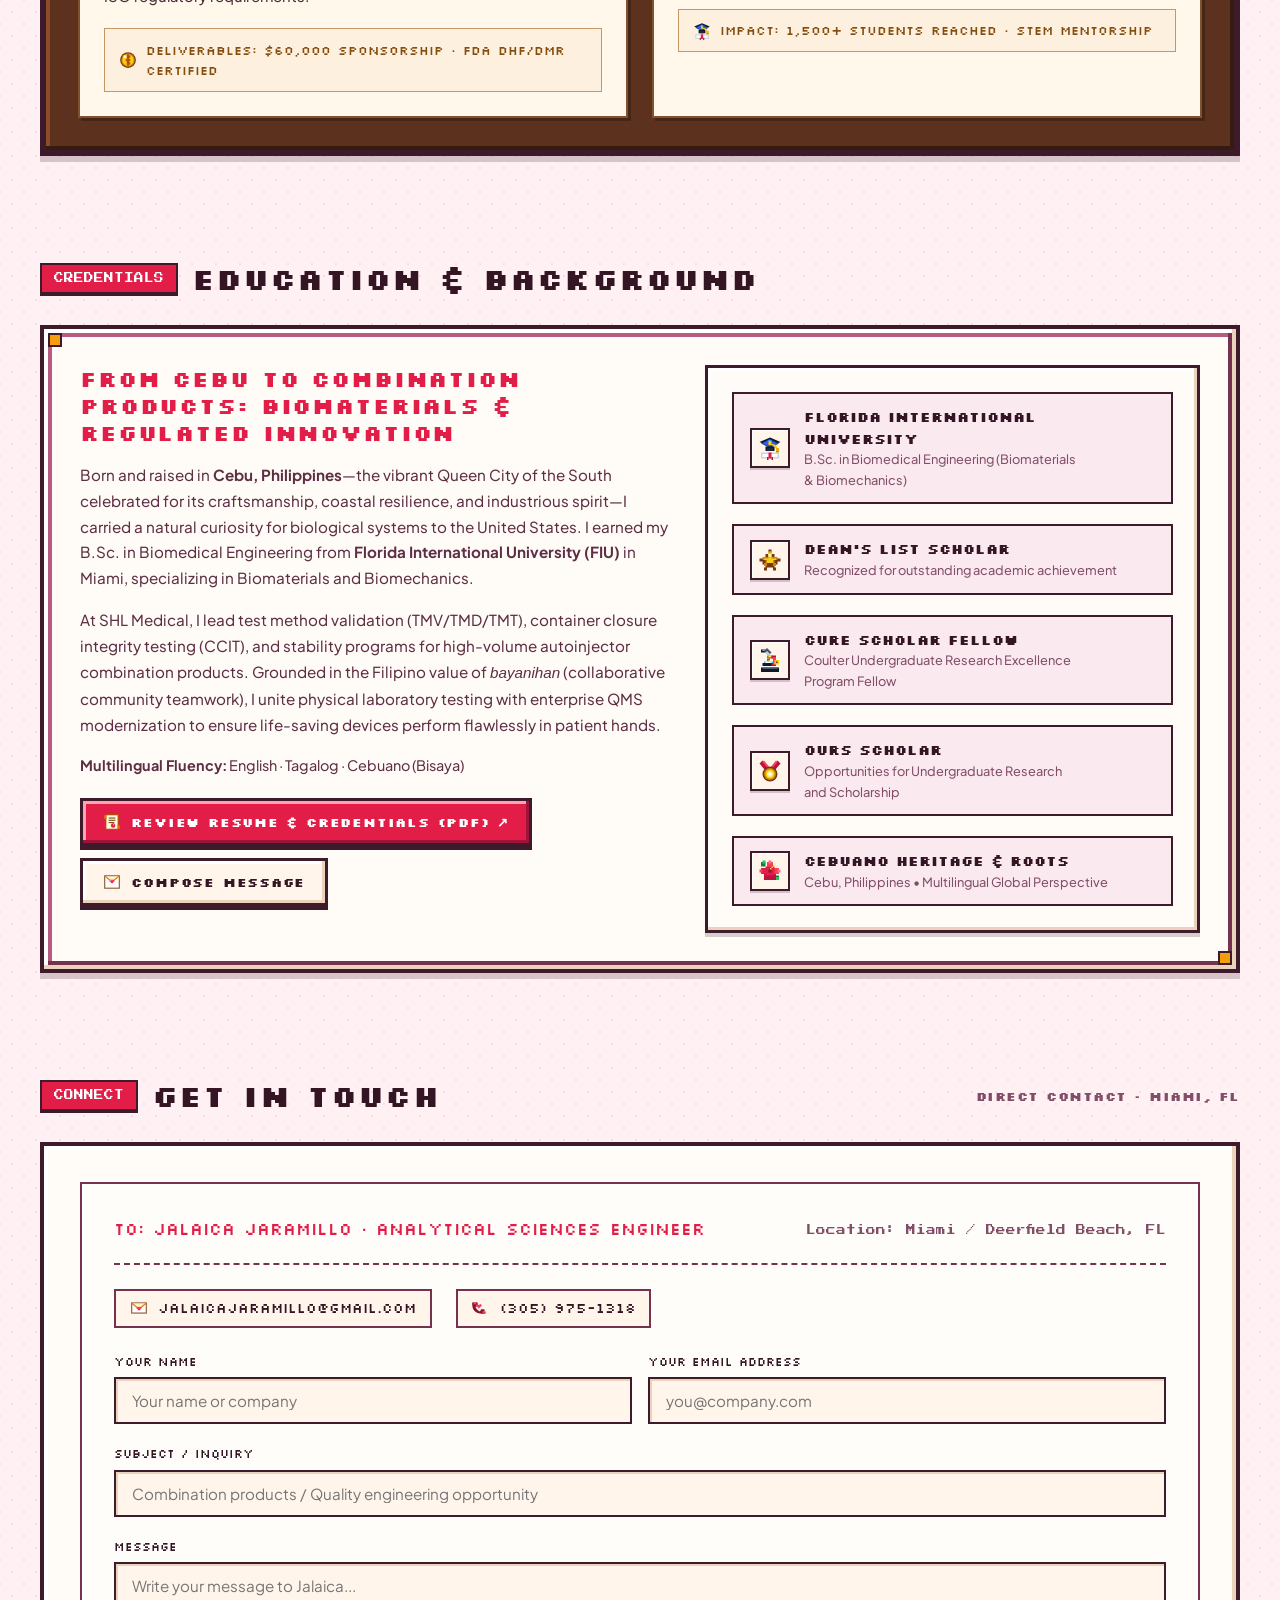
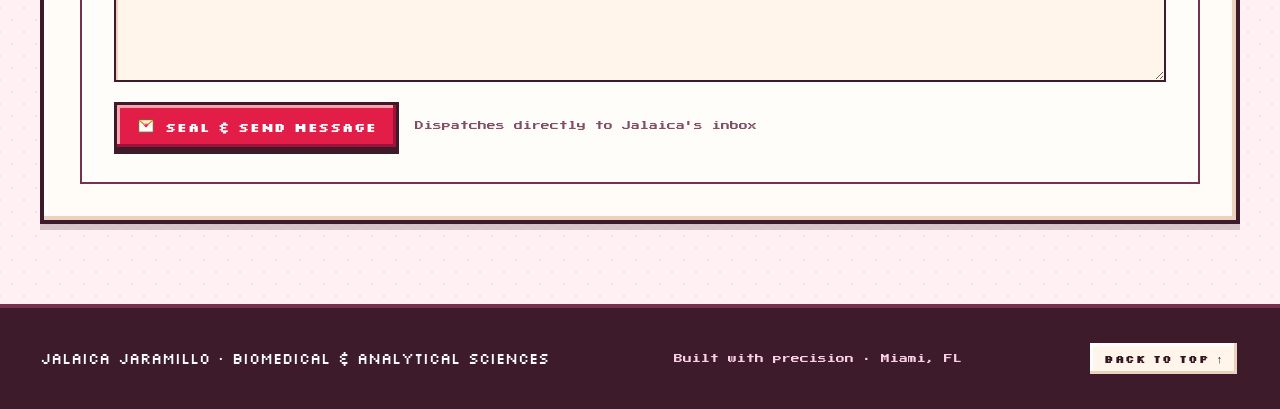
==== commit 8ef50e65: "Enhance portrait with feminine long hair, hibiscus flower, and Filipino/Cebuano cultural details" ====
--- a/index.html
+++ b/index.html
@@ -8,6 +8,8 @@
     <title>Jalaica Jaramillo | Biomedical &amp; Analytical Sciences Engineer</title>
     <meta name="description" content="Jalaica Jaramillo — Analytical Sciences Engineer at SHL Medical. Autoinjector combination products, test method validation (TMV), CCIT, ISO 13485, and FDA 21 CFR 820.">
     <link rel="icon" href="assets/img/favicon.svg" type="image/svg+xml">
+    <link rel="alternate icon" href="assets/img/favicon-32.png" type="image/png">
+    <link rel="apple-touch-icon" href="assets/img/apple-touch-icon.png">
     <link rel="stylesheet" href="assets/css/styles.css">
     <script src="assets/js/main.js" defer></script>
 </head>
@@ -365,6 +367,45 @@
                 <rect x="7" y="9" width="3" height="2" fill="#facc15"/>
                 <rect x="10" y="6" width="2" height="4" fill="#fde047"/>
                 <rect x="12" y="7" width="1" height="2" fill="#ffffff"/>
+            </symbol>
+
+            <!-- 21. Philippine Tropical Hibiscus (Gumamela) -->
+            <symbol id="px-hibiscus" viewBox="0 0 16 16">
+                <!-- Emerald Leaves -->
+                <rect x="2" y="2" width="3" height="3" fill="#15803d"/>
+                <rect x="3" y="1" width="2" height="2" fill="#22c55e"/>
+                <rect x="11" y="11" width="3" height="3" fill="#15803d"/>
+                <rect x="12" y="12" width="2" height="2" fill="#22c55e"/>
+                <!-- 5 Crimson & Coral Petals -->
+                <rect x="6" y="2" width="4" height="4" fill="#f43f5e"/>
+                <rect x="7" y="1" width="2" height="2" fill="#fb7185"/>
+                <rect x="2" y="6" width="4" height="4" fill="#e11d48"/>
+                <rect x="1" y="7" width="2" height="2" fill="#f43f5e"/>
+                <rect x="10" y="6" width="4" height="4" fill="#f43f5e"/>
+                <rect x="13" y="7" width="2" height="2" fill="#fb7185"/>
+                <rect x="4" y="10" width="4" height="4" fill="#be123c"/>
+                <rect x="8" y="10" width="4" height="4" fill="#be123c"/>
+                <!-- Center Overlap & Throat -->
+                <rect x="5" y="5" width="6" height="6" fill="#e11d48"/>
+                <rect x="7" y="7" width="2" height="2" fill="#881337"/>
+                <!-- Golden Stamen & Pollen Tip -->
+                <rect x="8" y="6" width="1" height="1" fill="#facc15"/>
+                <rect x="9" y="5" width="1" height="1" fill="#facc15"/>
+                <rect x="10" y="4" width="1" height="1" fill="#facc15"/>
+                <rect x="11" y="3" width="2" height="2" fill="#fef08a"/>
+                <rect x="12" y="3" width="1" height="1" fill="#ffffff"/>
+            </symbol>
+
+            <!-- 22. Cebu Golden Carabao Mango -->
+            <symbol id="px-mango" viewBox="0 0 16 16">
+                <rect x="7" y="1" width="2" height="3" fill="#5c2d16"/>
+                <rect x="9" y="1" width="3" height="2" fill="#15803d"/>
+                <rect x="10" y="0" width="3" height="2" fill="#22c55e"/>
+                <path d="M6 3h4v2h2v2h2v4h-2v2h-2v1H6v-1H4v-2H3V7h1V5h2V3z" fill="#b45309"/>
+                <rect x="5" y="4" width="6" height="7" fill="#f59e0b"/>
+                <rect x="4" y="6" width="7" height="4" fill="#fbbf24"/>
+                <rect x="5" y="5" width="4" height="4" fill="#fde047"/>
+                <rect x="6" y="6" width="2" height="2" fill="#ffffff"/>
             </symbol>
         </defs>
     </svg>
@@ -427,13 +468,16 @@
                     <div class="dialogue-box">
                         <div class="dialogue-header">
                             <span class="dialogue-badge">SHL Medical</span>
+                            <span class="dialogue-badge" style="background: var(--pink-vibrant); color: #ffffff;">
+                                <svg class="pixel-icon" style="vertical-align: -2px; width: 14px; height: 14px;"><use href="#px-hibiscus"></use></svg> Cebuana Engineer
+                            </span>
                             <span class="dialogue-company">Analytical Sciences Engineer &middot; Deerfield Beach, FL</span>
                         </div>
 
                         <h1 class="dialogue-speech">"I engineer quality, precision, and compliance into life-saving medical devices."</h1>
 
                         <p class="dialogue-body">
-                            Hello! I'm Jalaica, an Analytical Sciences Engineer specializing in autoinjector combination products, test method validation (TMV/TMD/TMT), and container closure integrity testing (CCIT). I ensure high-volume pharmaceutical delivery systems comply with ISO 13485 and FDA 21 CFR 820 regulations.
+                            <strong>Maayong adlaw!</strong> I'm Jalaica, an Analytical Sciences Engineer originally from Cebu, Philippines, and now innovating in South Florida. I specialize in autoinjector combination products, test method validation (TMV/TMD/TMT), and container closure integrity testing (CCIT), ensuring high-volume pharmaceutical delivery systems comply with ISO 13485 and FDA 21 CFR 820 regulations.
                         </p>
 
                         <!-- Dialogue Response Navigation -->
@@ -874,12 +918,15 @@
                 <div class="about-columns">
                     <!-- Bio Narrative -->
                     <div>
-                        <h3 style="margin-bottom: 1rem; color: var(--pink-vibrant);">Biomaterials Foundation. Regulated Execution.</h3>
+                        <h3 style="margin-bottom: 1rem; color: var(--pink-vibrant);">From Cebu to Combination Products: Biomaterials &amp; Regulated Innovation</h3>
                         <p style="color: var(--text-secondary); margin-bottom: 1rem; line-height: 1.7;">
-                            I graduated from Florida International University with a B.Sc. in Biomedical Engineering, concentrating in Biomaterials and Biomechanics. My background unites physical lab testing, polymer characterization, cleanroom manufacturing, and enterprise QMS modernization.
+                            Born and raised in <strong>Cebu, Philippines</strong>—the vibrant Queen City of the South celebrated for its craftsmanship, coastal resilience, and industrious spirit—I carried a natural curiosity for biological systems to the United States. I earned my B.Sc. in Biomedical Engineering from <strong>Florida International University (FIU)</strong> in Miami, specializing in Biomaterials and Biomechanics.
                         </p>
-                        <p style="color: var(--text-secondary); margin-bottom: 1.25rem; line-height: 1.7;">
-                            At SHL Medical, I manage container closure integrity testing and stability programs for autoinjector combination products. Whether driving a $1M revenue recovery initiative or training cross-functional teams on ISO 11040-8 / USP &lt;382&gt;, my goal is to deliver safe, compliant devices that patients and physicians can trust unconditionally.
+                        <p style="color: var(--text-secondary); margin-bottom: 1rem; line-height: 1.7;">
+                            At SHL Medical, I lead test method validation (TMV/TMD/TMT), container closure integrity testing (CCIT), and stability programs for high-volume autoinjector combination products. Grounded in the Filipino value of <em>bayanihan</em> (collaborative community teamwork), I unite physical laboratory testing with enterprise QMS modernization to ensure life-saving devices perform flawlessly in patient hands.
+                        </p>
+                        <p style="color: var(--text-secondary); margin-bottom: 1.25rem; line-height: 1.7; font-size: 0.9rem;">
+                            <strong>Multilingual Fluency:</strong> English &middot; Tagalog &middot; Cebuano (Bisaya)
                         </p>
                         <div style="display: flex; gap: 0.75rem; flex-wrap: wrap;">
                             <a href="assets/pdf/jalaica-jaramillo-resume.pdf" target="_blank" rel="noopener noreferrer" class="pixel-btn">
@@ -932,6 +979,16 @@
                                 <p>Opportunities for Undergraduate Research and Scholarship</p>
                             </div>
                         </div>
+
+                        <div class="credential-item">
+                            <div class="credential-icon-box" title="Cebuano Roots & Global Communication">
+                                <svg class="pixel-icon"><use href="#px-hibiscus"></use></svg>
+                            </div>
+                            <div class="credential-text">
+                                <h4>Cebuano Heritage &amp; Roots</h4>
+                                <p>Cebu, Philippines &bull; Multilingual Global Perspective</p>
+                            </div>
+                        </div>
                     </div>
                 </div>
             </div>
--- a/assets/css/styles.css
+++ b/assets/css/styles.css
@@ -1169,6 +1169,25 @@
   animation: fall 12s linear infinite;
 }
 
+.petal.petal-hibiscus {
+  background: radial-gradient(circle at 30% 30%, #fb7185 0%, #e11d48 70%, #9f1239 100%);
+  border-radius: 14px 4px 14px 4px;
+  opacity: 0.75;
+}
+
+.petal.petal-sampaguita {
+  background: radial-gradient(circle at 40% 40%, #ffffff 50%, #fef08a 100%);
+  border-radius: 12px 12px 1px 12px;
+  box-shadow: 0 0 4px rgba(254, 240, 138, 0.4);
+  opacity: 0.8;
+}
+
+.petal.petal-sakura {
+  background: #ffb7cb;
+  border-radius: 12px 1px 12px 1px;
+  opacity: 0.65;
+}
+
 @keyframes fall {
   0% {
     transform: translateY(-20px) rotate(0deg) translateX(0);
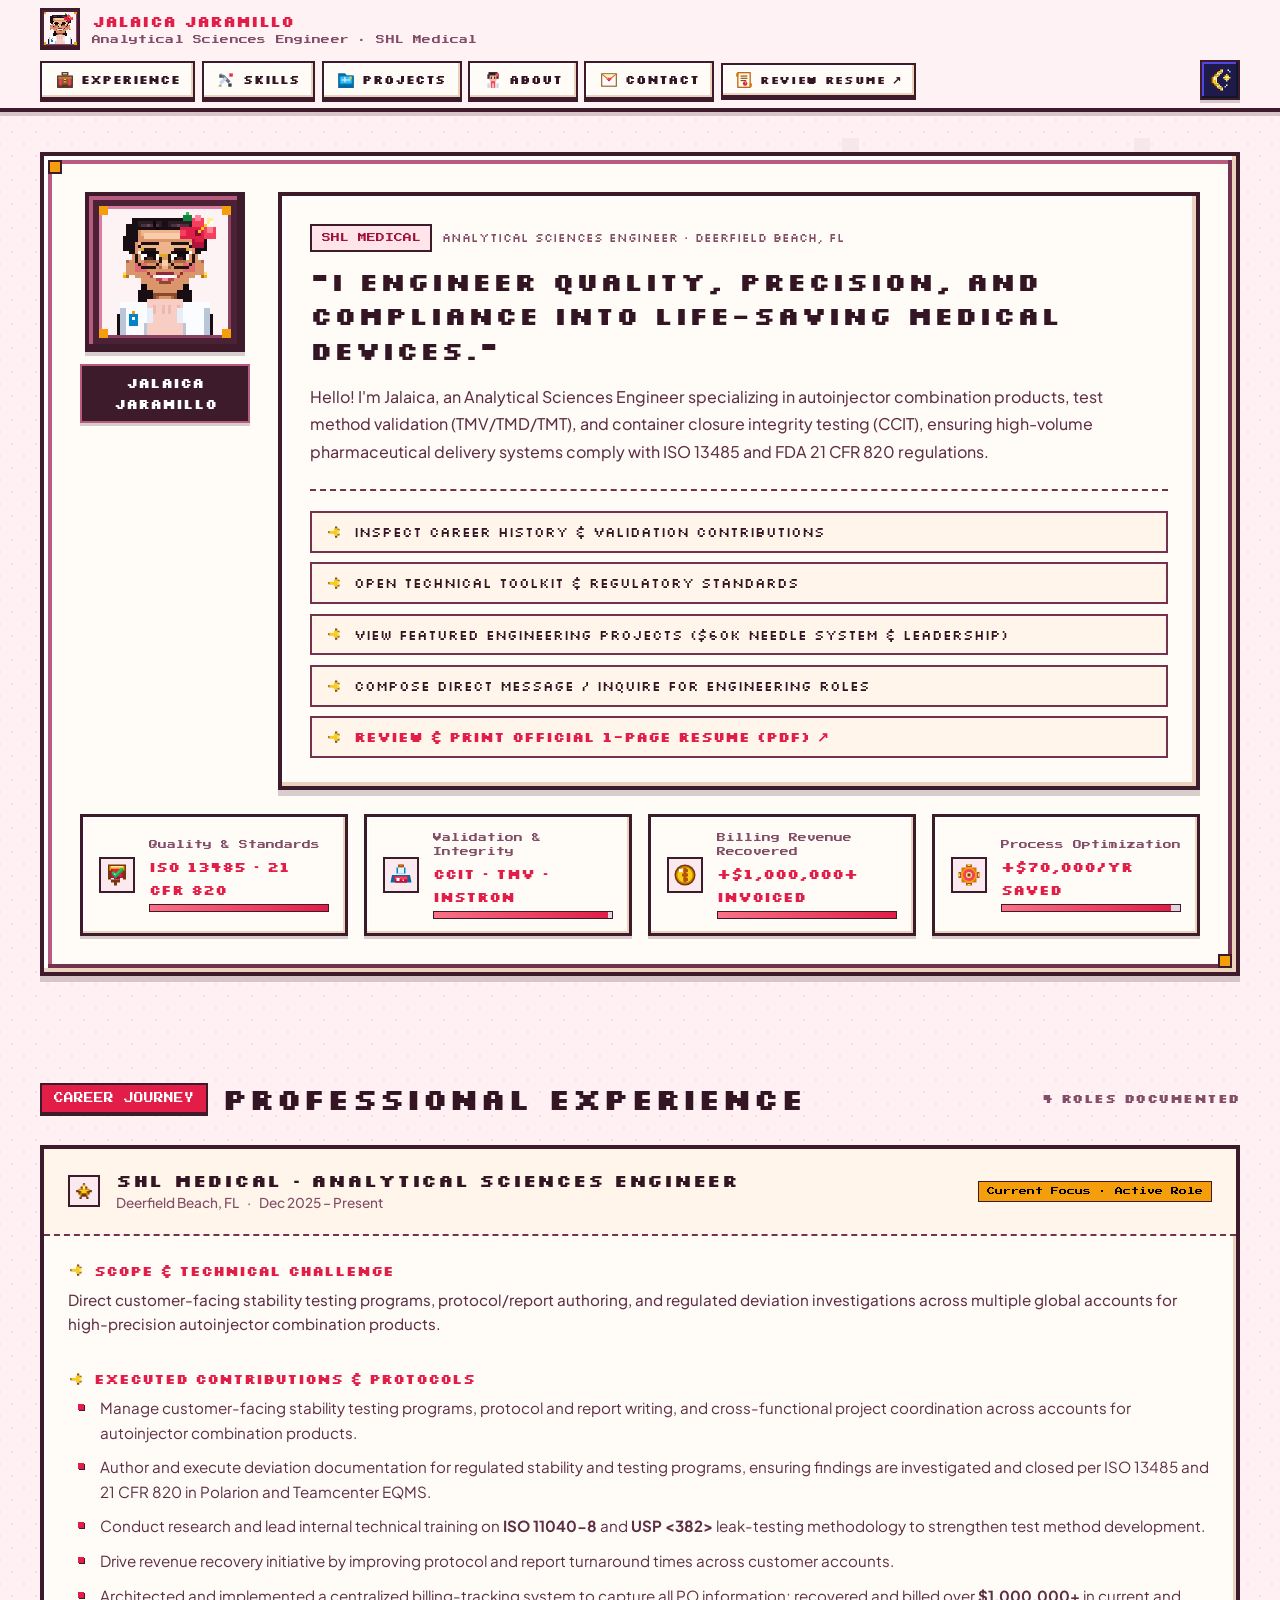
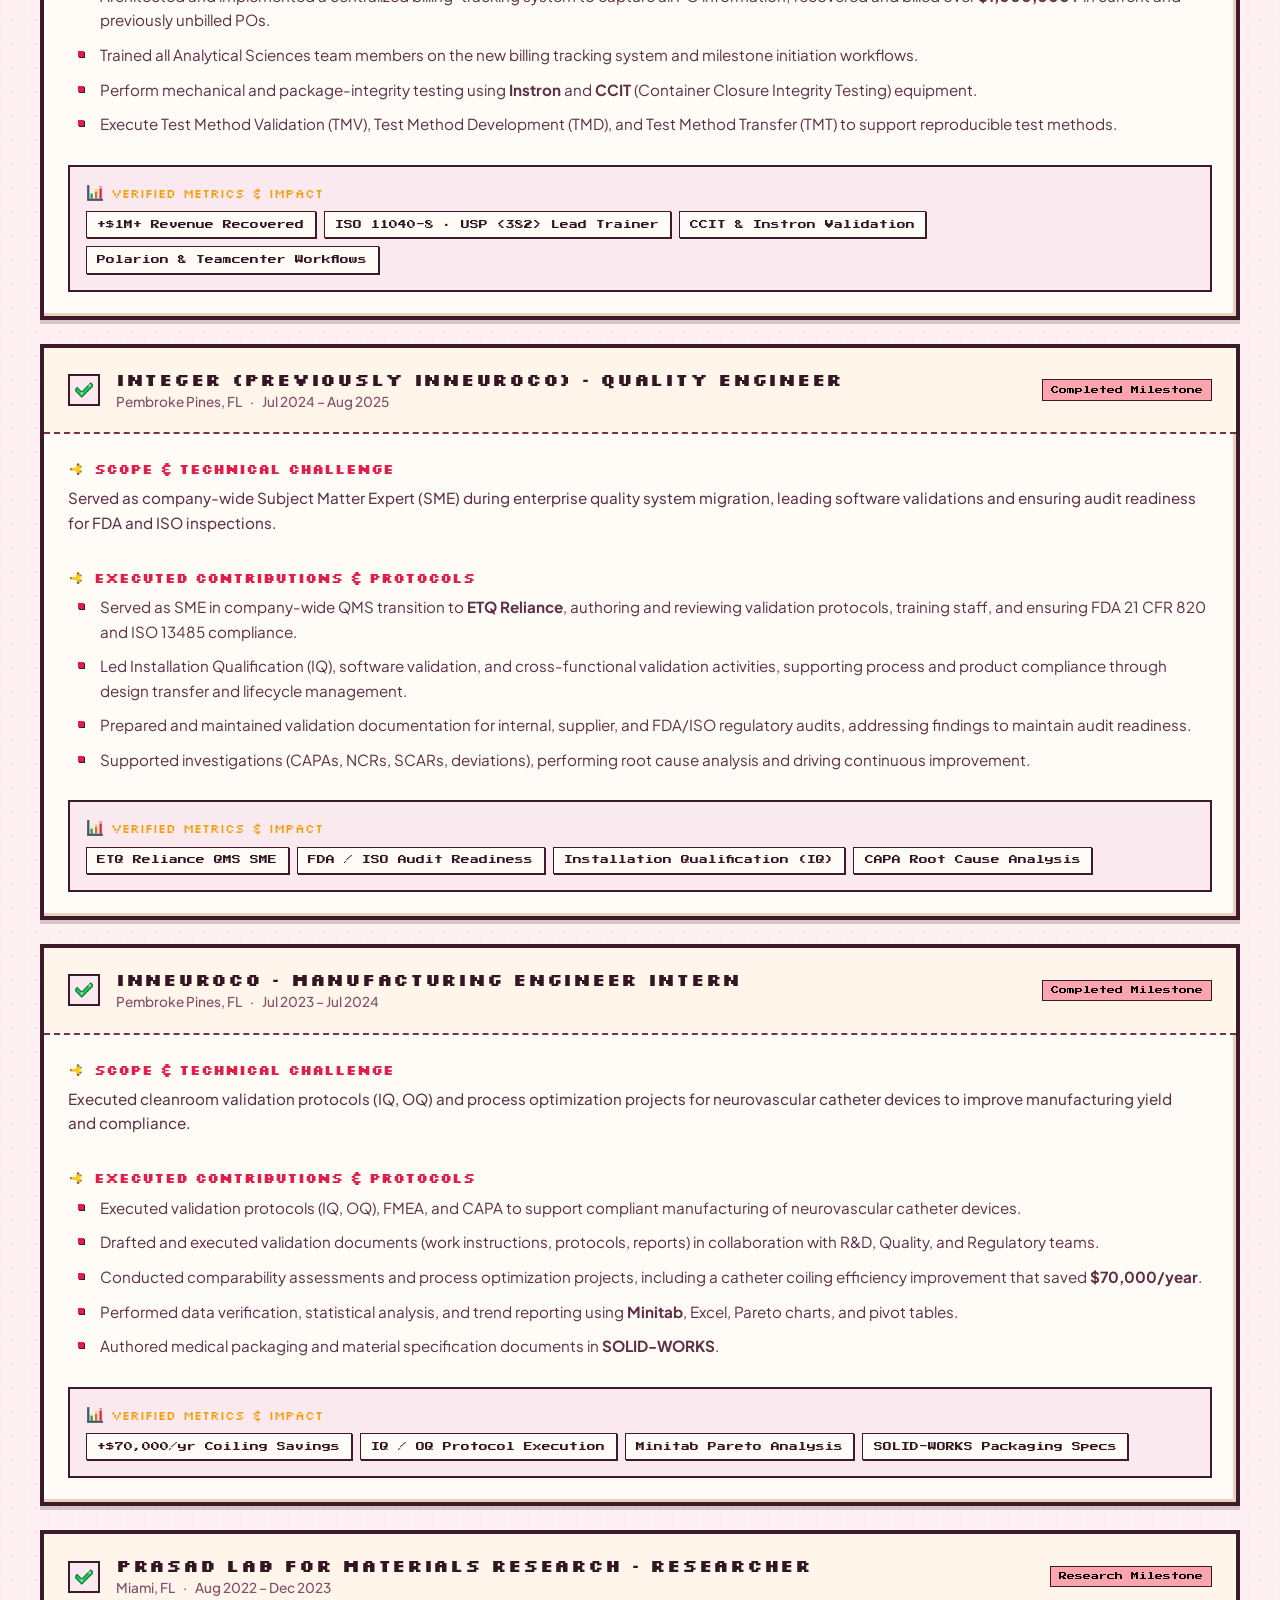
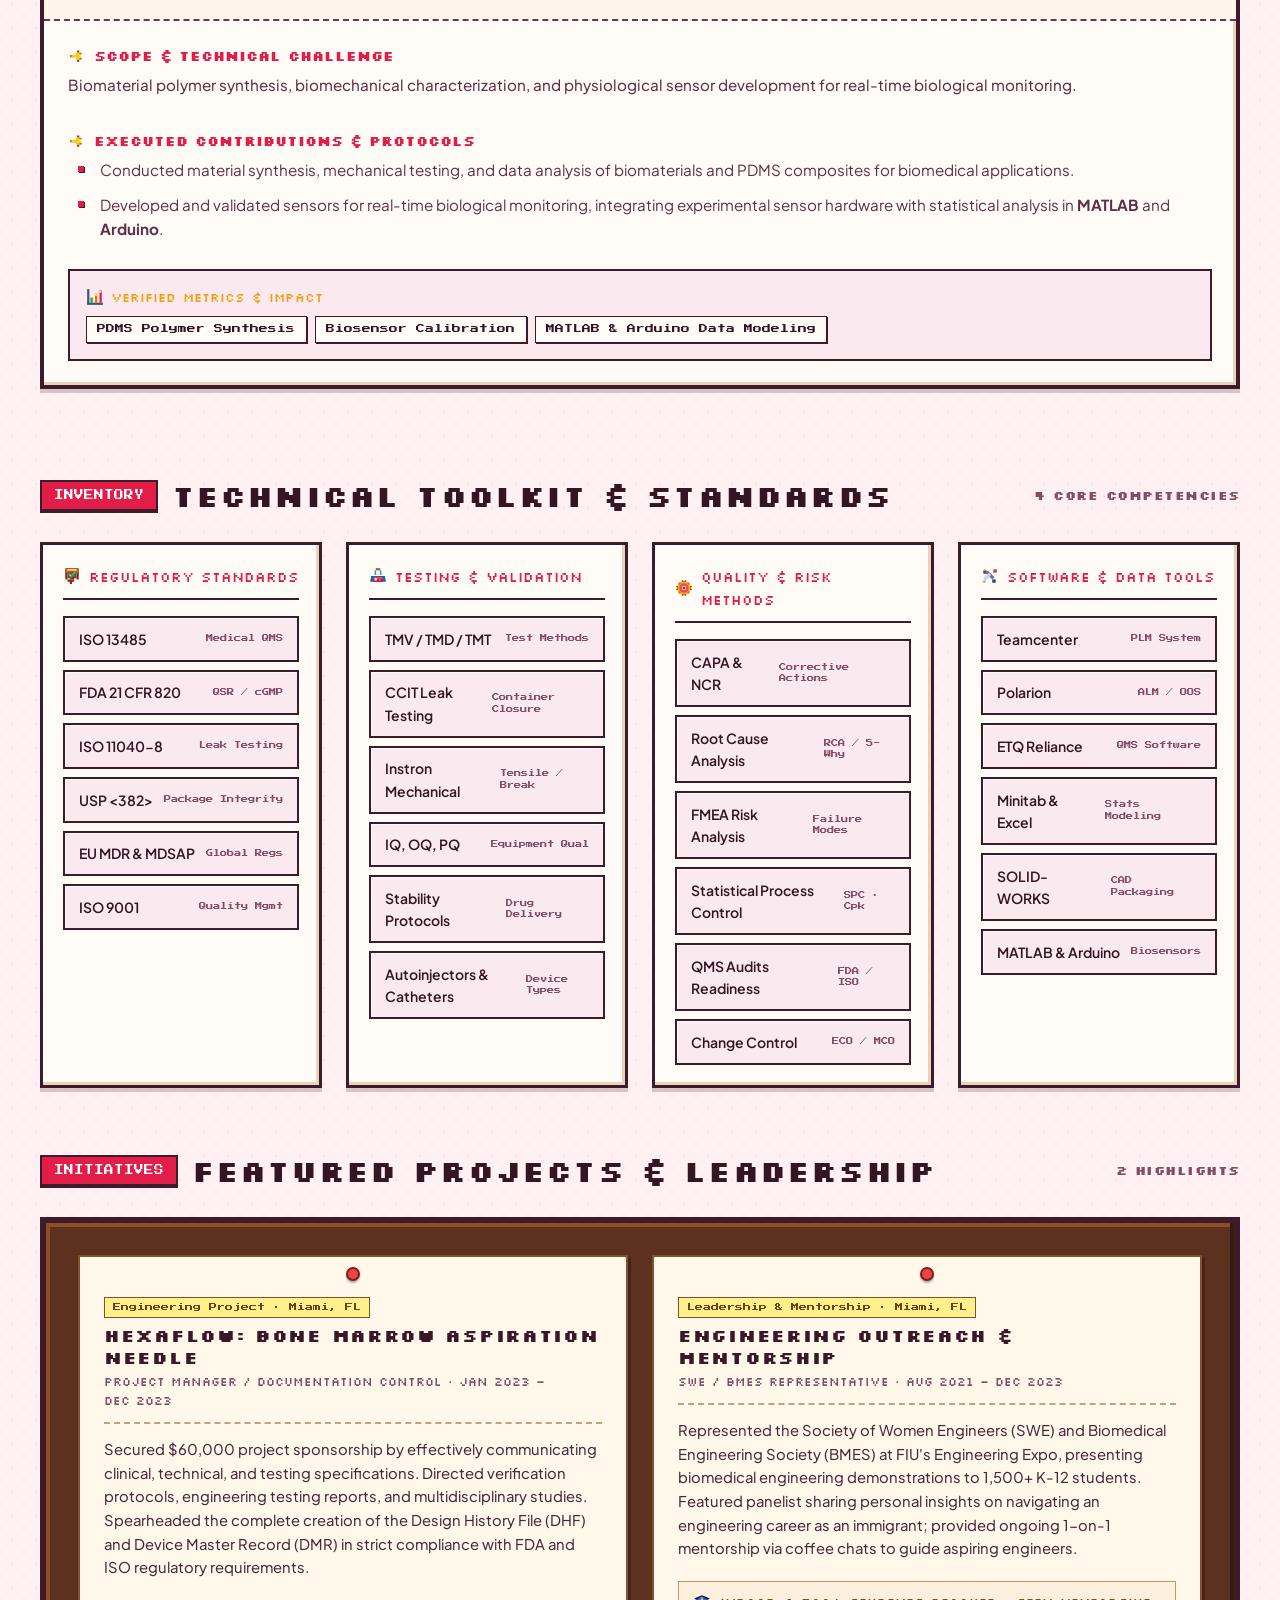
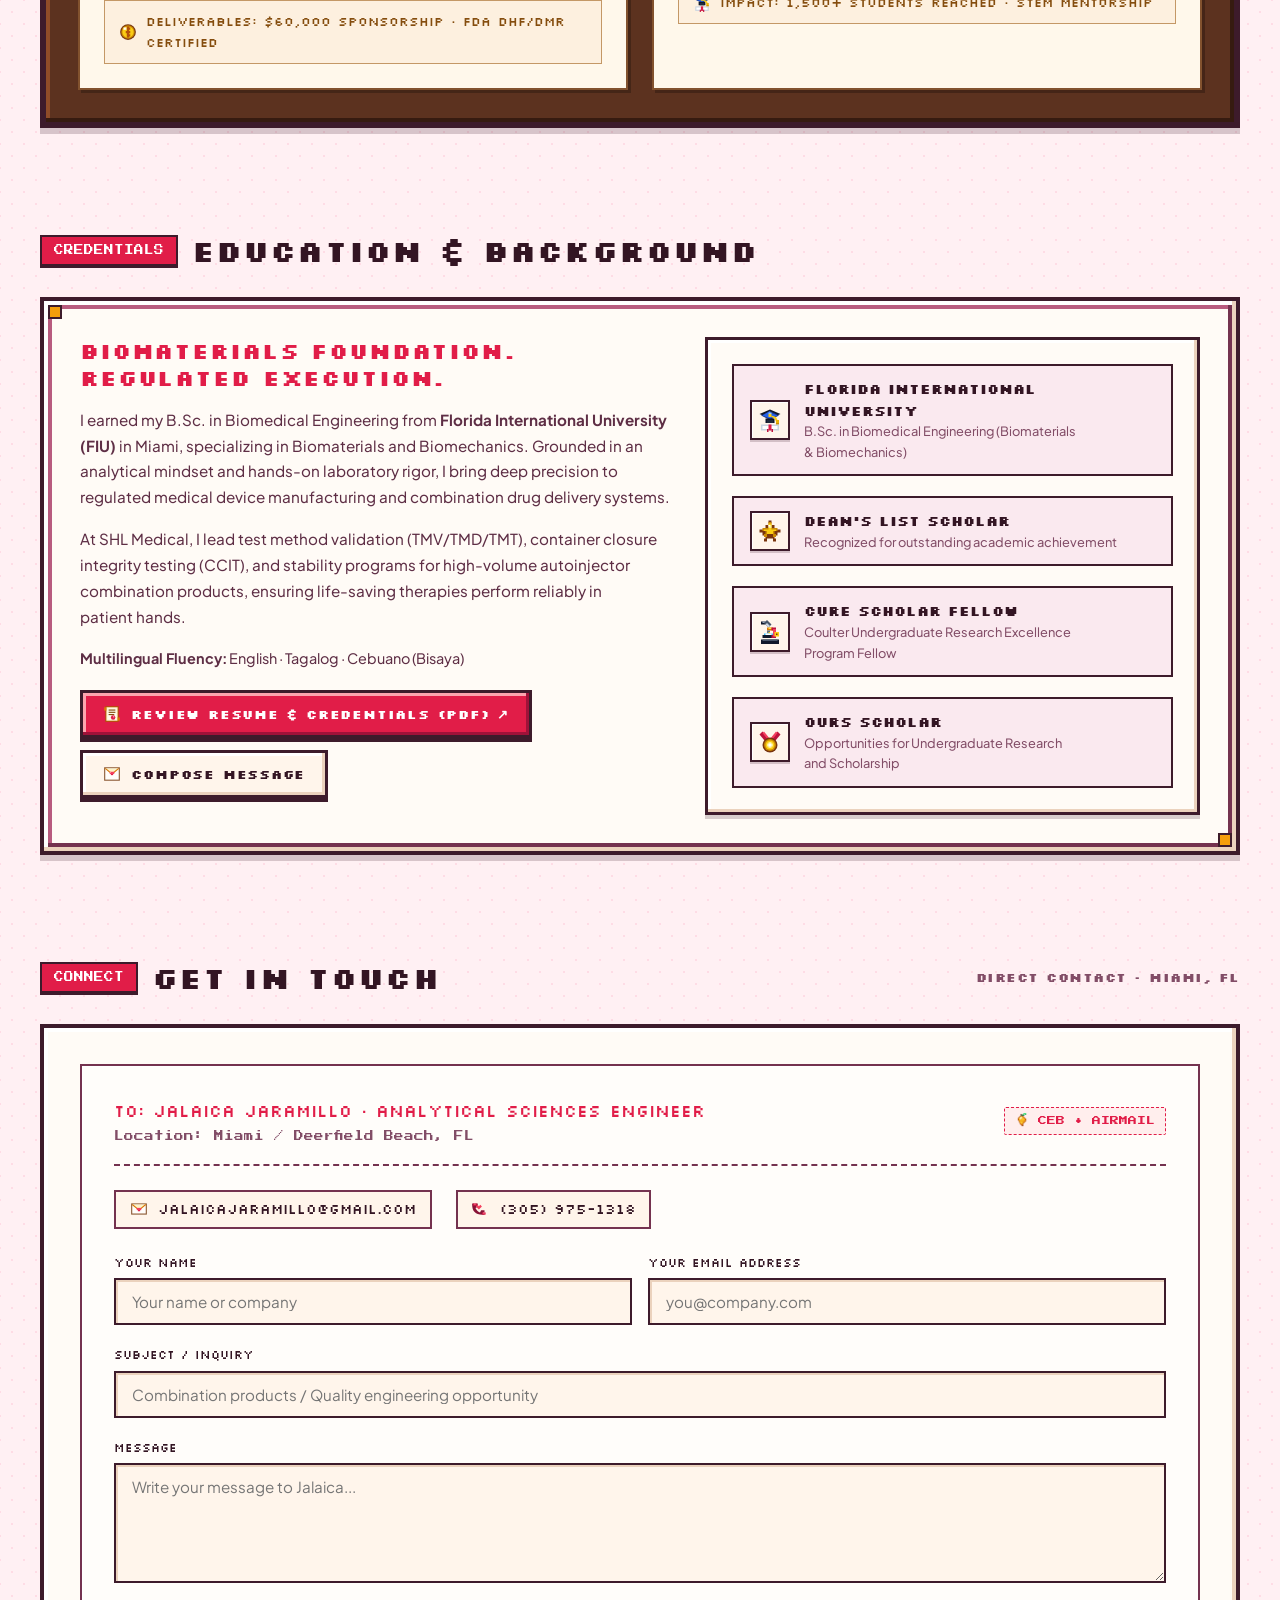
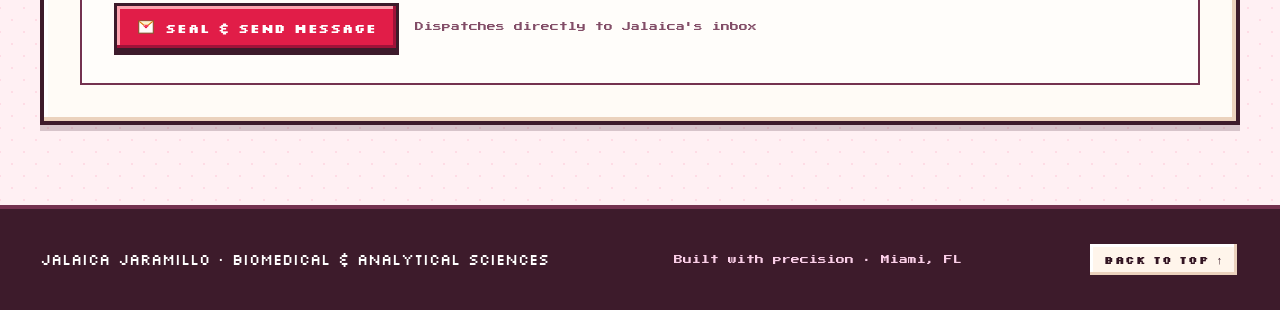
==== commit d0fa8ccf: "Integrate subtle Filipino cultural details: pixel Carabao mango airmail stamp, ambient tropical peta" ====
--- a/index.html
+++ b/index.html
@@ -14,8 +14,55 @@
     <script src="assets/js/main.js" defer></script>
 </head>
 <body>
-    <!-- Floating cherry blossom petals -->
+    <!-- Floating ambient tropical petals -->
     <div class="petals-container" aria-hidden="true" id="petals"></div>
+
+    <!-- Subtle Background Watermark (Isolated strictly to canvas background) -->
+    <div class="bg-backdrop-art" aria-hidden="true">
+        <svg class="bg-sunburst" viewBox="0 0 160 160" xmlns="http://www.w3.org/2000/svg" shape-rendering="crispEdges">
+            <!-- Center Disc -->
+            <rect x="70" y="70" width="20" height="20" fill="currentColor" />
+            <rect x="66" y="74" width="28" height="12" fill="currentColor" />
+            <rect x="74" y="66" width="12" height="28" fill="currentColor" />
+            <!-- 8 Ray Clusters (Central ray flanked by 2 smaller rays) -->
+            <!-- North -->
+            <rect x="78" y="44" width="4" height="20" fill="currentColor" />
+            <rect x="74" y="50" width="3" height="12" fill="currentColor" />
+            <rect x="83" y="50" width="3" height="12" fill="currentColor" />
+            <!-- South -->
+            <rect x="78" y="96" width="4" height="20" fill="currentColor" />
+            <rect x="74" y="98" width="3" height="12" fill="currentColor" />
+            <rect x="83" y="98" width="3" height="12" fill="currentColor" />
+            <!-- West -->
+            <rect x="44" y="78" width="20" height="4" fill="currentColor" />
+            <rect x="50" y="74" width="12" height="3" fill="currentColor" />
+            <rect x="50" y="83" width="12" height="3" fill="currentColor" />
+            <!-- East -->
+            <rect x="96" y="78" width="20" height="4" fill="currentColor" />
+            <rect x="98" y="74" width="12" height="3" fill="currentColor" />
+            <rect x="98" y="83" width="12" height="3" fill="currentColor" />
+            <!-- North-West -->
+            <rect x="52" y="52" width="12" height="12" fill="currentColor" />
+            <rect x="48" y="58" width="4" height="4" fill="currentColor" />
+            <rect x="58" y="48" width="4" height="4" fill="currentColor" />
+            <!-- North-East -->
+            <rect x="96" y="52" width="12" height="12" fill="currentColor" />
+            <rect x="108" y="58" width="4" height="4" fill="currentColor" />
+            <rect x="98" y="48" width="4" height="4" fill="currentColor" />
+            <!-- South-West -->
+            <rect x="52" y="96" width="12" height="12" fill="currentColor" />
+            <rect x="48" y="98" width="4" height="4" fill="currentColor" />
+            <rect x="58" y="108" width="4" height="4" fill="currentColor" />
+            <!-- South-East -->
+            <rect x="96" y="96" width="12" height="12" fill="currentColor" />
+            <rect x="108" y="98" width="4" height="4" fill="currentColor" />
+            <rect x="98" y="108" width="4" height="4" fill="currentColor" />
+            <!-- 3 Corner Pixel Stars -->
+            <rect x="24" y="24" width="6" height="6" fill="currentColor" />
+            <rect x="130" y="24" width="6" height="6" fill="currentColor" />
+            <rect x="77" y="136" width="6" height="6" fill="currentColor" />
+        </svg>
+    </div>
 
     <!-- Pixel Art Icon Symbol Sprite (Full-Color Stardew Valley Palette) -->
     <svg xmlns="http://www.w3.org/2000/svg" style="display:none;" aria-hidden="true" shape-rendering="crispEdges">
@@ -396,16 +443,51 @@
                 <rect x="12" y="3" width="1" height="1" fill="#ffffff"/>
             </symbol>
 
-            <!-- 22. Cebu Golden Carabao Mango -->
+            <!-- 22. Philippine Carabao Mango (Cebu Golden Mango) -->
             <symbol id="px-mango" viewBox="0 0 16 16">
-                <rect x="7" y="1" width="2" height="3" fill="#5c2d16"/>
-                <rect x="9" y="1" width="3" height="2" fill="#15803d"/>
-                <rect x="10" y="0" width="3" height="2" fill="#22c55e"/>
-                <path d="M6 3h4v2h2v2h2v4h-2v2h-2v1H6v-1H4v-2H3V7h1V5h2V3z" fill="#b45309"/>
-                <rect x="5" y="4" width="6" height="7" fill="#f59e0b"/>
-                <rect x="4" y="6" width="7" height="4" fill="#fbbf24"/>
-                <rect x="5" y="5" width="4" height="4" fill="#fde047"/>
-                <rect x="6" y="6" width="2" height="2" fill="#ffffff"/>
+                <!-- Slender Wood Stem -->
+                <rect x="6" y="1" width="1" height="2" fill="#452312"/>
+                <rect x="7" y="2" width="1" height="1" fill="#78350f"/>
+                <!-- Tropical Mango Leaf with vein -->
+                <rect x="9" y="0" width="3" height="1" fill="#4ade80"/>
+                <rect x="8" y="1" width="4" height="1" fill="#16a34a"/>
+                <rect x="7" y="2" width="3" height="1" fill="#15803d"/>
+                <rect x="9" y="1" width="2" height="1" fill="#86efac"/>
+
+                <!-- Philippine Carabao Mango Silhouette (Kidney / S-curve shape) -->
+                <rect x="5" y="3" width="4" height="1" fill="#92400e"/>
+                <rect x="4" y="4" width="6" height="1" fill="#b45309"/>
+                <rect x="3" y="5" width="8" height="1" fill="#b45309"/>
+                <rect x="3" y="6" width="9" height="2" fill="#b45309"/>
+                <rect x="4" y="8" width="8" height="1" fill="#b45309"/>
+                <rect x="4" y="9" width="7" height="1" fill="#b45309"/>
+                <rect x="5" y="10" width="5" height="1" fill="#b45309"/>
+                <rect x="5" y="11" width="4" height="1" fill="#b45309"/>
+                <rect x="6" y="12" width="3" height="1" fill="#b45309"/>
+                <rect x="7" y="13" width="2" height="1" fill="#92400e"/>
+
+                <!-- Golden Ripe Mango Flesh (Layer 1) -->
+                <rect x="5" y="4" width="4" height="1" fill="#f59e0b"/>
+                <rect x="4" y="5" width="6" height="1" fill="#f59e0b"/>
+                <rect x="4" y="6" width="7" height="2" fill="#f59e0b"/>
+                <rect x="5" y="8" width="6" height="1" fill="#f59e0b"/>
+                <rect x="5" y="9" width="5" height="1" fill="#f59e0b"/>
+                <rect x="6" y="10" width="3" height="1" fill="#f59e0b"/>
+                <rect x="6" y="11" width="2" height="1" fill="#f59e0b"/>
+                <rect x="7" y="12" width="1" height="1" fill="#d97706"/>
+
+                <!-- Luminous Canary Yellow (Layer 2) -->
+                <rect x="6" y="4" width="2" height="1" fill="#fde047"/>
+                <rect x="5" y="5" width="4" height="1" fill="#fde047"/>
+                <rect x="5" y="6" width="5" height="2" fill="#fbbf24"/>
+                <rect x="5" y="8" width="4" height="1" fill="#fbbf24"/>
+                <rect x="5" y="9" width="3" height="1" fill="#fbbf24"/>
+                <rect x="6" y="10" width="2" height="1" fill="#fde047"/>
+
+                <!-- Juicy Specular Gloss Highlights -->
+                <rect x="6" y="4" width="1" height="1" fill="#ffffff"/>
+                <rect x="5" y="5" width="2" height="1" fill="#ffffff"/>
+                <rect x="5" y="6" width="1" height="1" fill="#fef08a"/>
             </symbol>
         </defs>
     </svg>
@@ -468,16 +550,13 @@
                     <div class="dialogue-box">
                         <div class="dialogue-header">
                             <span class="dialogue-badge">SHL Medical</span>
-                            <span class="dialogue-badge" style="background: var(--pink-vibrant); color: #ffffff;">
-                                <svg class="pixel-icon" style="vertical-align: -2px; width: 14px; height: 14px;"><use href="#px-hibiscus"></use></svg> Cebuana Engineer
-                            </span>
                             <span class="dialogue-company">Analytical Sciences Engineer &middot; Deerfield Beach, FL</span>
                         </div>
 
                         <h1 class="dialogue-speech">"I engineer quality, precision, and compliance into life-saving medical devices."</h1>
 
                         <p class="dialogue-body">
-                            <strong>Maayong adlaw!</strong> I'm Jalaica, an Analytical Sciences Engineer originally from Cebu, Philippines, and now innovating in South Florida. I specialize in autoinjector combination products, test method validation (TMV/TMD/TMT), and container closure integrity testing (CCIT), ensuring high-volume pharmaceutical delivery systems comply with ISO 13485 and FDA 21 CFR 820 regulations.
+                            Hello! I'm Jalaica, an Analytical Sciences Engineer specializing in autoinjector combination products, test method validation (TMV/TMD/TMT), and container closure integrity testing (CCIT), ensuring high-volume pharmaceutical delivery systems comply with ISO 13485 and FDA 21 CFR 820 regulations.
                         </p>
 
                         <!-- Dialogue Response Navigation -->
@@ -918,12 +997,12 @@
                 <div class="about-columns">
                     <!-- Bio Narrative -->
                     <div>
-                        <h3 style="margin-bottom: 1rem; color: var(--pink-vibrant);">From Cebu to Combination Products: Biomaterials &amp; Regulated Innovation</h3>
+                        <h3 style="margin-bottom: 1rem; color: var(--pink-vibrant);">Biomaterials Foundation. Regulated Execution.</h3>
                         <p style="color: var(--text-secondary); margin-bottom: 1rem; line-height: 1.7;">
-                            Born and raised in <strong>Cebu, Philippines</strong>—the vibrant Queen City of the South celebrated for its craftsmanship, coastal resilience, and industrious spirit—I carried a natural curiosity for biological systems to the United States. I earned my B.Sc. in Biomedical Engineering from <strong>Florida International University (FIU)</strong> in Miami, specializing in Biomaterials and Biomechanics.
+                            I earned my B.Sc. in Biomedical Engineering from <strong>Florida International University (FIU)</strong> in Miami, specializing in Biomaterials and Biomechanics. Grounded in an analytical mindset and hands-on laboratory rigor, I bring deep precision to regulated medical device manufacturing and combination drug delivery systems.
                         </p>
                         <p style="color: var(--text-secondary); margin-bottom: 1rem; line-height: 1.7;">
-                            At SHL Medical, I lead test method validation (TMV/TMD/TMT), container closure integrity testing (CCIT), and stability programs for high-volume autoinjector combination products. Grounded in the Filipino value of <em>bayanihan</em> (collaborative community teamwork), I unite physical laboratory testing with enterprise QMS modernization to ensure life-saving devices perform flawlessly in patient hands.
+                            At SHL Medical, I lead test method validation (TMV/TMD/TMT), container closure integrity testing (CCIT), and stability programs for high-volume autoinjector combination products, ensuring life-saving therapies perform reliably in patient hands.
                         </p>
                         <p style="color: var(--text-secondary); margin-bottom: 1.25rem; line-height: 1.7; font-size: 0.9rem;">
                             <strong>Multilingual Fluency:</strong> English &middot; Tagalog &middot; Cebuano (Bisaya)
@@ -979,16 +1058,6 @@
                                 <p>Opportunities for Undergraduate Research and Scholarship</p>
                             </div>
                         </div>
-
-                        <div class="credential-item">
-                            <div class="credential-icon-box" title="Cebuano Roots & Global Communication">
-                                <svg class="pixel-icon"><use href="#px-hibiscus"></use></svg>
-                            </div>
-                            <div class="credential-text">
-                                <h4>Cebuano Heritage &amp; Roots</h4>
-                                <p>Cebu, Philippines &bull; Multilingual Global Perspective</p>
-                            </div>
-                        </div>
                     </div>
                 </div>
             </div>
@@ -1008,10 +1077,16 @@
 
             <div class="contact-wrapper">
                 <div class="contact-sheet">
-                    <div class="contact-header">
-                        <div class="contact-recipient">To: Jalaica Jaramillo &middot; Analytical Sciences Engineer</div>
-                        <div style="font-family: 'Press Start 2P', monospace; font-size: 0.6rem; color: var(--text-muted);">
-                            Location: Miami / Deerfield Beach, FL
+                    <div class="contact-header" style="display: flex; justify-content: space-between; align-items: center; flex-wrap: wrap; gap: 0.75rem;">
+                        <div>
+                            <div class="contact-recipient">To: Jalaica Jaramillo &middot; Analytical Sciences Engineer</div>
+                            <div style="font-family: 'Press Start 2P', monospace; font-size: 0.6rem; color: var(--text-muted); margin-top: 0.25rem;">
+                                Location: Miami / Deerfield Beach, FL
+                            </div>
+                        </div>
+                        <div style="display: inline-flex; align-items: center; gap: 0.45rem; border: 1.5px dashed var(--pink-vibrant); background: rgba(244, 63, 94, 0.08); padding: 0.35rem 0.65rem; font-family: 'Press Start 2P', monospace; font-size: 0.55rem; color: var(--pink-vibrant); border-radius: 2px;" title="Cebu Carabao Mango Airmail Routing Stamp">
+                            <svg class="pixel-icon" style="width: 15px; height: 15px;"><use href="#px-mango"></use></svg>
+                            <span>CEB &bull; AIRMAIL</span>
                         </div>
                     </div>
 
--- a/assets/css/styles.css
+++ b/assets/css/styles.css
@@ -1147,8 +1147,34 @@
 }
 
 /* ==========================================================================
-   FLOATING PIXEL PETALS
+   BACKGROUND AMBIENCE (ISOLATED TO CANVAS BACKGROUND)
    ========================================================================== */
+
+/* Subtle Fixed Celestial Background Watermark */
+.bg-backdrop-art {
+  position: fixed;
+  top: 8%;
+  right: 5%;
+  width: 440px;
+  height: 440px;
+  max-width: 55vw;
+  max-height: 55vw;
+  pointer-events: none;
+  z-index: 0;
+  opacity: 0.038;
+  color: var(--wood-dark);
+  transition: opacity 0.3s ease;
+}
+
+[data-theme="dark"] .bg-backdrop-art {
+  opacity: 0.055;
+  color: #fde047;
+}
+
+.bg-backdrop-art svg {
+  width: 100%;
+  height: 100%;
+}
 
 .petals-container {
   position: fixed;
@@ -1169,23 +1195,33 @@
   animation: fall 12s linear infinite;
 }
 
+/* Tropical Hibiscus (Gumamela) Petal */
 .petal.petal-hibiscus {
   background: radial-gradient(circle at 30% 30%, #fb7185 0%, #e11d48 70%, #9f1239 100%);
   border-radius: 14px 4px 14px 4px;
-  opacity: 0.75;
-}
-
+  opacity: 0.7;
+}
+
+/* Philippine National Flower Sampaguita (White Jasmine with warm stamen glow) */
 .petal.petal-sampaguita {
-  background: radial-gradient(circle at 40% 40%, #ffffff 50%, #fef08a 100%);
-  border-radius: 12px 12px 1px 12px;
-  box-shadow: 0 0 4px rgba(254, 240, 138, 0.4);
+  background: radial-gradient(circle at 40% 40%, #ffffff 55%, #fef08a 100%);
+  border-radius: 12px 12px 2px 12px;
+  box-shadow: 0 0 5px rgba(254, 240, 138, 0.45);
   opacity: 0.8;
+}
+
+/* Tropical Golden Sun Sparkle / Warm Breeze Drift */
+.petal.petal-gold-drift {
+  background: radial-gradient(circle at 50% 50%, #fef08a 20%, #f59e0b 90%);
+  border-radius: 2px;
+  box-shadow: 0 0 6px rgba(245, 158, 11, 0.5);
+  opacity: 0.65;
 }
 
 .petal.petal-sakura {
   background: #ffb7cb;
   border-radius: 12px 1px 12px 1px;
-  opacity: 0.65;
+  opacity: 0.6;
 }
 
 @keyframes fall {
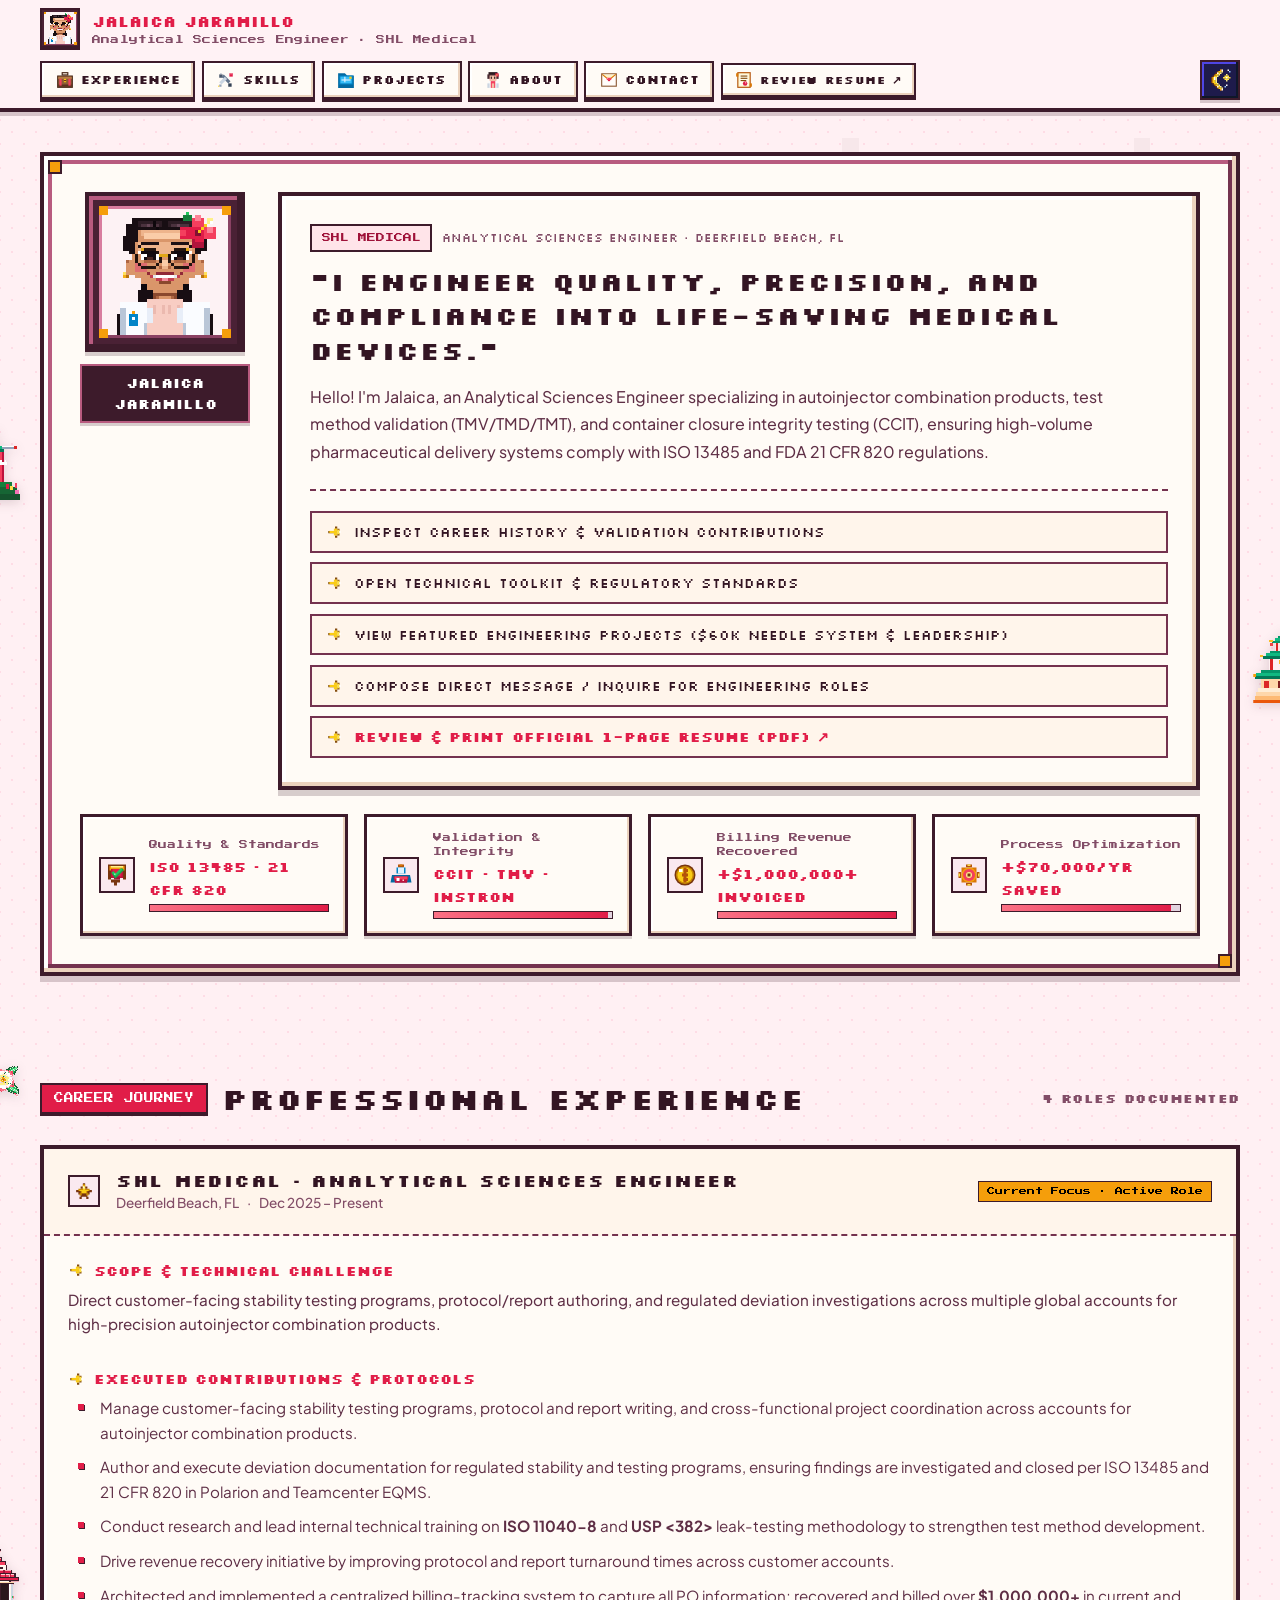
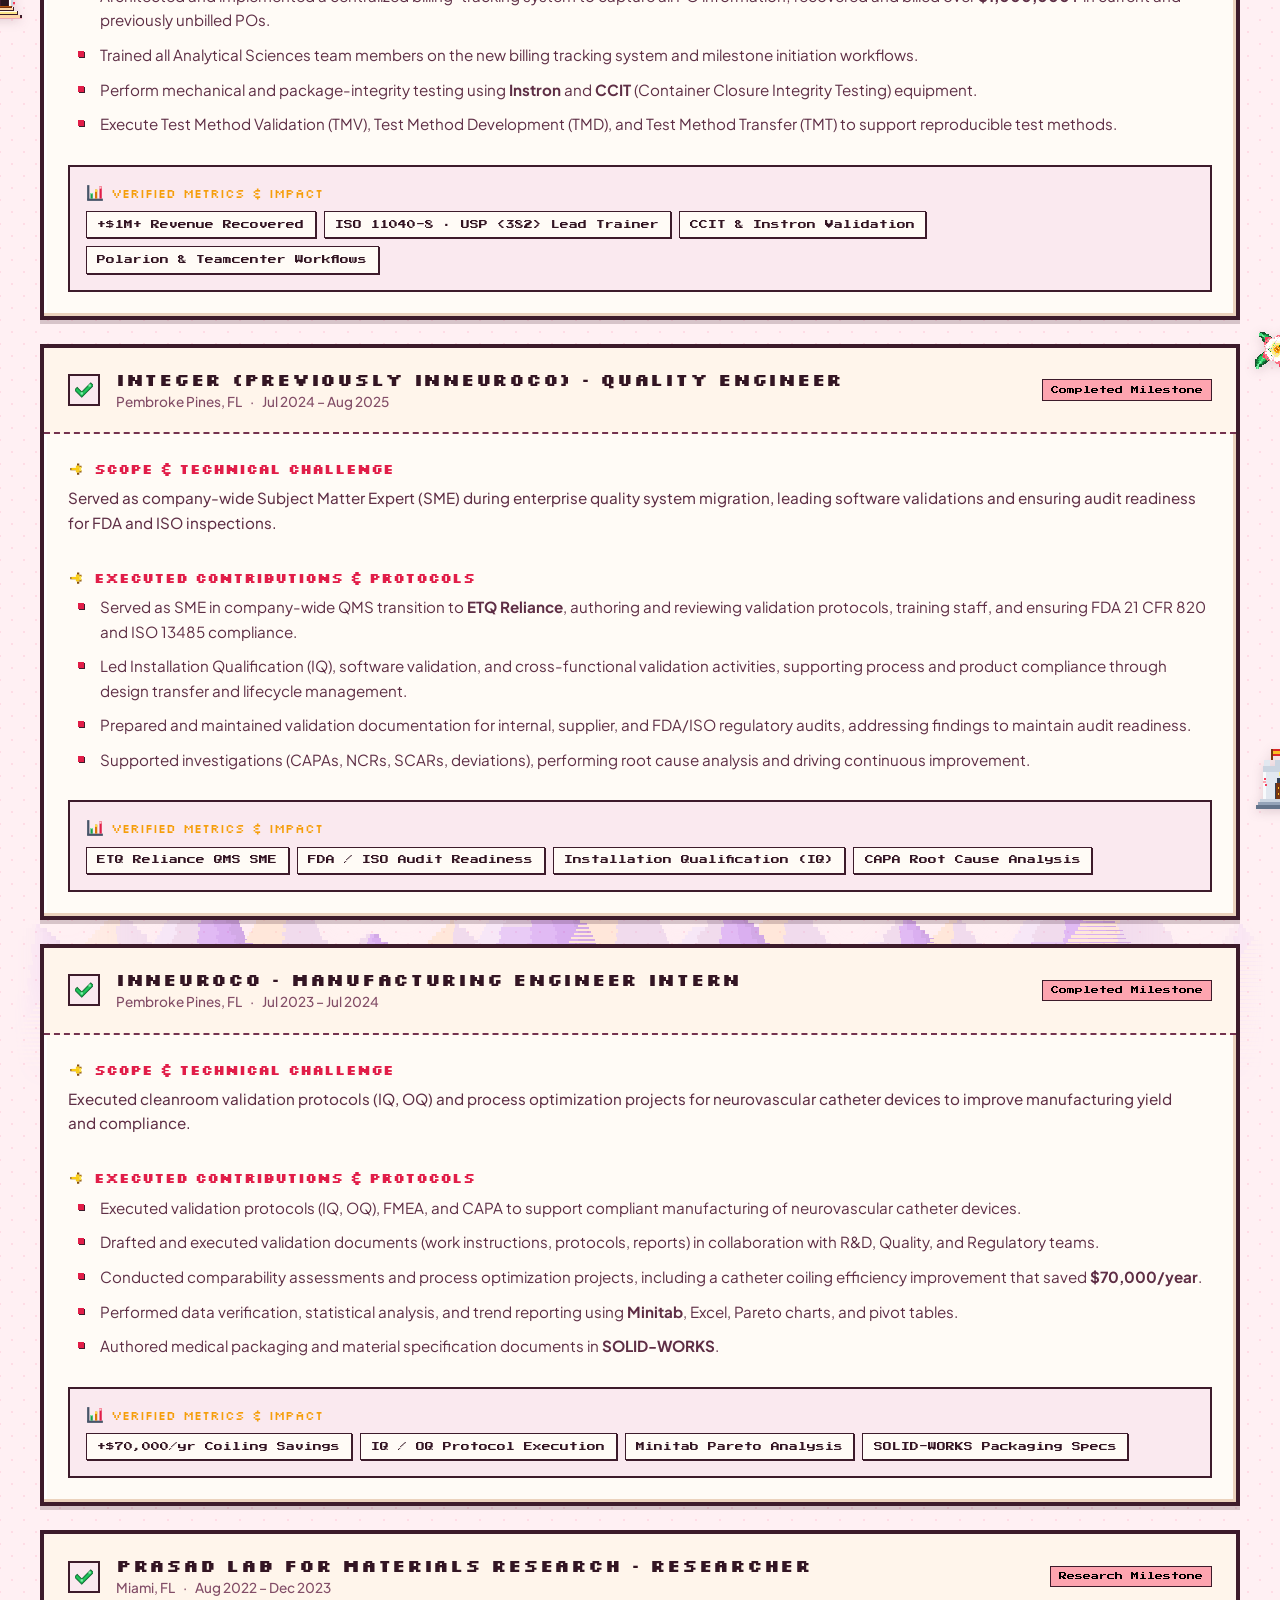
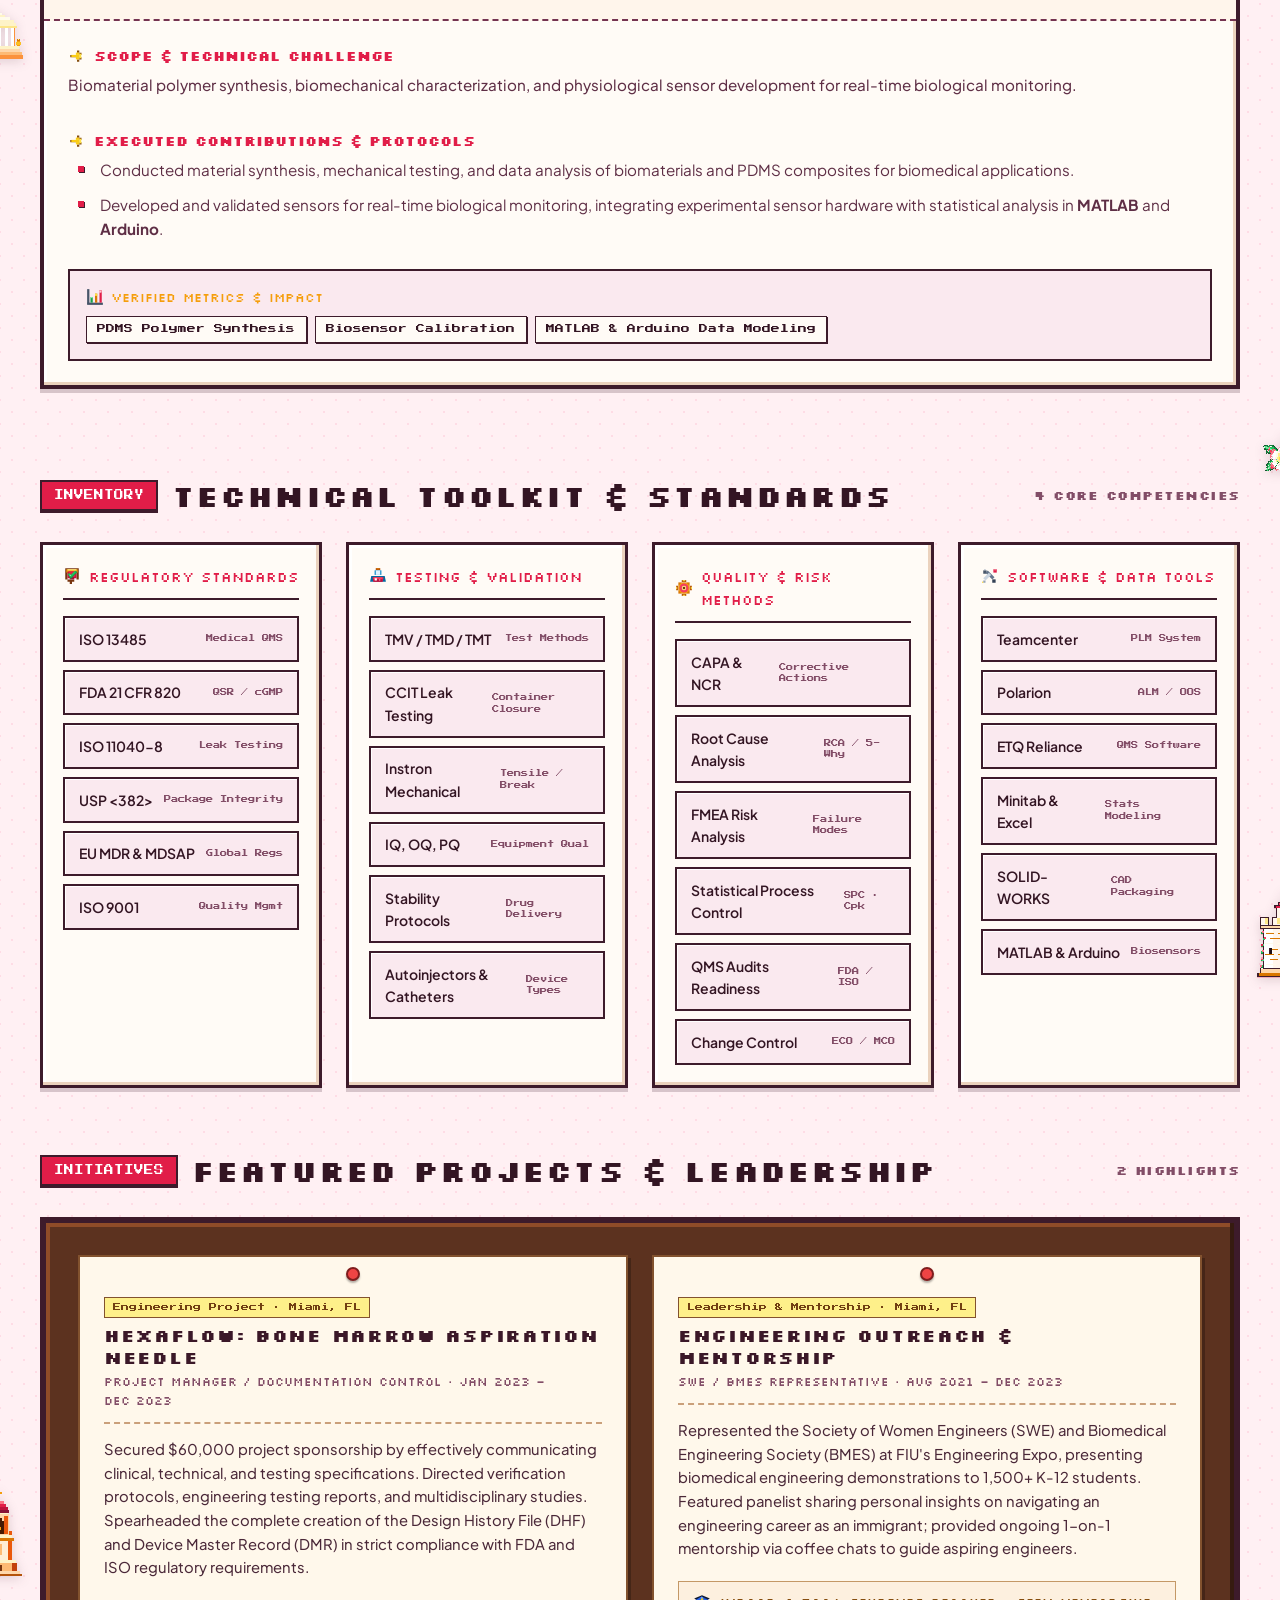
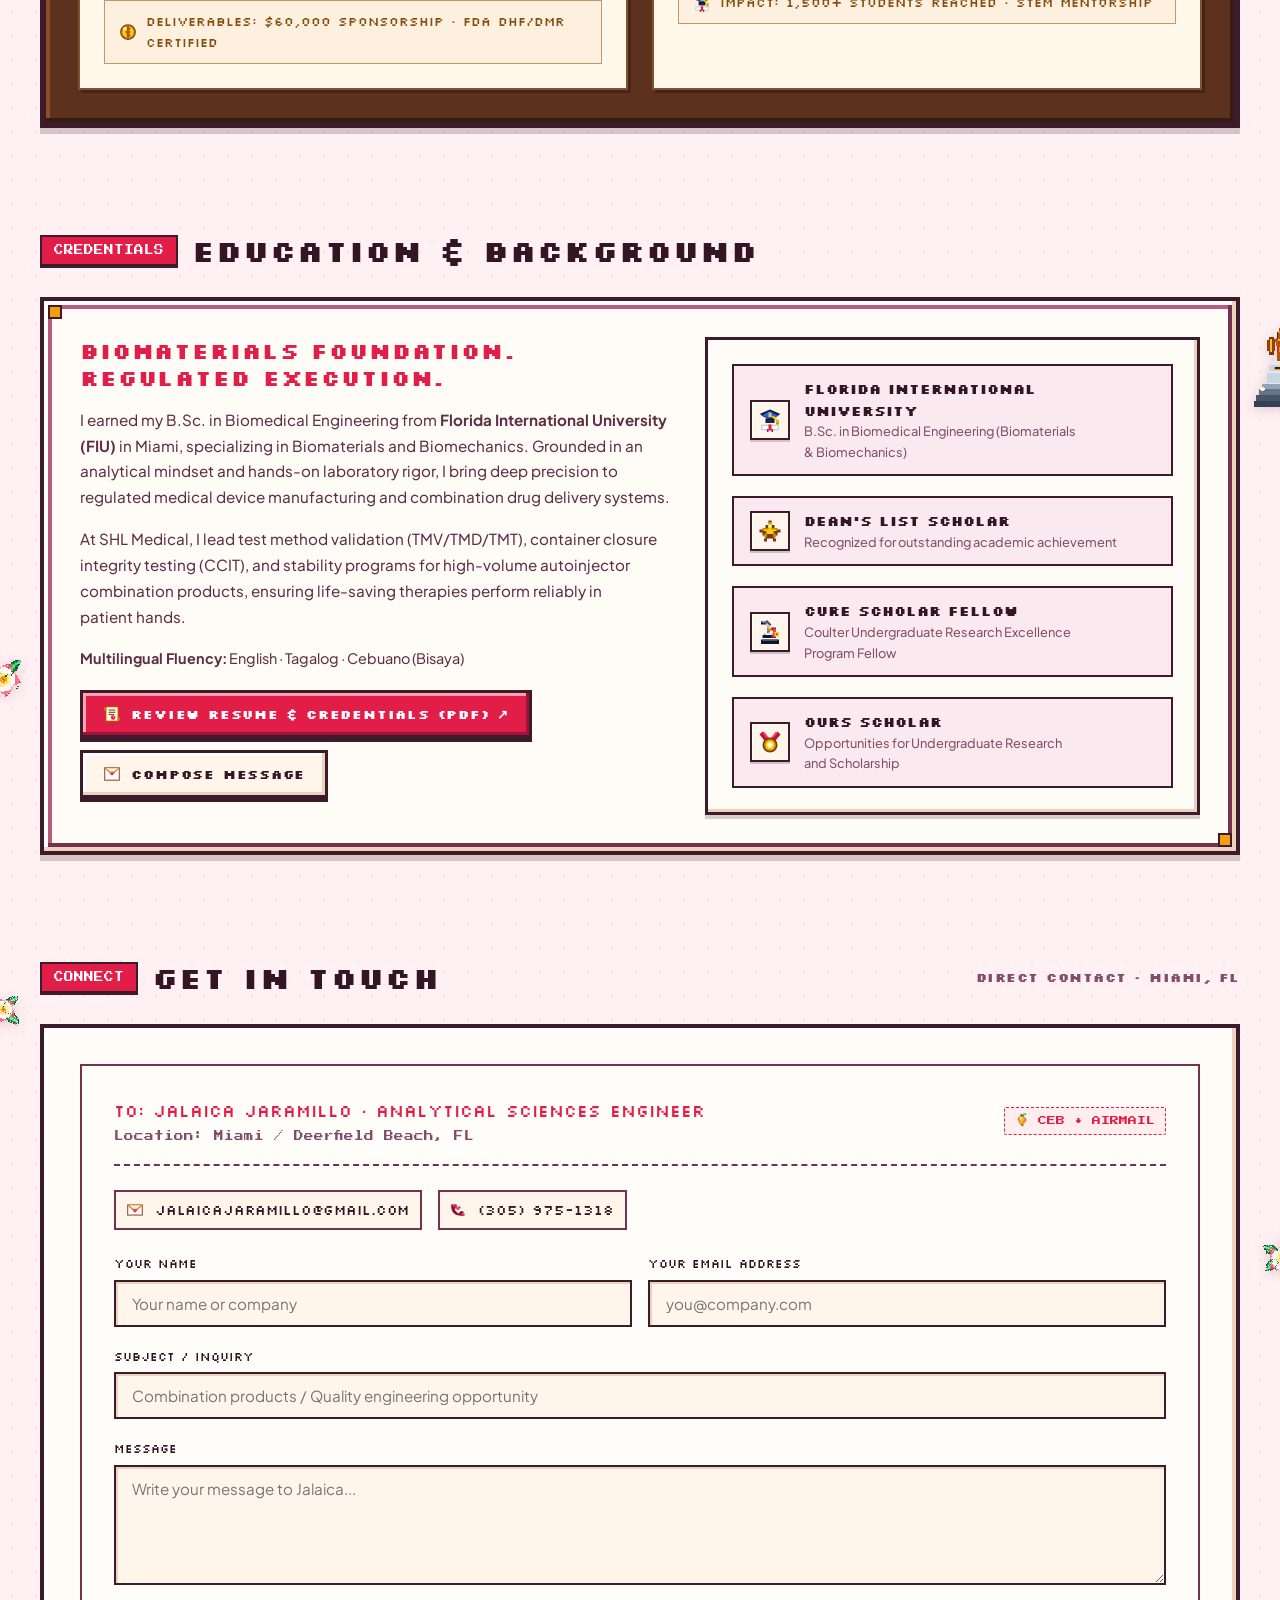
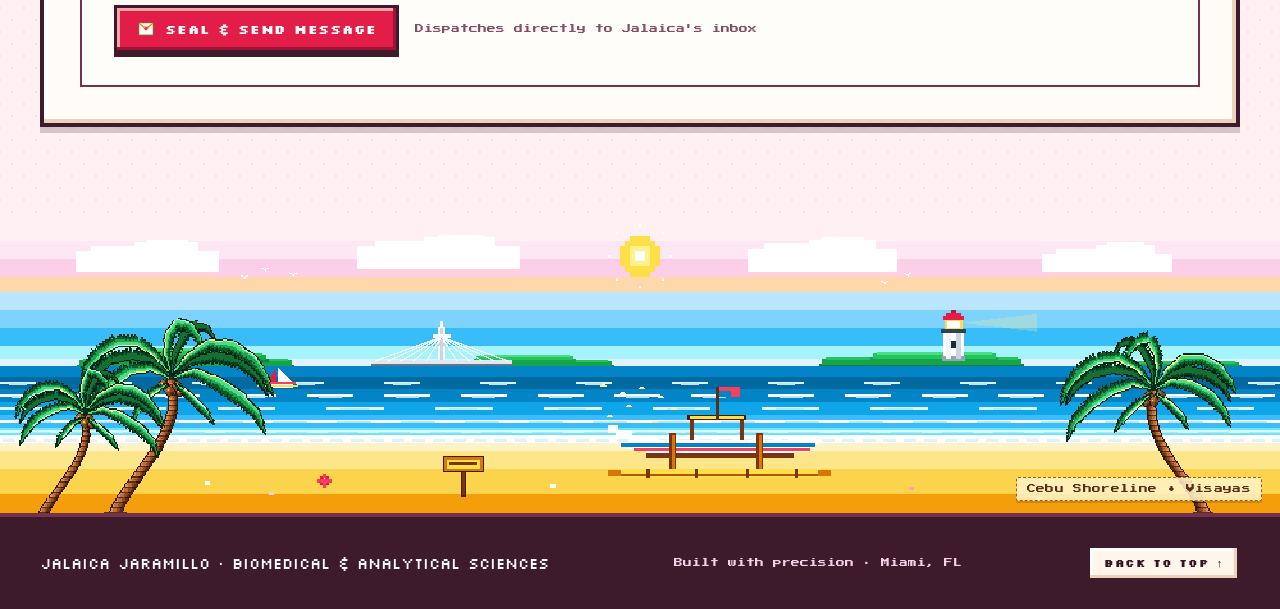
==== commit 8e669c3a: "Add Cebuano pixel art landmarks, beach footer, plumeria botanicals, and mobile responsive navigation" ====
--- a/index.html
+++ b/index.html
@@ -17,9 +17,74 @@
     <!-- Floating ambient tropical petals -->
     <div class="petals-container" aria-hidden="true" id="petals"></div>
 
-    <!-- Subtle Background Watermark (Isolated strictly to canvas background) -->
-    <div class="bg-backdrop-art" aria-hidden="true">
-        <svg class="bg-sunburst" viewBox="0 0 160 160" xmlns="http://www.w3.org/2000/svg" shape-rendering="crispEdges">
+    <!-- Subtle Background Cebuano Scenery & Watermarks (Strictly isolated to page backdrop) -->
+    <div class="site-bg-scenery" aria-hidden="true">
+        <!-- 1. Upper Sky Drifting Clouds -->
+        <div class="bg-cloud bg-cloud-1"></div>
+        <div class="bg-cloud bg-cloud-2"></div>
+        <div class="bg-cloud bg-cloud-3"></div>
+
+        <!-- 2. Scattered Background Landmarks & Plumerias (Non-highlightable, ambient backdrop) -->
+        <!-- Hero Section Margin Scenery -->
+        <div class="bg-scenic-item bg-scenic-left scenic-sirao float-subtle-1">
+            <img src="assets/img/cebu-sirao-windmill.svg" alt="" width="72" height="91" loading="lazy">
+        </div>
+        <div class="bg-scenic-item bg-scenic-right scenic-taoist float-subtle-2">
+            <img src="assets/img/cebu-taoist-temple.svg" alt="" width="70" height="90" loading="lazy">
+        </div>
+        <div class="bg-scenic-item bg-scenic-left scenic-plum-1 float-subtle-3">
+            <img src="assets/img/cebu-plumeria-cluster.svg" alt="" width="82" height="65" loading="lazy">
+        </div>
+
+        <!-- Experience Section Margin Scenery -->
+        <div class="bg-scenic-item bg-scenic-left scenic-magellan float-subtle-4">
+            <img src="assets/img/cebu-magellans-cross.svg" alt="" width="72" height="86" loading="lazy">
+        </div>
+        <div class="bg-scenic-item bg-scenic-right scenic-plum-2 float-subtle-1">
+            <img src="assets/img/cebu-plumeria.svg" alt="" width="58" height="58" loading="lazy">
+        </div>
+        <div class="bg-scenic-item bg-scenic-right scenic-fort-san-pedro float-subtle-3">
+            <img src="assets/img/cebu-fort-san-pedro.svg" alt="" width="72" height="79" loading="lazy">
+        </div>
+
+        <!-- Osmeña Peak Jagged Karst Hills (Blended softly behind Experience) -->
+        <div class="bg-osmena-ridge">
+            <img src="assets/img/cebu-osmena-peaks.svg" alt="" width="1200" height="260" loading="lazy">
+        </div>
+
+        <!-- Skills Section Margin Scenery -->
+        <div class="bg-scenic-item bg-scenic-left scenic-temple-leah float-subtle-2">
+            <img src="assets/img/cebu-temple-of-leah.svg" alt="" width="74" height="67" loading="lazy">
+        </div>
+        <div class="bg-scenic-item bg-scenic-right scenic-plum-3 float-subtle-4">
+            <img src="assets/img/cebu-plumeria-cluster.svg" alt="" width="82" height="65" loading="lazy">
+        </div>
+        <div class="bg-scenic-item bg-scenic-right scenic-baluarte float-subtle-1">
+            <img src="assets/img/cebu-baluarte.svg" alt="" width="70" height="106" loading="lazy">
+        </div>
+
+        <!-- Projects Section Margin Scenery -->
+        <div class="bg-scenic-item bg-scenic-left scenic-basilica float-subtle-3">
+            <img src="assets/img/cebu-basilica-tower.svg" alt="" width="68" height="104" loading="lazy">
+        </div>
+        <div class="bg-scenic-item bg-scenic-right scenic-lapulapu float-subtle-2">
+            <img src="assets/img/cebu-lapulapu.svg" alt="" width="64" height="98" loading="lazy">
+        </div>
+        <div class="bg-scenic-item bg-scenic-left scenic-plum-4 float-subtle-1">
+            <img src="assets/img/cebu-plumeria.svg" alt="" width="58" height="58" loading="lazy">
+        </div>
+
+        <!-- About Section Margin Scenery -->
+        <div class="bg-scenic-item bg-scenic-left scenic-plum-5 float-subtle-4">
+            <img src="assets/img/cebu-plumeria-cluster.svg" alt="" width="82" height="65" loading="lazy">
+        </div>
+        <div class="bg-scenic-item bg-scenic-right scenic-plum-6 float-subtle-3">
+            <img src="assets/img/cebu-plumeria-cluster.svg" alt="" width="82" height="65" loading="lazy">
+        </div>
+
+        <!-- 5. Top Celestial Sunburst Watermark -->
+        <div class="bg-backdrop-art">
+            <svg class="bg-sunburst" viewBox="0 0 160 160" xmlns="http://www.w3.org/2000/svg" shape-rendering="crispEdges">
             <!-- Center Disc -->
             <rect x="70" y="70" width="20" height="20" fill="currentColor" />
             <rect x="66" y="74" width="28" height="12" fill="currentColor" />
@@ -62,6 +127,7 @@
             <rect x="130" y="24" width="6" height="6" fill="currentColor" />
             <rect x="77" y="136" width="6" height="6" fill="currentColor" />
         </svg>
+        </div>
     </div>
 
     <!-- Pixel Art Icon Symbol Sprite (Full-Color Stardew Valley Palette) -->
@@ -1090,12 +1156,14 @@
                         </div>
                     </div>
 
-                    <div style="margin-bottom: 1.5rem; display: flex; gap: 1.5rem; flex-wrap: wrap;">
-                        <a href="mailto:jalaicajaramillo@gmail.com" class="choice-option" style="padding: 0.4rem 0.85rem;">
-                            <svg class="pixel-icon"><use href="#px-mail"></use></svg> jalaicajaramillo@gmail.com
+                    <div class="contact-direct-links">
+                        <a href="mailto:jalaicajaramillo@gmail.com" class="choice-option contact-choice-link">
+                            <svg class="pixel-icon" style="flex-shrink: 0;"><use href="#px-mail"></use></svg>
+                            <span class="contact-email-text">jalaicajaramillo@gmail.com</span>
                         </a>
-                        <a href="tel:+13059751318" class="choice-option" style="padding: 0.4rem 0.85rem;">
-                            <svg class="pixel-icon"><use href="#px-phone"></use></svg> (305) 975-1318
+                        <a href="tel:+13059751318" class="choice-option contact-choice-link">
+                            <svg class="pixel-icon" style="flex-shrink: 0;"><use href="#px-phone"></use></svg>
+                            <span>(305) 975-1318</span>
                         </a>
                     </div>
 
@@ -1136,18 +1204,29 @@
         </section>
     </main>
 
-    <!-- FOOTER -->
-    <footer style="background: var(--wood-dark); color: #ffffff; border-top: 4px solid var(--wood-mid); padding: 2rem 0; margin-top: 3rem; text-align: center;">
-        <div class="container" style="display: flex; justify-content: space-between; align-items: center; flex-wrap: wrap; gap: 1rem;">
-            <div style="font-family: 'Silkscreen', monospace; font-size: 0.95rem;">
-                Jalaica Jaramillo &middot; Biomedical &amp; Analytical Sciences
+    <!-- CEBU BEACH FOOTER SCENIC -->
+    <footer class="cebu-beach-footer" id="footer">
+        <!-- Panoramic Pixel Art Cebu Beach Scene (Bantayan & Mactan Shoreline) -->
+        <div class="beach-panorama-wrapper" aria-hidden="true">
+            <img src="assets/img/cebu-beach-footer.svg" alt="Pixel Art Cebu Beach Scene with Leaning Coconut Palms and Visayan Outrigger Bangka Boat" class="cebu-beach-img" width="1000" height="220" loading="lazy">
+            <div class="beach-caption-tag" title="Central Visayas Coastline, Cebu">
+                <span>Cebu Shoreline &bull; Visayas</span>
             </div>
-            <div style="font-family: 'Press Start 2P', monospace; font-size: 0.55rem; color: #fbcfe8;">
-                Built with precision &middot; Miami, FL
+        </div>
+
+        <!-- Footer Navigation / Credits Bar -->
+        <div class="footer-bar">
+            <div class="container footer-bar-inner">
+                <div class="footer-brand">
+                    Jalaica Jaramillo &middot; Biomedical &amp; Analytical Sciences
+                </div>
+                <div class="footer-note">
+                    Built with precision &middot; Miami, FL
+                </div>
+                <a href="#home" class="pixel-btn pixel-btn-secondary footer-top-btn">
+                    Back to Top ↑
+                </a>
             </div>
-            <a href="#home" class="pixel-btn pixel-btn-secondary" style="font-size: 0.7rem; padding: 0.4rem 0.85rem;">
-                Back to Top ↑
-            </a>
         </div>
     </footer>
 </body>
--- a/assets/css/styles.css
+++ b/assets/css/styles.css
@@ -301,6 +301,13 @@
   border-bottom: 4px solid var(--wood-dark);
   box-shadow: 0 4px 0 0 var(--shadow-color);
   padding: 0.5rem 0;
+  transition: transform 0.3s cubic-bezier(0.16, 1, 0.3, 1), box-shadow 0.2s ease;
+  will-change: transform;
+}
+
+.game-hud.hud-hidden {
+  transform: translateY(-120%);
+  box-shadow: none;
 }
 
 .hud-inner {
@@ -1111,6 +1118,28 @@
   color: var(--pink-vibrant);
 }
 
+.contact-direct-links {
+  margin-bottom: 1.5rem;
+  display: flex;
+  gap: 1rem;
+  flex-wrap: wrap;
+  max-width: 100%;
+}
+
+.contact-choice-link {
+  max-width: 100%;
+  box-sizing: border-box;
+  padding: 0.45rem 0.65rem;
+}
+
+.contact-email-text {
+  overflow-wrap: anywhere;
+  word-break: break-word;
+  font-size: clamp(0.54rem, 2.5vw, 0.85rem);
+  letter-spacing: -0.01em;
+  white-space: nowrap;
+}
+
 .form-group {
   display: grid;
   gap: 0.4rem;
@@ -1149,6 +1178,236 @@
 /* ==========================================================================
    BACKGROUND AMBIENCE (ISOLATED TO CANVAS BACKGROUND)
    ========================================================================== */
+
+/* ==========================================================================
+   SUBTLE CEBUANO BACKGROUND SCENERY (ISOLATED TO CANVAS BACKDROP)
+   ========================================================================== */
+
+.site-bg-scenery {
+  position: absolute;
+  top: 0;
+  left: 0;
+  width: 100%;
+  height: 100%;
+  pointer-events: none;
+  overflow: hidden;
+  z-index: 0;
+}
+
+/* Drifting Pixel Clouds in Upper Sky */
+.bg-cloud {
+  position: absolute;
+  height: 18px;
+  background: #ffffff;
+  border-radius: 2px;
+  box-shadow: 0 4px 0 #ffd1dc;
+  opacity: 0.55;
+  image-rendering: pixelated;
+  animation: drift-cloud linear infinite;
+}
+.bg-cloud::before,
+.bg-cloud::after {
+  content: '';
+  position: absolute;
+  background: #ffffff;
+  border-radius: 2px;
+}
+.bg-cloud::before {
+  top: -8px;
+  left: 20%;
+  width: 40%;
+  height: 12px;
+}
+.bg-cloud::after {
+  top: -12px;
+  left: 45%;
+  width: 35%;
+  height: 16px;
+}
+
+.bg-cloud-1 {
+  top: 90px;
+  left: -120px;
+  width: 110px;
+  animation-duration: 75s;
+}
+.bg-cloud-2 {
+  top: 260px;
+  left: -160px;
+  width: 140px;
+  animation-duration: 95s;
+  animation-delay: -35s;
+  opacity: 0.4;
+}
+.bg-cloud-3 {
+  top: 170px;
+  left: -100px;
+  width: 85px;
+  animation-duration: 60s;
+  animation-delay: -18s;
+  opacity: 0.35;
+}
+
+@keyframes drift-cloud {
+  from {
+    transform: translateX(-180px);
+  }
+  to {
+    transform: translateX(calc(100vw + 240px));
+  }
+}
+
+/* Ambient Background Scenery Items (Non-highlightable, scattered backdrop) */
+.bg-scenic-item {
+  position: absolute;
+  pointer-events: none;
+  z-index: 0;
+  user-select: none;
+  transition: opacity 0.3s ease;
+}
+.bg-scenic-item img {
+  display: block;
+  width: 100%;
+  height: auto;
+  image-rendering: pixelated;
+  filter: drop-shadow(0 3px 6px rgba(61, 27, 43, 0.16));
+}
+
+.bg-scenic-left {
+  right: calc(50% + 600px + 18px);
+}
+.bg-scenic-right {
+  left: calc(50% + 600px + 18px);
+}
+
+/* Specific Scattered Positions */
+.scenic-sirao { top: 420px; width: 72px; }
+.scenic-taoist { top: 620px; width: 70px; }
+.scenic-plum-1 { top: 1050px; width: 82px; }
+.scenic-magellan { top: 1540px; width: 72px; }
+.scenic-plum-2 { top: 1920px; width: 58px; }
+.scenic-fort-san-pedro { top: 2340px; width: 72px; }
+
+.scenic-temple-leah { top: 3200px; width: 74px; }
+.scenic-plum-3 { top: 3620px; width: 82px; }
+.scenic-baluarte { top: 4080px; width: 70px; }
+
+.scenic-basilica { top: 4680px; width: 68px; }
+.scenic-lapulapu { top: 5120px; width: 64px; }
+.scenic-plum-4 { top: 5450px; width: 58px; }
+.scenic-plum-5 { top: 5780px; width: 82px; }
+.scenic-plum-6 { top: 6020px; width: 82px; }
+
+/* Gentle Ambient Floating Animations */
+.float-subtle-1 {
+  animation: float-landmark 5.5s ease-in-out infinite alternate;
+}
+.float-subtle-2 {
+  animation: float-landmark-alt 6.8s ease-in-out infinite alternate;
+}
+.float-subtle-3 {
+  animation: float-landmark 7.5s ease-in-out 1.2s infinite alternate;
+}
+.float-subtle-4 {
+  animation: float-landmark-alt 6.2s ease-in-out 1.8s infinite alternate;
+}
+
+@keyframes float-landmark {
+  0% { transform: translateY(0px) rotate(0deg); }
+  50% { transform: translateY(-7px) rotate(0.4deg); }
+  100% { transform: translateY(-2px) rotate(-0.3deg); }
+}
+
+@keyframes float-landmark-alt {
+  0% { transform: translateY(0px) rotate(0deg); }
+  50% { transform: translateY(-6px) rotate(-0.4deg); }
+  100% { transform: translateY(-1px) rotate(0.3deg); }
+}
+
+/* Osmeña Peak Jagged Karst Mountain Ridge (Blended Softly into the Background) */
+.bg-osmena-ridge {
+  position: absolute;
+  top: 2420px;
+  left: 50%;
+  transform: translateX(-50%);
+  width: min(1300px, 98vw);
+  opacity: 0.38;
+  pointer-events: none;
+  animation: osmena-breeze 22s ease-in-out infinite alternate;
+  -webkit-mask-image: linear-gradient(to bottom, transparent 0%, rgba(0, 0, 0, 0.9) 16%, rgba(0, 0, 0, 0.9) 60%, transparent 100%),
+                      linear-gradient(to right, transparent 0%, rgba(0, 0, 0, 1) 12%, rgba(0, 0, 1) 88%, transparent 100%);
+  -webkit-mask-composite: source-in;
+  mask-image: linear-gradient(to bottom, transparent 0%, rgba(0, 0, 0, 0.9) 16%, rgba(0, 0, 0, 0.9) 60%, transparent 100%),
+              linear-gradient(to right, transparent 0%, rgba(0, 0, 0, 1) 12%, rgba(0, 0, 1) 88%, transparent 100%);
+  mask-composite: intersect;
+  filter: drop-shadow(0 4px 16px rgba(251, 207, 232, 0.35));
+}
+.bg-osmena-ridge img {
+  width: 100%;
+  height: auto;
+  display: block;
+  image-rendering: pixelated;
+}
+
+@keyframes osmena-breeze {
+  0% { transform: translateX(calc(-50% - 6px)) translateY(0px); }
+  50% { transform: translateX(calc(-50% + 3px)) translateY(-3px); }
+  100% { transform: translateX(calc(-50% + 6px)) translateY(0px); }
+}
+
+/* Responsive margin scenery rules */
+@media (max-width: 1390px) and (min-width: 1025px) {
+  .bg-scenic-left {
+    right: calc(50% + 600px + 8px);
+  }
+  .bg-scenic-right {
+    left: calc(50% + 600px + 8px);
+  }
+  .bg-scenic-item {
+    transform: scale(0.85);
+  }
+}
+
+/* Tablet & Mobile Scenery: Subtle atmospheric background vignettes */
+@media (max-width: 1024px) {
+  .bg-scenic-item {
+    display: block !important;
+    opacity: 0.20;
+    z-index: 0;
+    pointer-events: none;
+    transform: scale(0.72);
+    transform-origin: top center;
+  }
+  .bg-scenic-left {
+    right: auto;
+    left: max(6px, 2vw);
+  }
+  .bg-scenic-right {
+    left: auto;
+    right: max(6px, 2vw);
+  }
+}
+
+@media (max-width: 640px) {
+  .bg-scenic-item {
+    opacity: 0.16;
+    transform: scale(0.60);
+  }
+  /* Keep plumerias slightly more vivid as cute floral accents */
+  .scenic-plum-1,
+  .scenic-plum-2,
+  .scenic-plum-3,
+  .scenic-plum-4,
+  .scenic-plum-5,
+  .scenic-plum-6 {
+    opacity: 0.28;
+    transform: scale(0.70);
+  }
+  .bg-osmena-ridge {
+    width: 130vw;
+    opacity: 0.25;
+  }
+}
 
 /* Subtle Fixed Celestial Background Watermark */
 .bg-backdrop-art {
@@ -1176,6 +1435,25 @@
   height: 100%;
 }
 
+/* Dark mode adjustments for background scenery */
+[data-theme="dark"] .bg-scenic-item img {
+  opacity: 0.85;
+  filter: brightness(0.85) drop-shadow(0 0 8px rgba(244, 63, 94, 0.35));
+}
+[data-theme="dark"] .bg-osmena-ridge {
+  opacity: 0.22;
+  filter: brightness(0.75) hue-rotate(-20deg);
+}
+[data-theme="dark"] .bg-cloud {
+  background: #331e38;
+  box-shadow: 0 4px 0 #19101e;
+  opacity: 0.25;
+}
+[data-theme="dark"] .bg-cloud::before,
+[data-theme="dark"] .bg-cloud::after {
+  background: #331e38;
+}
+
 .petals-container {
   position: fixed;
   top: 0;
@@ -1195,6 +1473,14 @@
   animation: fall 12s linear infinite;
 }
 
+/* Plumeria (Kalachuchi) Falling Petal - Creamy ivory with warm radiant golden center and pink blush edge */
+.petal.petal-plumeria {
+  background: radial-gradient(circle at 75% 75%, #fde047 0%, #fef08a 35%, #ffffff 70%, #fda4af 100%);
+  border-radius: 14px 3px 12px 6px;
+  box-shadow: 0 1px 4px rgba(251, 113, 133, 0.3);
+  opacity: 0.85;
+}
+
 /* Tropical Hibiscus (Gumamela) Petal */
 .petal.petal-hibiscus {
   background: radial-gradient(circle at 30% 30%, #fb7185 0%, #e11d48 70%, #9f1239 100%);
@@ -1259,22 +1545,167 @@
   .about-columns {
     grid-template-columns: 1fr;
   }
+  .game-hud {
+    padding: 0.25rem 0;
+    border-bottom-width: 3px;
+  }
   .hud-inner {
     flex-direction: column;
     align-items: flex-start;
     position: relative;
+    gap: 0.35rem;
   }
   .player-badge {
-    max-width: calc(100% - 48px);
+    max-width: calc(100% - 42px);
+    gap: 0.45rem;
+  }
+  .player-avatar-mini {
+    width: 30px;
+    height: 30px;
+  }
+  .player-name {
+    font-size: 0.80rem;
+  }
+  .player-title {
+    display: none; /* Hide subtitle on mobile for sleek compact HUD */
   }
   .theme-toggle-btn {
     position: absolute;
-    top: 0;
+    top: 2px;
     right: 0;
+    width: 32px;
+    height: 32px;
   }
   .hud-nav {
     width: 100%;
+    display: flex !important;
+    flex-wrap: nowrap !important;
+    justify-content: flex-start;
     overflow-x: auto;
-    padding-bottom: 0.25rem;
-  }
-}
+    white-space: nowrap;
+    -webkit-overflow-scrolling: touch;
+    scrollbar-width: none;
+    gap: 0.28rem;
+    padding-bottom: 0.15rem;
+  }
+  .hud-nav::-webkit-scrollbar {
+    display: none;
+  }
+  .nav-tab {
+    font-size: 0.62rem;
+    padding: 0.28rem 0.52rem;
+    gap: 0.3rem;
+    flex-shrink: 0;
+  }
+  .nav-tab .pixel-icon {
+    width: 11px;
+    height: 11px;
+  }
+  .contact-sheet {
+    padding: clamp(0.85rem, 3.5vw, 1.5rem);
+    max-width: 100%;
+    box-sizing: border-box;
+    overflow: hidden;
+  }
+  .contact-direct-links {
+    flex-direction: column;
+    gap: 0.5rem;
+    width: 100%;
+  }
+  .contact-choice-link {
+    width: 100%;
+    justify-content: flex-start;
+  }
+}
+
+/* ==========================================================================
+   CEBU BEACH FOOTER SCENIC
+   ========================================================================== */
+
+.cebu-beach-footer {
+  margin-top: 4rem;
+  position: relative;
+  overflow: hidden;
+  /* Seamless blend into the page canvas: no harsh border */
+  border-top: none;
+}
+
+.beach-panorama-wrapper {
+  position: relative;
+  width: 100%;
+  height: clamp(190px, 24vw, 290px);
+  background: transparent;
+  overflow: hidden;
+}
+
+.cebu-beach-img {
+  width: 100%;
+  height: 100%;
+  object-fit: cover;
+  object-position: center top;
+  display: block;
+  image-rendering: pixelated;
+}
+
+[data-theme="dark"] .cebu-beach-img {
+  filter: brightness(0.82) saturate(0.9) hue-rotate(-8deg);
+}
+
+[data-theme="dark"] .beach-panorama-wrapper::before {
+  content: '';
+  position: absolute;
+  top: 0;
+  left: 0;
+  width: 100%;
+  height: 48px;
+  background: linear-gradient(to bottom, #19101e 0%, rgba(25, 16, 30, 0) 100%);
+  z-index: 2;
+  pointer-events: none;
+}
+
+.beach-caption-tag {
+  position: absolute;
+  bottom: 12px;
+  right: 18px;
+  font-family: 'Press Start 2P', monospace;
+  font-size: 0.55rem;
+  color: #5c2d16;
+  background: rgba(254, 243, 199, 0.88);
+  padding: 4px 10px;
+  border: 1.5px dashed #b45309;
+  border-radius: 2px;
+  letter-spacing: 0.04em;
+  box-shadow: 0 2px 0 rgba(0, 0, 0, 0.15);
+  pointer-events: none;
+}
+
+.footer-bar {
+  background: var(--wood-dark);
+  color: #ffffff;
+  border-top: 4px solid var(--wood-mid);
+  padding: 1.75rem 0;
+}
+
+.footer-bar-inner {
+  display: flex;
+  justify-content: space-between;
+  align-items: center;
+  flex-wrap: wrap;
+  gap: 1rem;
+}
+
+.footer-brand {
+  font-family: 'Silkscreen', monospace;
+  font-size: 0.95rem;
+}
+
+.footer-note {
+  font-family: 'Press Start 2P', monospace;
+  font-size: 0.55rem;
+  color: #fbcfe8;
+}
+
+.footer-top-btn {
+  font-size: 0.7rem;
+  padding: 0.4rem 0.85rem;
+}
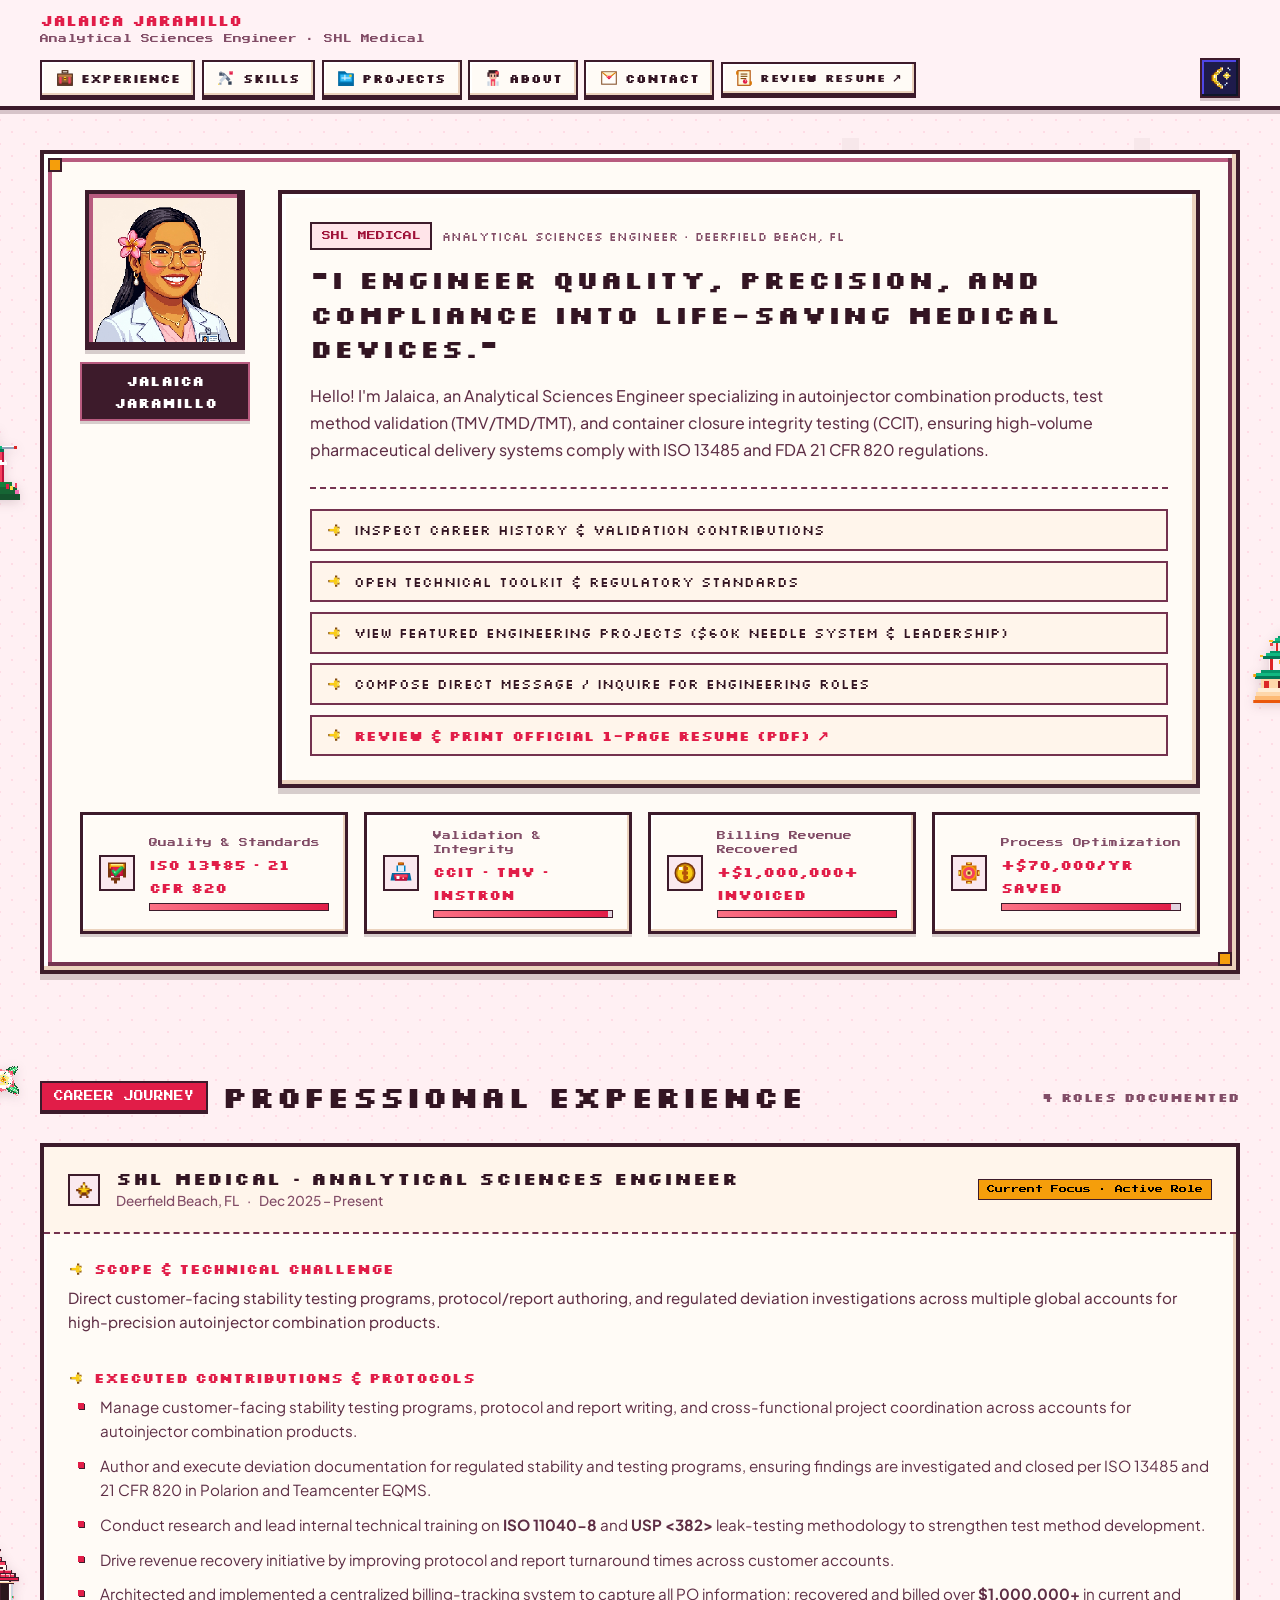
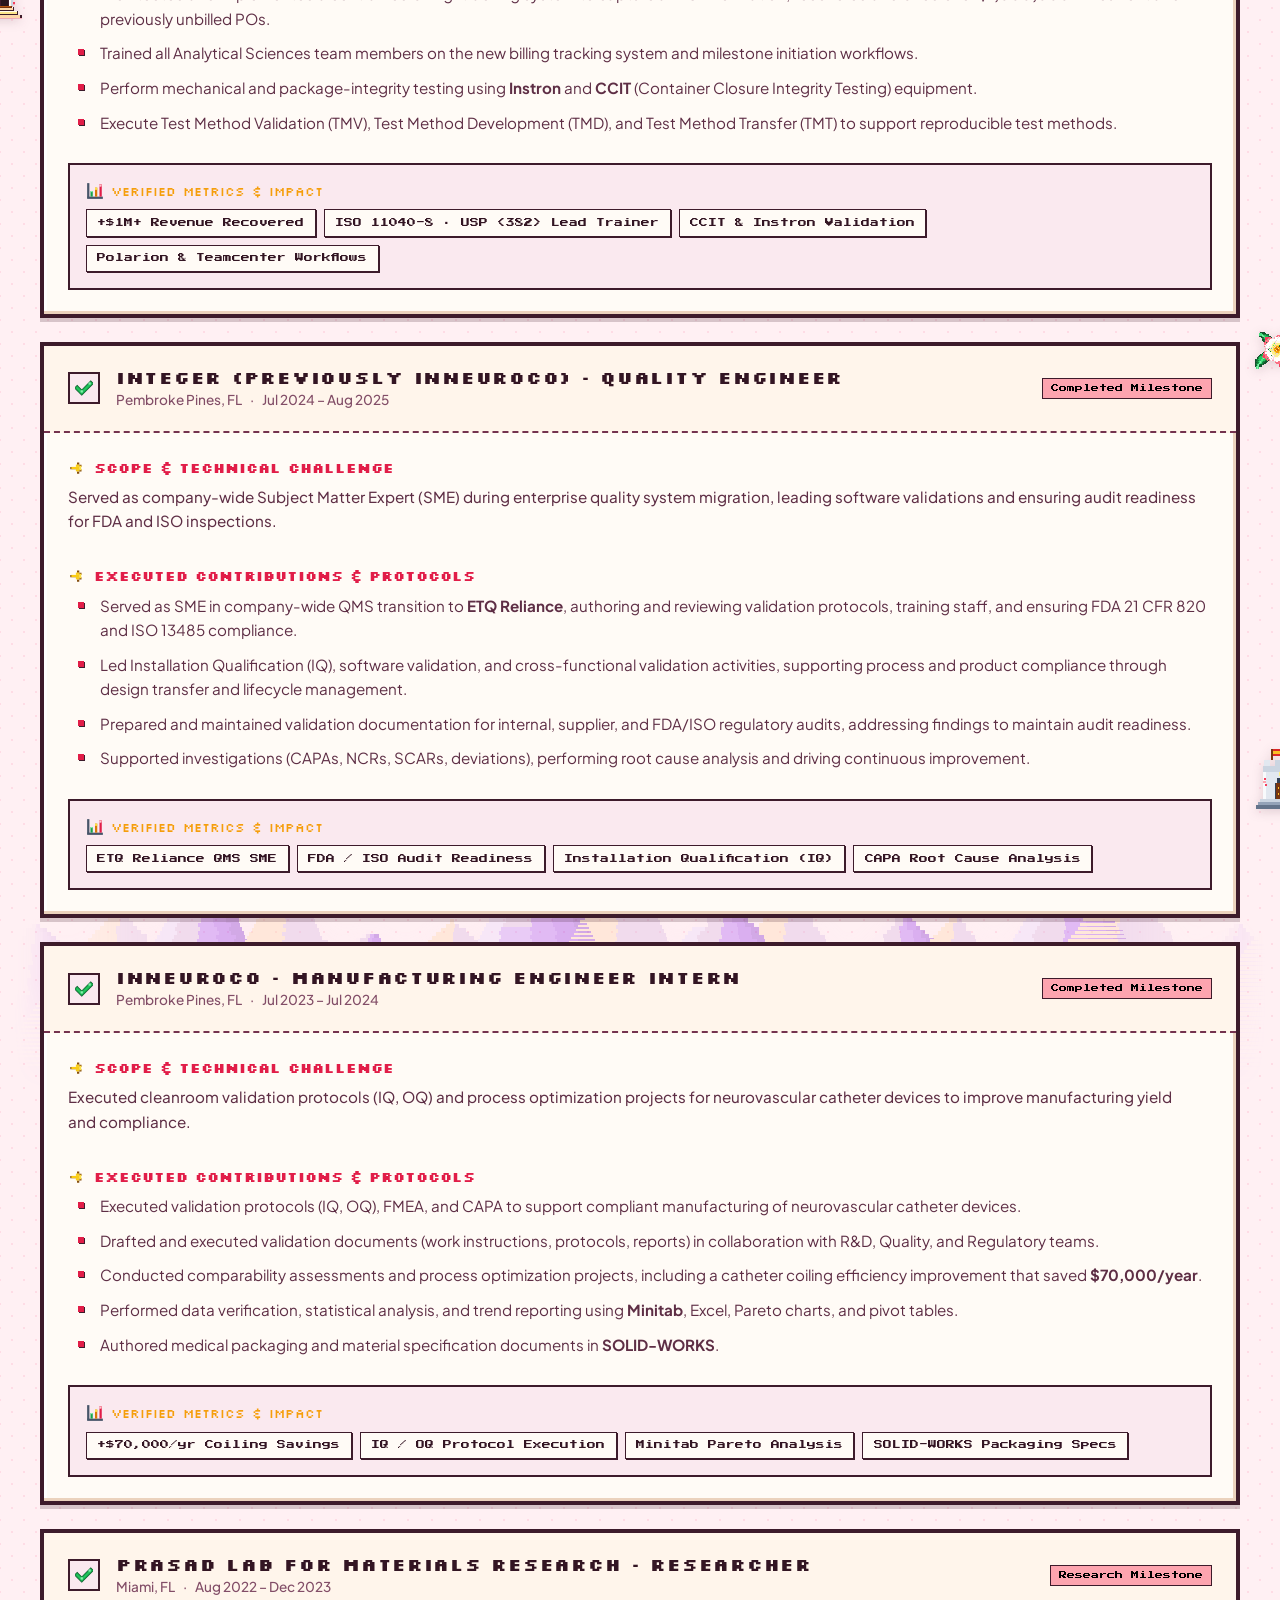
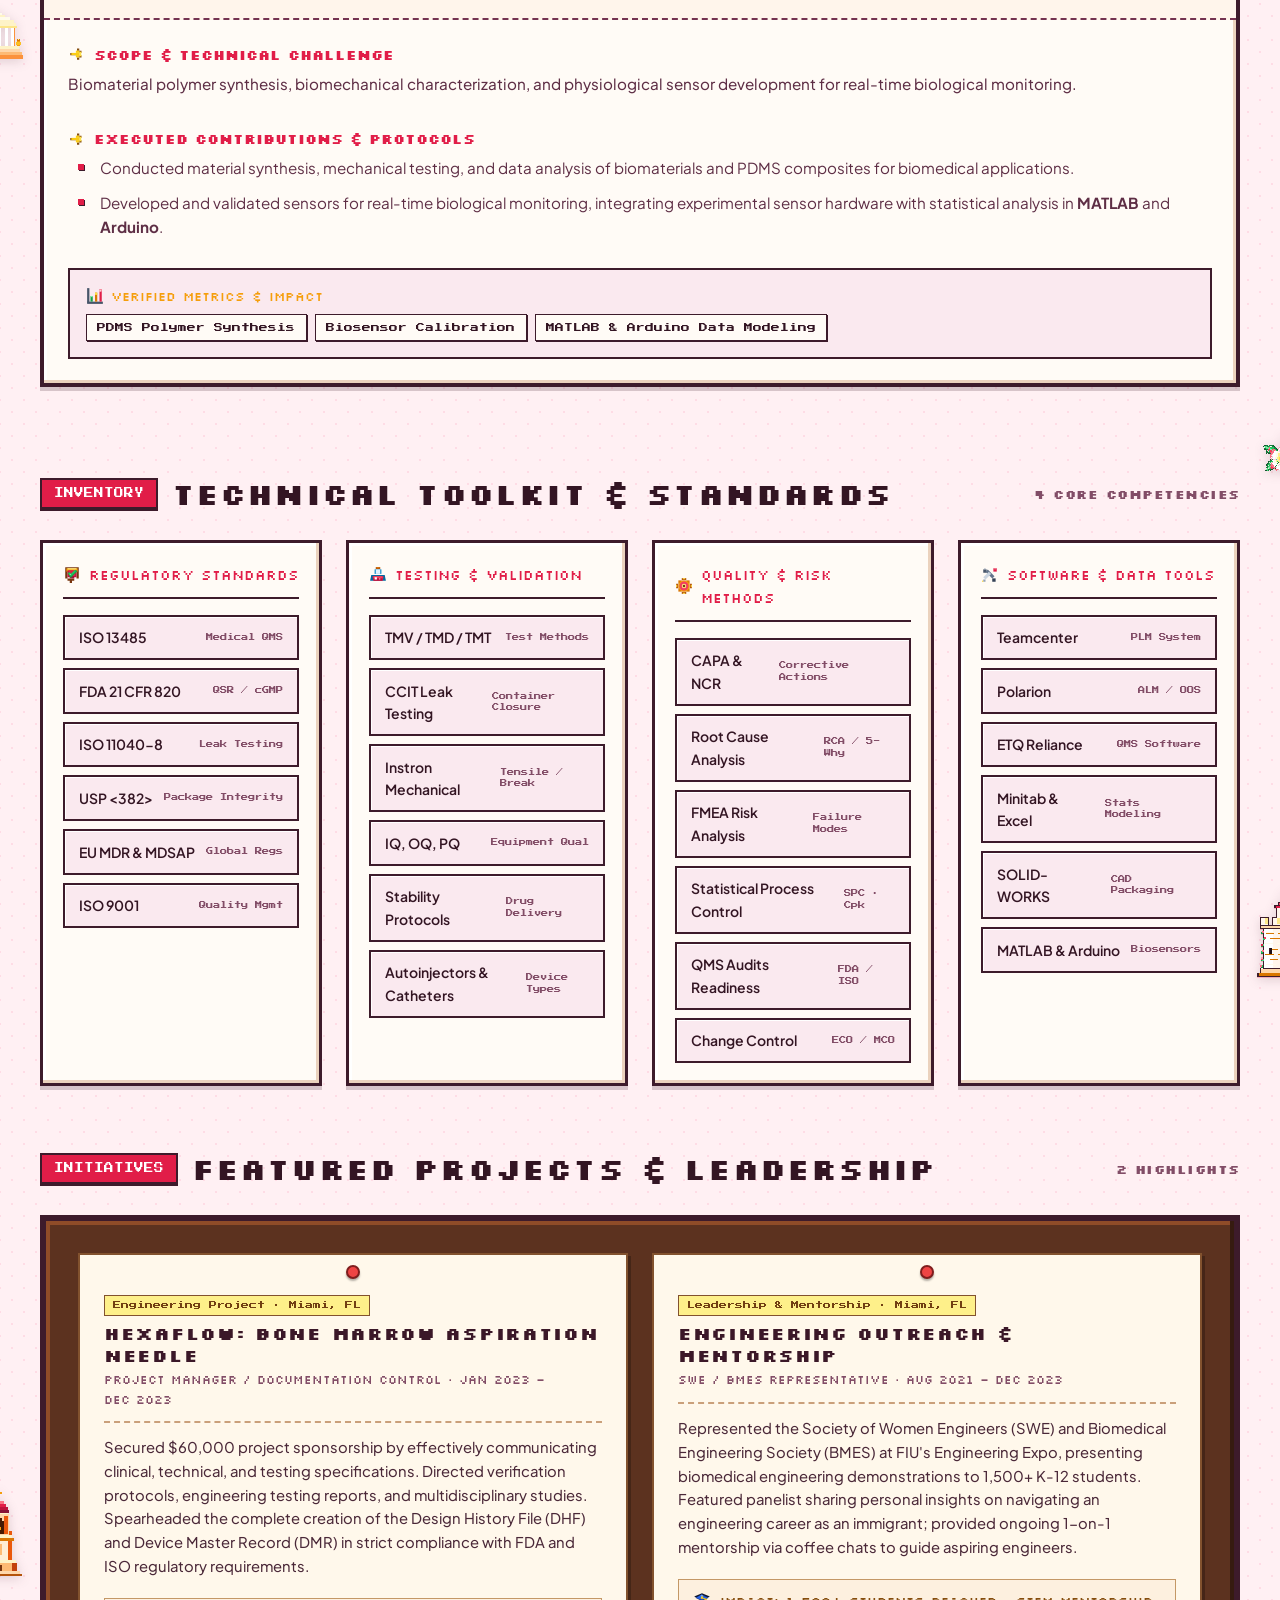
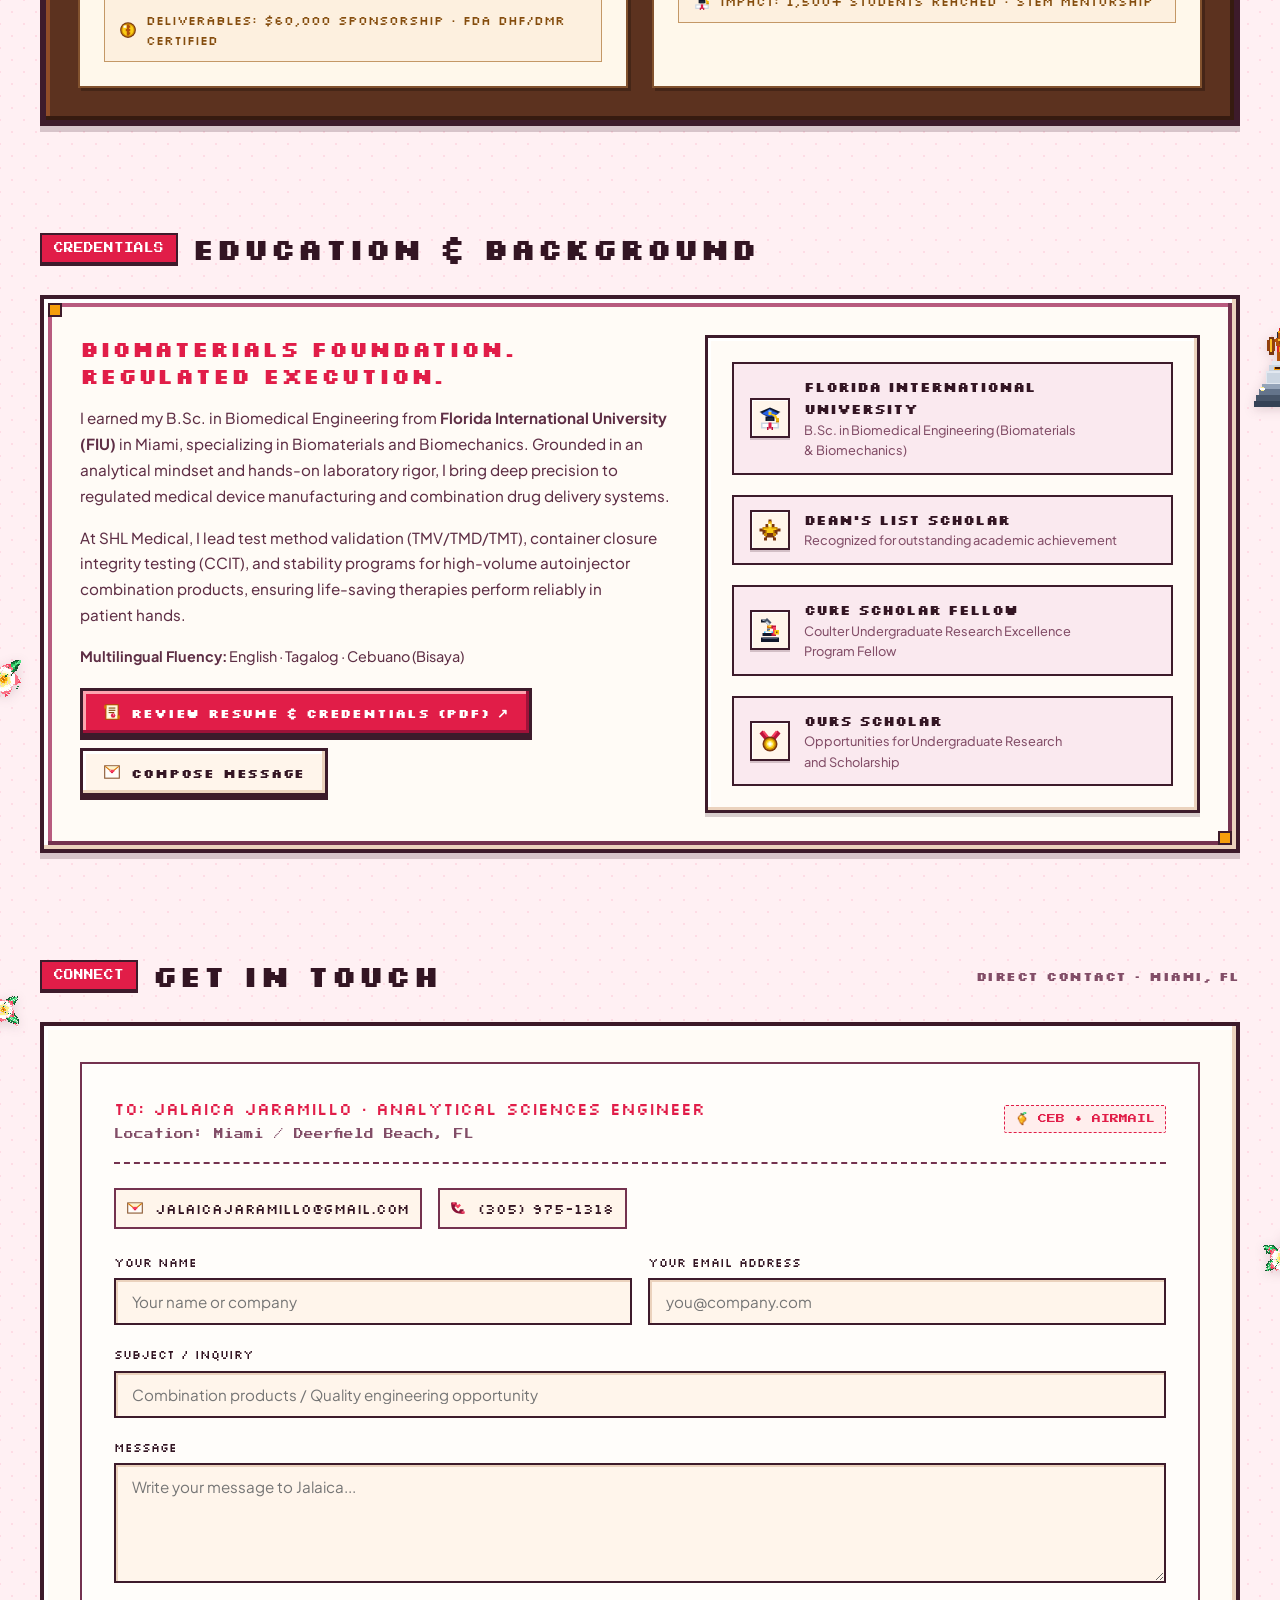
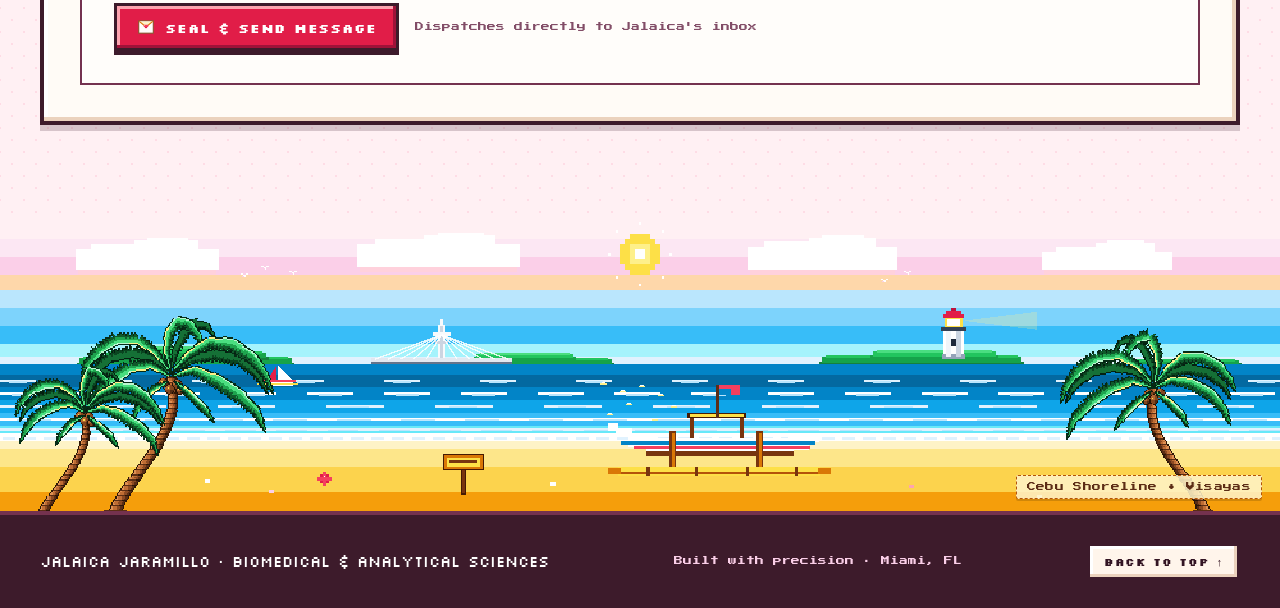
==== commit d37b9b8c: "Update hero portrait with high-detail Jalaica pixel art and streamline top navigation" ====
--- a/index.html
+++ b/index.html
@@ -562,7 +562,6 @@
     <header class="game-hud" id="header">
         <div class="container hud-inner">
             <div class="player-badge">
-                <img src="assets/img/jalaica-pixel-portrait.svg" alt="Jalaica Pixel Portrait" class="player-avatar-mini" width="40" height="40">
                 <div class="player-info">
                     <a href="#home" class="player-name">Jalaica Jaramillo</a>
                     <span class="player-title">Analytical Sciences Engineer &middot; SHL Medical</span>
